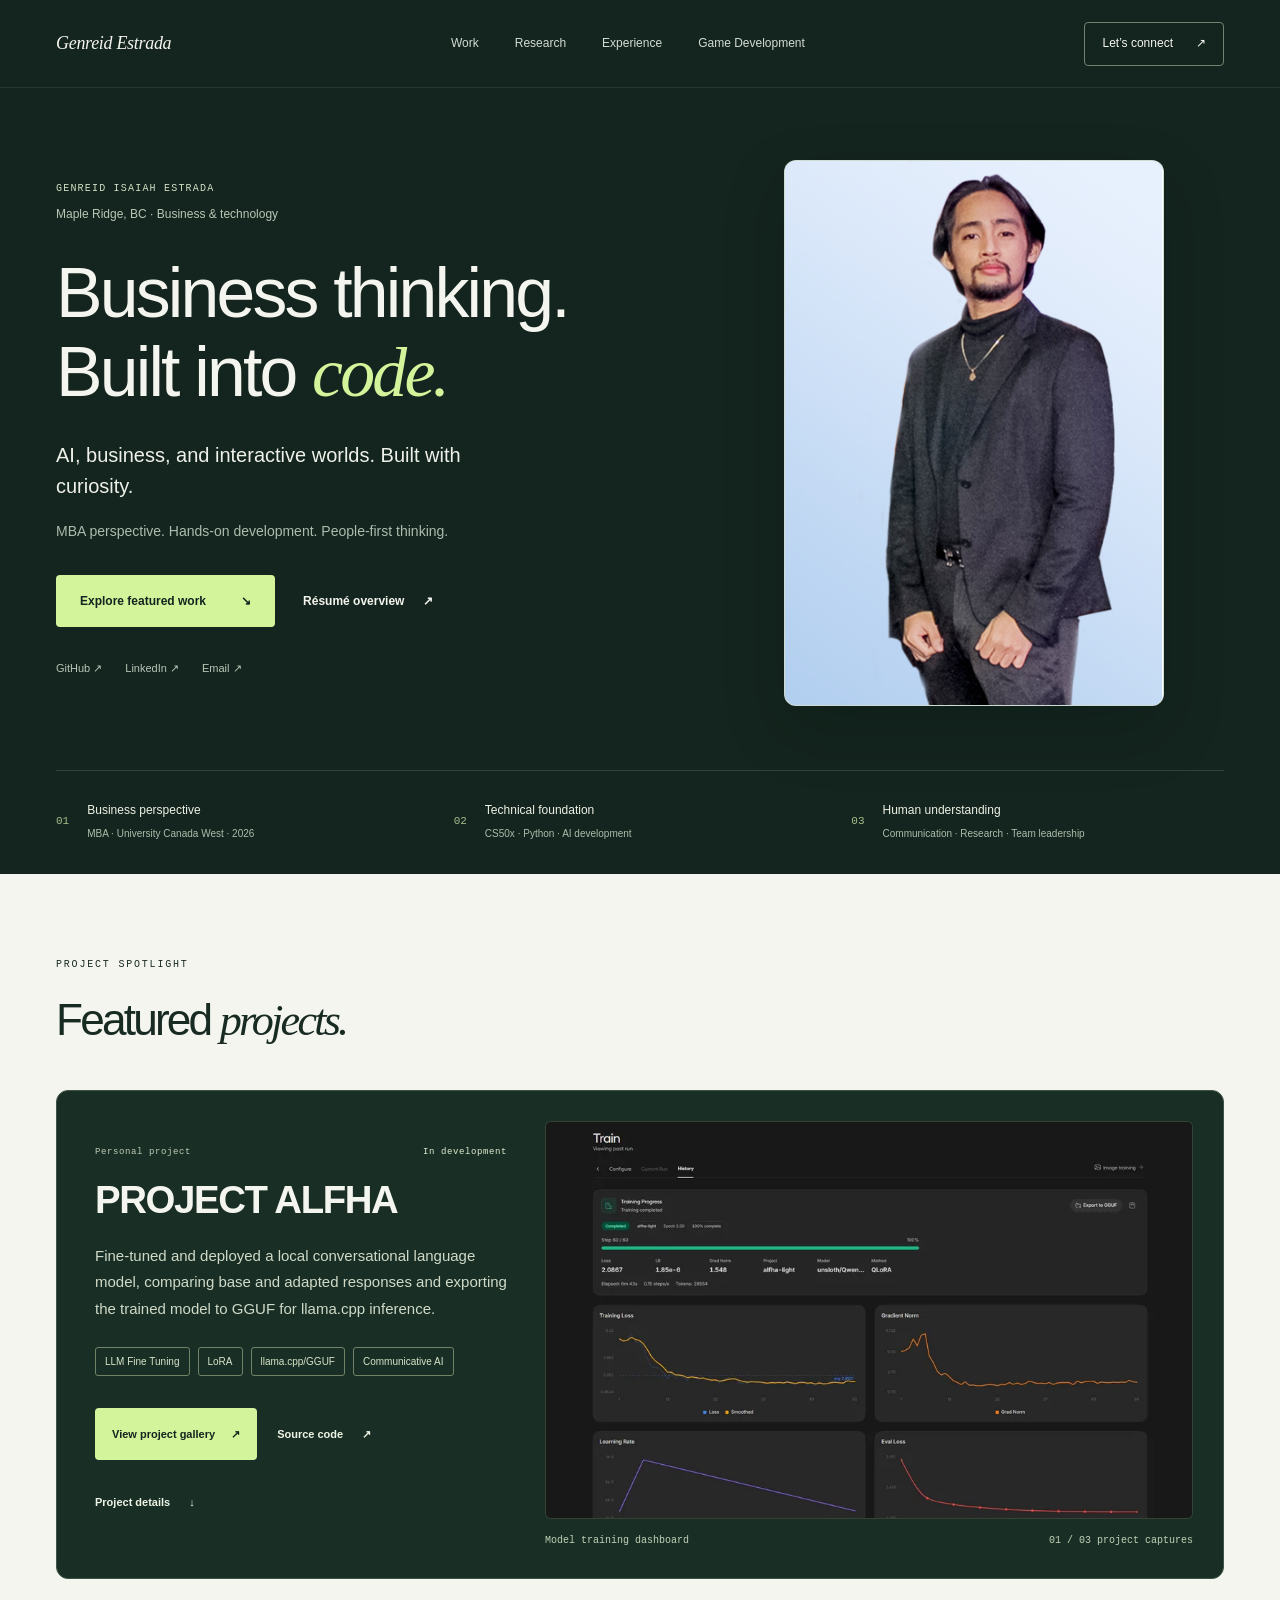
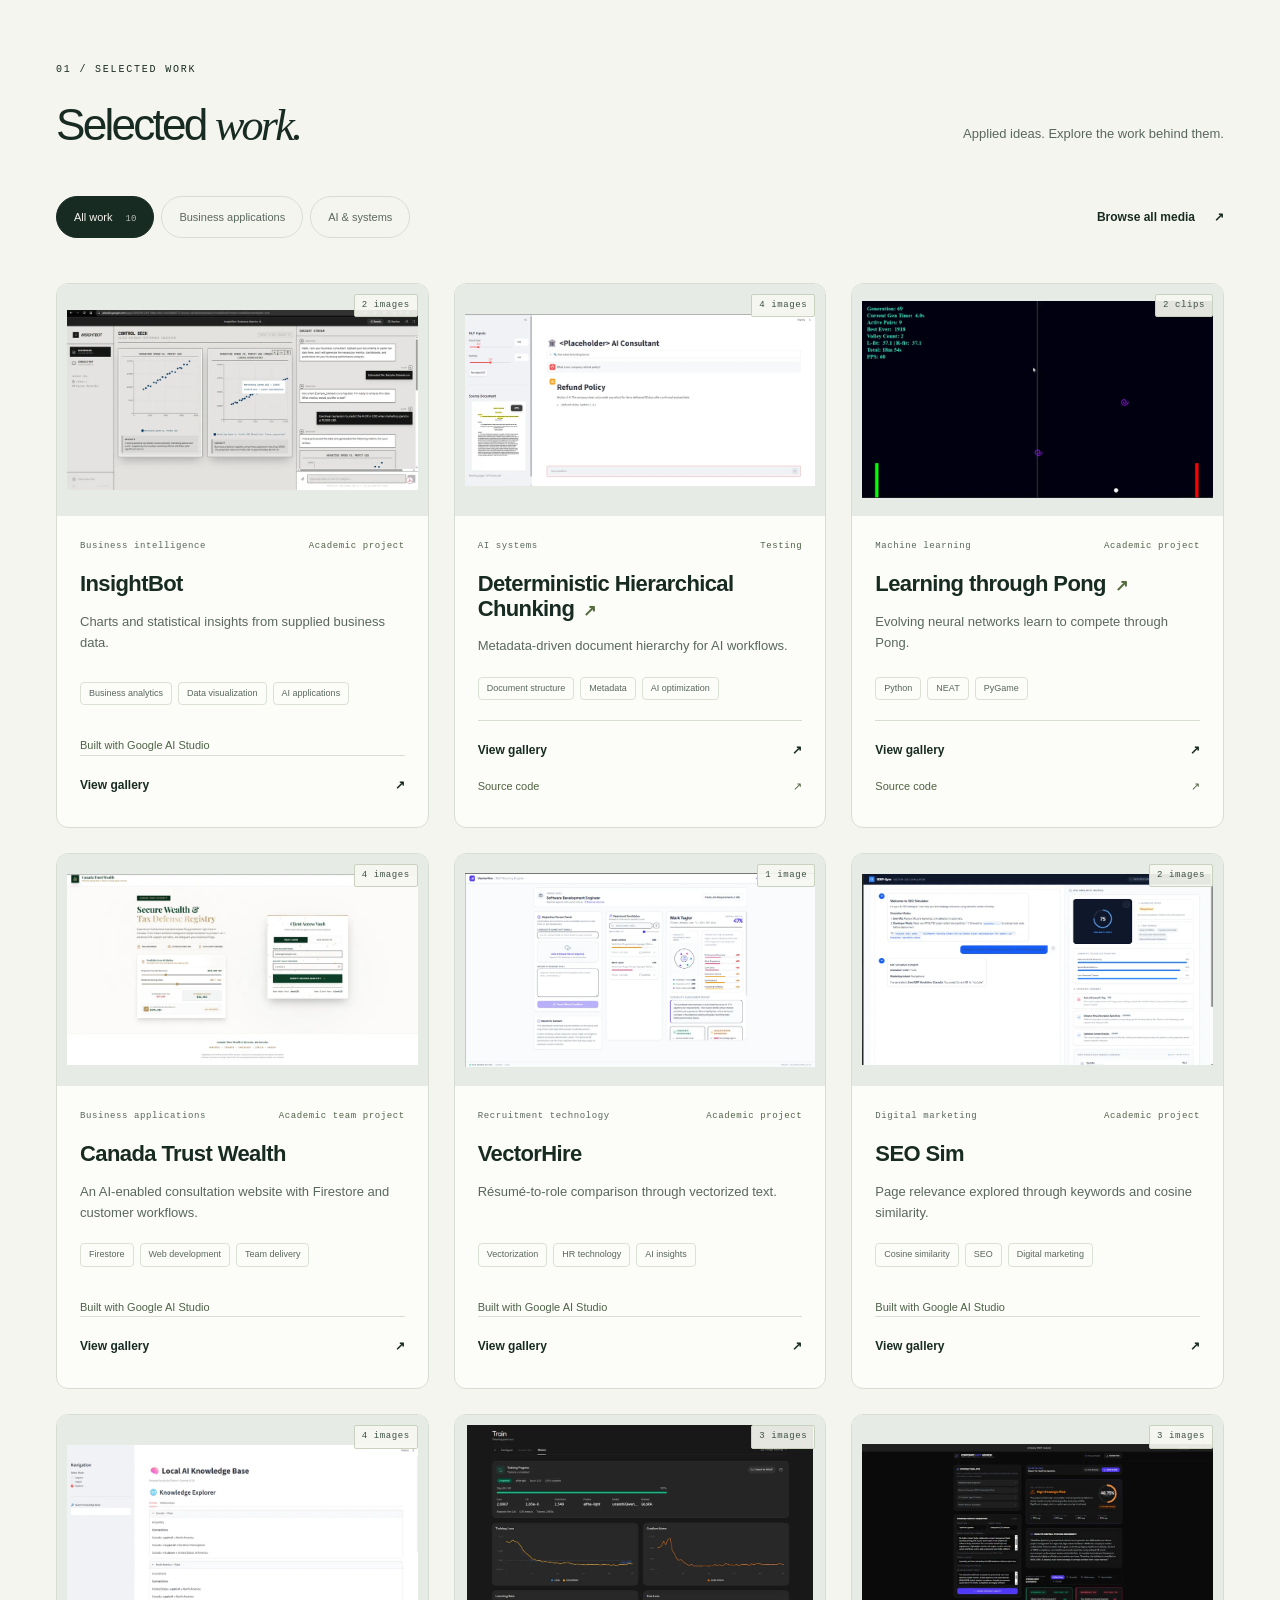
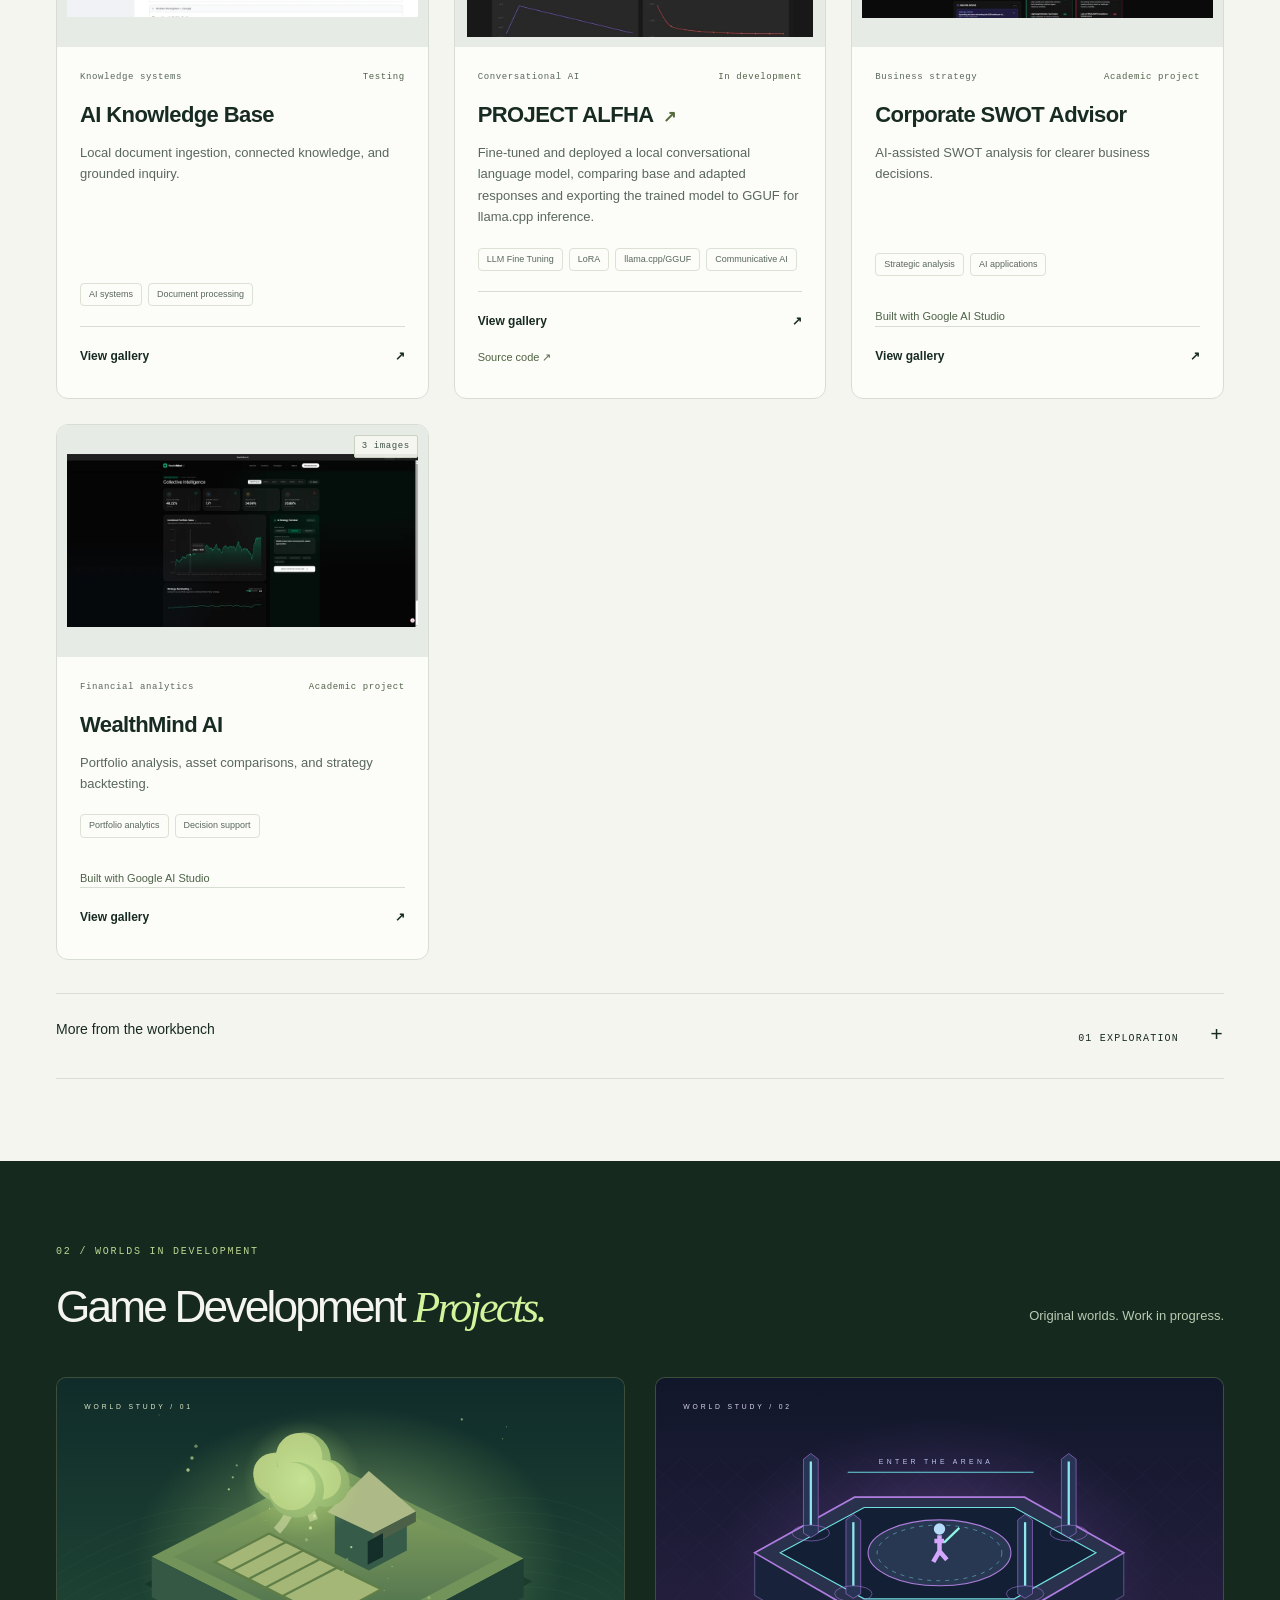
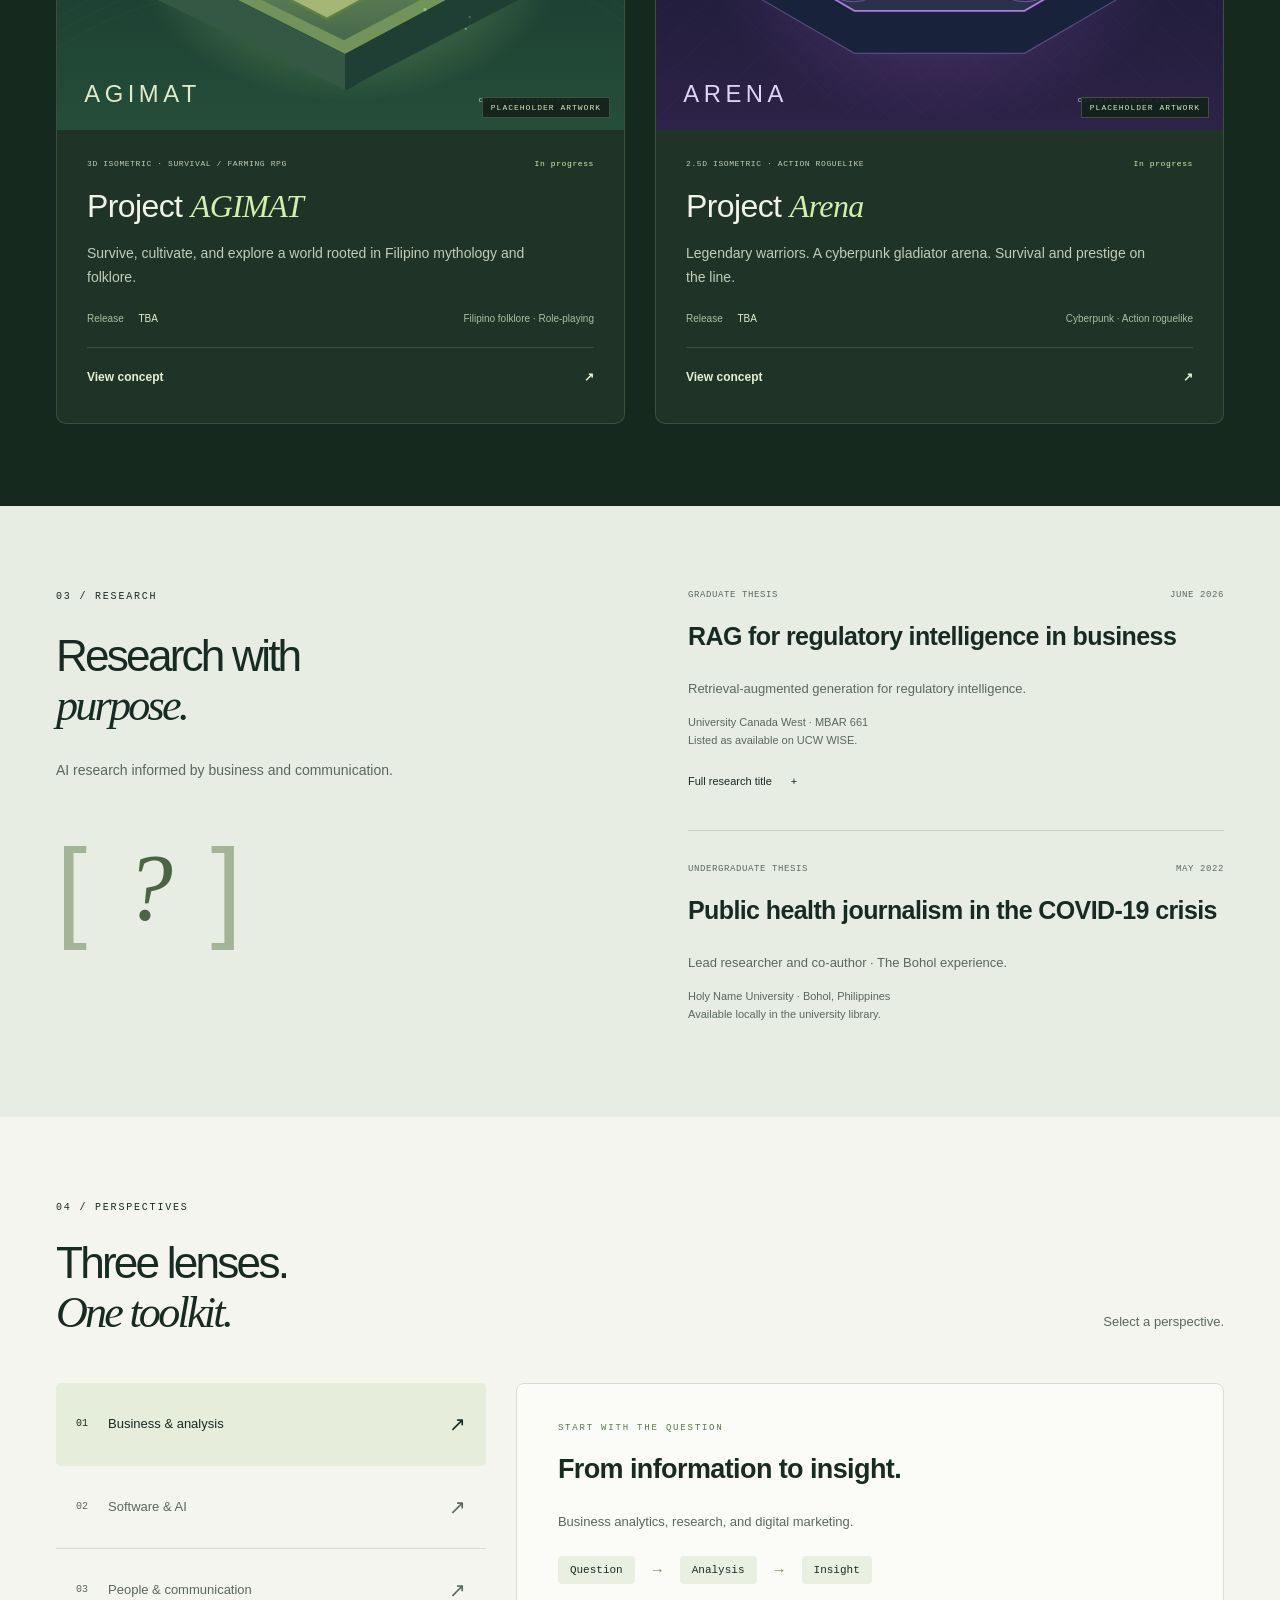
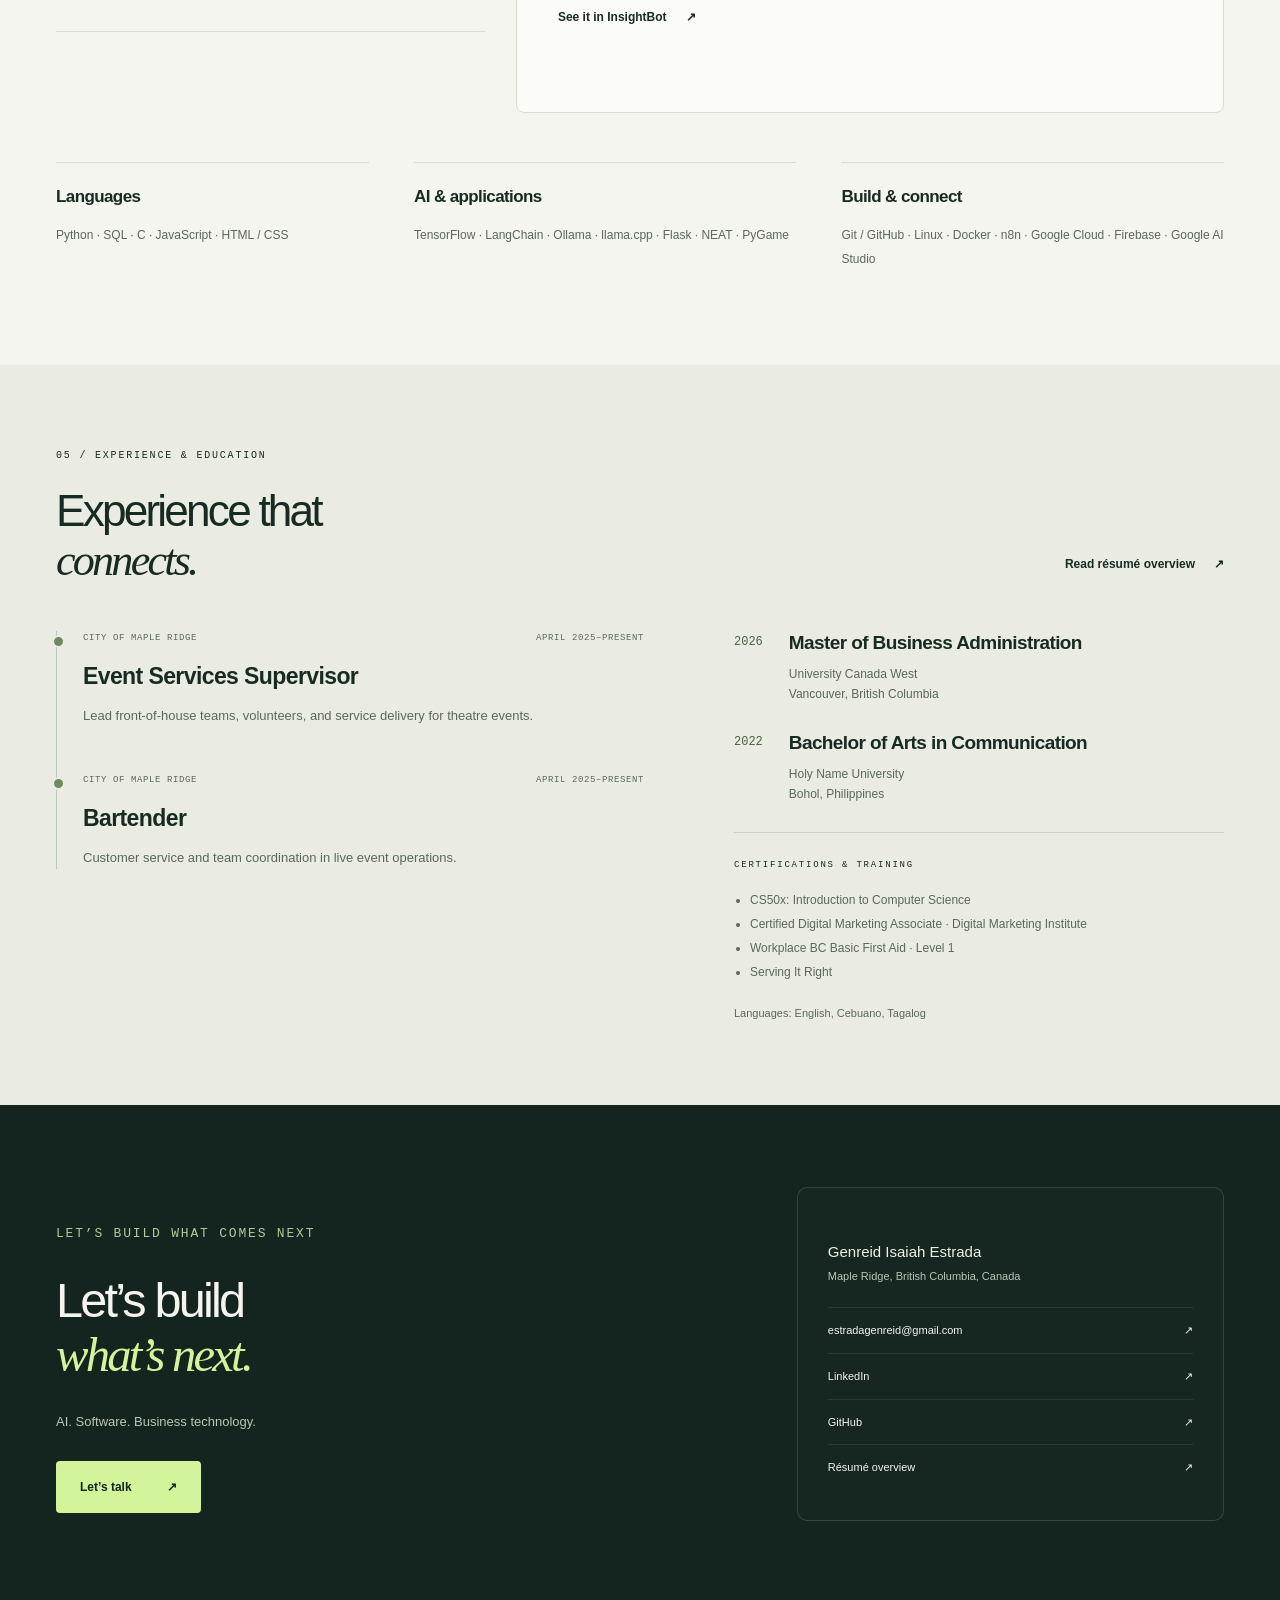
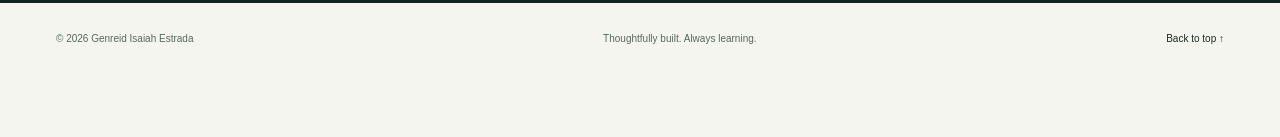
==== index.html @ 3a03fa75 "Update index.html" ====
<!DOCTYPE html>
<html lang="en">
  <head>
    <meta charset="UTF-8" />
    <meta name="viewport" content="width=device-width, initial-scale=1" />
    <meta
      name="description"
      content="Genreid Isaiah Estrada combines applied AI development, business analytics, research, and people leadership. Explore projects, research, and experience."
    />
    <meta name="theme-color" content="#14241e" />
    <meta
      property="og:title"
      content="Genreid Isaiah Estrada | Business thinking. Built into code."
    />
    <meta
      property="og:description"
      content="Applied AI, business applications, research, and people leadership. Explore the work behind the résumé."
    />
    <meta property="og:type" content="website" />
    <title>Genreid Isaiah Estrada | AI, Business &amp; Technology</title>
    <link rel="icon" href="assets/site-icon.svg" type="image/svg+xml" />
    <link rel="stylesheet" href="style.css?v=featured-20260926" />
    <script src="script.js?v=featured-20260926" defer=""></script>
    <script src="shader.js?v=featured-20260926" defer=""></script>
  </head>
  <body>
    <a class="skip-link" href="#main">Skip to content</a>
    <header class="site-header">
      <a class="brand" href="index.html" aria-label="Genreid Estrada, home"><em>Genreid Estrada</em></a>
      <nav aria-label="Main navigation">
        <a href="#work">Work</a><a href="#research">Research</a
        ><a href="#experience">Experience</a> <a href="#games">Game Development</a>
      </nav>
      <a class="header-contact" href="#contact">Let’s connect <span aria-hidden="true">↗</span></a>
    </header>
    <main id="main">
      <section class="hero" aria-labelledby="hero-title">
        <div class="hero-grid container">
          <div class="hero-copy">
            <div class="hero-identity">
              <p class="eyebrow">
                GENREID ISAIAH ESTRADA<span>Maple Ridge, BC · Business &amp; technology</span>
              </p>
            </div>
            <h1 id="hero-title">Business thinking.<br />Built into <em>code.</em></h1>
            <p class="hero-lede">AI, business, and interactive worlds. Built with curiosity.</p>
            <p class="hero-description">
              MBA perspective. Hands-on development. People-first thinking.
            </p>
            <div class="hero-actions">
              <a class="button lime" href="#featured"
                >Explore featured work <span aria-hidden="true">↘</span></a
              ><a class="text-link" href="resume.html"
                >Résumé overview <span aria-hidden="true">↗</span></a
              >
            </div>
            <div class="hero-links">
              <a href="https://github.com/estradagenreid-ph">GitHub ↗</a
              ><a href="https://www.linkedin.com/in/genreid-isaiah-estrada/">LinkedIn ↗</a
              ><a href="mailto:estradagenreid@gmail.com">Email ↗</a>
            </div>
          </div>
          <figure class="hero-portrait-panel">
            <img
              class="hero-portrait"
              src="images/Portrait.png"
              alt="Genreid Isaiah Estrada"
              width="416"
              height="599"
              fetchpriority="high"
            />
          </figure>
        </div>
        <div class="hero-proof container">
          <div>
            <span class="proof-number">01</span>
            <p>
              <strong>Business perspective</strong><span>MBA · University Canada West · 2026</span>
            </p>
          </div>
          <div>
            <span class="proof-number">02</span>
            <p><strong>Technical foundation</strong><span>CS50x · Python · AI development</span></p>
          </div>
          <div>
            <span class="proof-number">03</span>
            <p>
              <strong>Human understanding</strong
              ><span>Communication · Research · Team leadership</span>
            </p>
          </div>
        </div>
      </section>
      <section id="featured" class="featured section container" aria-labelledby="featured-title">
        <div class="section-heading">
          <div>
            <p class="eyebrow">PROJECT SPOTLIGHT</p>
            <h2 id="featured-title">Featured <em>projects.</em></h2>
          </div>
        </div>
        <article class="featured-project" aria-labelledby="featured-alfha-title">
          <div class="featured-copy">
            <p class="card-overline">Personal project <span class="stage">In development</span></p>
            <h3 id="featured-alfha-title">PROJECT ALFHA</h3>
            <p class="featured-description">
              Fine-tuned and deployed a local conversational language model, comparing base and adapted responses and exporting the trained model to GGUF for llama.cpp inference.
            </p>
            <ul class="featured-focus" aria-label="Project focus">
              <li>LLM Fine Tuning</li>
                <li>LoRA</li>
                <li>llama.cpp/GGUF</li>
                <li>Communicative AI</li>
            </ul>
            <div class="featured-actions">
              <button class="button lime" type="button" data-open-gallery="alfha" hidden="">
                View project gallery <span aria-hidden="true">↗</span></button
              ><a class="text-link" href="https://github.com/estradagenreid-ph/project_alfha"
                >Source code <span aria-hidden="true">↗</span></a
              >
            </div>
            <a class="featured-details text-link" href="#project-alfha"
              >Project details <span aria-hidden="true">↓</span></a
            >
          </div>
          <figure class="featured-preview">
            <a
              href="images/Project%20ALFHA/Screenshot%202026-09-26%20094248.png"
              aria-label="View PROJECT ALFHA training dashboard at full size"
              ><img
                src="assets/gallery/alfha-1.webp"
                width="1595"
                height="977"
                alt="PROJECT ALFHA model training dashboard"
                loading="lazy"
            /></a>
            <figcaption>Model training dashboard <span>01 / 03 project captures</span></figcaption>
          </figure>
        </article>
      </section>
      <section class="section container work" id="work" aria-labelledby="work-title">
        <div class="section-heading">
          <div>
            <p class="eyebrow">01 / SELECTED WORK</p>
            <h2 id="work-title">Selected <em>work.</em></h2>
          </div>
          <p>Applied ideas. Explore the work behind them.</p>
        </div>
        <div class="work-toolbar">
          <div class="filters" role="group" aria-label="Filter projects" hidden="">
            <button type="button" data-filter="all" aria-pressed="true">
              All work <span>10</span></button
            ><button type="button" data-filter="business" aria-pressed="false">
              Business applications</button
            ><button type="button" data-filter="ai" aria-pressed="false">AI &amp; systems</button>
          </div>
          <p class="media-note">
            <button
              type="button"
              class="browse-gallery text-link"
              data-open-gallery="all"
              hidden=""
            >
              Browse all media <span aria-hidden="true">↗</span>
            </button>
          </p>
        </div>
        <p id="filter-status" class="sr-only" role="status"></p>
        <div class="project-grid">
          <article
            class="project-card"
            data-category="business"
            id="project-insight"
            data-gallery-id="insight"
          >
            <div class="project-visual">
              <img
                src="assets/gallery/insight-1.webp"
                width="1919"
                height="983"
                alt="InsightBot — Analytics control deck"
                loading="lazy"
              /><span class="preview-label">2 images</span>
              <button
                type="button"
                class="open-gallery-cover"
                data-open-gallery="insight"
                aria-label="Open InsightBot gallery"
                hidden=""
              >
                <span>Explore gallery ↗</span>
              </button>
            </div>
            <div class="project-body">
              <p class="card-overline">
                Business intelligence <span class="stage">Academic project</span>
              </p>
              <h3>InsightBot</h3>

              <p class="project-description">
                Charts and statistical insights from supplied business data.
              </p>
              <ul class="tags">
                <li>Business analytics</li>
                <li>Data visualization</li>
                <li>AI applications</li>
              </ul>
              <p class="build-credit">Built with Google AI Studio</p>
              <details class="project-details">
                <summary>View gallery <span aria-hidden="true">↗</span></summary>
                <div class="case-content">
                  <p class="project-note">
                    Academic business-analytics application · UCW, Spring 2026. Built with Google AI
                    Studio.
                  </p>
                  <div class="gallery-items">
                    <a
                      href="images/InsightBot/Screenshot%202026-04-30%20193641.png"
                      data-caption="Analytics control deck"
                      data-kind="Project screenshot"
                      data-poster="assets/gallery/insight-1.webp"
                      ><img
                        src="assets/gallery/insight-1.webp"
                        alt="InsightBot — Analytics control deck"
                        loading="lazy"
                        width="1919"
                        height="983" /></a
                    ><a
                      href="images/InsightBot/Screenshot%202026-04-30%20193701.png"
                      data-caption="Business charts and insight stream"
                      data-kind="Project screenshot"
                      data-poster="assets/gallery/insight-2.webp"
                      ><img
                        src="assets/gallery/insight-2.webp"
                        alt="InsightBot — Business charts and insight stream"
                        loading="lazy"
                        width="1919"
                        height="980"
                    /></a>
                  </div>
                </div>
              </details>
            </div>
          </article>
          <article
            class="project-card"
            data-category="ai"
            id="project-chunking"
            data-gallery-id="chunking"
          >
            <div class="project-visual">
              <img
                src="assets/gallery/chunking-1.webp"
                width="1917"
                height="944"
                alt="Deterministic Hierarchical Chunking — Refund-policy query"
                loading="lazy"
              /><span class="preview-label">4 images</span>
              <button
                type="button"
                class="open-gallery-cover"
                data-open-gallery="chunking"
                aria-label="Open Deterministic Hierarchical Chunking gallery"
                hidden=""
              >
                <span>Explore gallery ↗</span>
              </button>
            </div>
            <div class="project-body">
              <p class="card-overline">AI systems <span class="stage">Testing</span></p>
              <h3>
                <a href="https://github.com/estradagenreid-ph/hierarchical_deterministic_search"
                  >Deterministic Hierarchical Chunking<span class="source-arrow" aria-hidden="true"
                    >↗</span
                  ></a
                >
              </h3>

              <p class="project-description">
                Metadata-driven document hierarchy for AI workflows.
              </p>
              <ul class="tags">
                <li>Document structure</li>
                <li>Metadata</li>
                <li>AI optimization</li>
              </ul>
              <details class="project-details">
                <summary>View gallery <span aria-hidden="true">↗</span></summary>
                <div class="case-content">
                  <p class="project-note">
                    Personal AI optimization project · Testing since March 2026.
                  </p>
                  <div class="gallery-items">
                    <a
                      href="images/Deterministic%20Hierarchical%20Chunking/Screenshot%202026-09-26%20103643.png"
                      data-caption="Refund-policy query"
                      data-kind="Project screenshot"
                      data-poster="assets/gallery/chunking-1.webp"
                      ><img
                        src="assets/gallery/chunking-1.webp"
                        alt="Deterministic Hierarchical Chunking — Refund-policy query"
                        loading="lazy"
                        width="1917"
                        height="944" /></a
                    ><a
                      href="images/Deterministic%20Hierarchical%20Chunking/Screenshot%202026-09-26%20103710.png"
                      data-caption="Source document · refund section"
                      data-kind="Project screenshot"
                      data-poster="assets/gallery/chunking-2.webp"
                      ><img
                        src="assets/gallery/chunking-2.webp"
                        alt="Deterministic Hierarchical Chunking — Source document · refund section"
                        loading="lazy"
                        width="1919"
                        height="944" /></a
                    ><a
                      href="images/Deterministic%20Hierarchical%20Chunking/Screenshot%202026-09-26%20103747.png"
                      data-caption="Return-policy query"
                      data-kind="Project screenshot"
                      data-poster="assets/gallery/chunking-3.webp"
                      ><img
                        src="assets/gallery/chunking-3.webp"
                        alt="Deterministic Hierarchical Chunking — Return-policy query"
                        loading="lazy"
                        width="1919"
                        height="945" /></a
                    ><a
                      href="images/Deterministic%20Hierarchical%20Chunking/Screenshot%202026-09-26%20103758.png"
                      data-caption="Source document · return section"
                      data-kind="Project screenshot"
                      data-poster="assets/gallery/chunking-4.webp"
                      ><img
                        src="assets/gallery/chunking-4.webp"
                        alt="Deterministic Hierarchical Chunking — Source document · return section"
                        loading="lazy"
                        width="1919"
                        height="943"
                    /></a>
                  </div>
                </div>
              </details>
              <a
                class="repo-link"
                href="https://github.com/estradagenreid-ph/hierarchical_deterministic_search"
                >Source code <span aria-hidden="true">↗</span></a
              >
            </div>
          </article>
          <article class="project-card" data-category="ai" id="project-pong" data-gallery-id="pong">
            <div class="project-visual">
              <img
                src="assets/gallery/pong-2.webp"
                width="1278"
                height="718"
                alt="Learning through Pong — Generation 60 onward · training clip"
                loading="lazy"
              /><span class="preview-label">2 clips</span>
              <button
                type="button"
                class="open-gallery-cover"
                data-open-gallery="pong"
                aria-label="Open Learning through Pong gallery"
                hidden=""
              >
                <span>Explore gallery ↗</span>
              </button>
            </div>
            <div class="project-body">
              <p class="card-overline">
                Machine learning <span class="stage">Academic project</span>
              </p>
              <h3>
                <a href="https://github.com/estradagenreid-ph/neat_pong_power_up"
                  >Learning through Pong<span class="source-arrow" aria-hidden="true">↗</span></a
                >
              </h3>

              <p class="project-description">
                Evolving neural networks learn to compete through Pong.
              </p>
              <ul class="tags">
                <li>Python</li>
                <li>NEAT</li>
                <li>PyGame</li>
              </ul>
              <details class="project-details">
                <summary>View gallery <span aria-hidden="true">↗</span></summary>
                <div class="case-content">
                  <p class="project-note">
                    Academic machine-learning project · UCW, Winter 2026. Repository includes
                    training and agent duels, with credited educational and AI-assisted code.
                  </p>
                  <div class="gallery-items">
                    <a
                      href="images/Pong/GEN%200%20TO%2010.gif"
                      data-caption="Generations 0–10 · training clip"
                      data-kind="Training animation"
                      data-animation="true"
                      data-poster="assets/gallery/pong-1.webp"
                      ><img
                        src="assets/gallery/pong-1.webp"
                        alt="Learning through Pong — Generations 0–10 · training clip"
                        loading="lazy"
                        width="1276"
                        height="720" /></a
                    ><a
                      href="images/Pong/GEN%2060%20to%20END.gif"
                      data-caption="Generation 60 onward · training clip"
                      data-kind="Training animation"
                      data-animation="true"
                      data-poster="assets/gallery/pong-2.webp"
                      ><img
                        src="assets/gallery/pong-2.webp"
                        alt="Learning through Pong — Generation 60 onward · training clip"
                        loading="lazy"
                        width="1278"
                        height="718"
                    /></a>
                  </div>
                </div>
              </details>
              <a class="repo-link" href="https://github.com/estradagenreid-ph/neat_pong_power_up"
                >Source code <span aria-hidden="true">↗</span></a
              >
            </div>
          </article>
          <article
            class="project-card"
            data-category="business"
            id="project-canada"
            data-gallery-id="canada"
          >
            <div class="project-visual">
              <img
                src="assets/gallery/canada-2.webp"
                width="1514"
                height="824"
                alt="Canada Trust Wealth — Landing page and client portal"
                loading="lazy"
              /><span class="preview-label">4 images</span>
              <button
                type="button"
                class="open-gallery-cover"
                data-open-gallery="canada"
                aria-label="Open Canada Trust Wealth gallery"
                hidden=""
              >
                <span>Explore gallery ↗</span>
              </button>
            </div>
            <div class="project-body">
              <p class="card-overline">
                Business applications <span class="stage">Academic team project</span>
              </p>
              <h3>Canada Trust Wealth</h3>

              <p class="project-description">
                An AI-enabled consultation website with Firestore and customer workflows.
              </p>
              <ul class="tags">
                <li>Firestore</li>
                <li>Web development</li>
                <li>Team delivery</li>
              </ul>
              <p class="build-credit">Built with Google AI Studio</p>
              <details class="project-details">
                <summary>View gallery <span aria-hidden="true">↗</span></summary>
                <div class="case-content">
                  <p class="project-note">
                    Software developer on a four-person academic team · UCW, Spring 2026. Built with
                    Google AI Studio.
                  </p>
                  <div class="gallery-items">
                    <a
                      href="images/Trustwealth/Screenshot%202026-06-23%20153537.png"
                      data-caption="Consultation assistant"
                      data-kind="Project screenshot"
                      data-poster="assets/gallery/canada-1.webp"
                      ><img
                        src="assets/gallery/canada-1.webp"
                        alt="Canada Trust Wealth — Consultation assistant"
                        loading="lazy"
                        width="863"
                        height="783" /></a
                    ><a
                      href="images/Trustwealth/Screenshot%202026-06-23%20171106.png"
                      data-caption="Landing page and client portal"
                      data-kind="Project screenshot"
                      data-poster="assets/gallery/canada-2.webp"
                      ><img
                        src="assets/gallery/canada-2.webp"
                        alt="Canada Trust Wealth — Landing page and client portal"
                        loading="lazy"
                        width="1514"
                        height="824" /></a
                    ><a
                      href="images/Trustwealth/Screenshot%202026-06-23%20171248.png"
                      data-caption="Client portfolio review form"
                      data-kind="Project screenshot"
                      data-poster="assets/gallery/canada-3.webp"
                      ><img
                        src="assets/gallery/canada-3.webp"
                        alt="Canada Trust Wealth — Client portfolio review form"
                        loading="lazy"
                        width="1514"
                        height="826" /></a
                    ><a
                      href="images/Trustwealth/Screenshot%202026-06-23%20171306.png"
                      data-caption="Client dashboard"
                      data-kind="Project screenshot"
                      data-poster="assets/gallery/canada-4.webp"
                      ><img
                        src="assets/gallery/canada-4.webp"
                        alt="Canada Trust Wealth — Client dashboard"
                        loading="lazy"
                        width="1515"
                        height="823"
                    /></a>
                  </div>
                </div>
              </details>
            </div>
          </article>
          <article
            class="project-card"
            data-category="business"
            id="project-vector"
            data-gallery-id="vector"
          >
            <div class="project-visual">
              <img
                src="assets/gallery/vector-1.webp"
                width="1515"
                height="836"
                alt="VectorHire — Résumé and role comparison"
                loading="lazy"
              /><span class="preview-label">1 image</span>
              <button
                type="button"
                class="open-gallery-cover"
                data-open-gallery="vector"
                aria-label="Open VectorHire gallery"
                hidden=""
              >
                <span>Explore gallery ↗</span>
              </button>
            </div>
            <div class="project-body">
              <p class="card-overline">
                Recruitment technology <span class="stage">Academic project</span>
              </p>
              <h3>VectorHire</h3>

              <p class="project-description">Résumé-to-role comparison through vectorized text.</p>
              <ul class="tags">
                <li>Vectorization</li>
                <li>HR technology</li>
                <li>AI insights</li>
              </ul>
              <p class="build-credit">Built with Google AI Studio</p>
              <details class="project-details">
                <summary>View gallery <span aria-hidden="true">↗</span></summary>
                <div class="case-content">
                  <p class="project-note">
                    Academic recruitment-technology application · UCW, Spring 2026. Built with
                    Google AI Studio.
                  </p>
                  <div class="gallery-items">
                    <a
                      href="images/VectorHire/Screenshot%202026-09-26%20092101.png"
                      data-caption="Résumé and role comparison"
                      data-kind="Project screenshot"
                      data-poster="assets/gallery/vector-1.webp"
                      ><img
                        src="assets/gallery/vector-1.webp"
                        alt="VectorHire — Résumé and role comparison"
                        loading="lazy"
                        width="1515"
                        height="836"
                    /></a>
                  </div>
                </div>
              </details>
            </div>
          </article>
          <article
            class="project-card"
            data-category="business"
            id="project-seo"
            data-gallery-id="seo"
          >
            <div class="project-visual">
              <img
                src="assets/gallery/seo-2.webp"
                width="1517"
                height="828"
                alt="SEO Sim — Page relevance and optimization results"
                loading="lazy"
              /><span class="preview-label">2 images</span>
              <button
                type="button"
                class="open-gallery-cover"
                data-open-gallery="seo"
                aria-label="Open SEO Sim gallery"
                hidden=""
              >
                <span>Explore gallery ↗</span>
              </button>
            </div>
            <div class="project-body">
              <p class="card-overline">
                Digital marketing <span class="stage">Academic project</span>
              </p>
              <h3>SEO Sim</h3>

              <p class="project-description">
                Page relevance explored through keywords and cosine similarity.
              </p>
              <ul class="tags">
                <li>Cosine similarity</li>
                <li>SEO</li>
                <li>Digital marketing</li>
              </ul>
              <p class="build-credit">Built with Google AI Studio</p>
              <details class="project-details">
                <summary>View gallery <span aria-hidden="true">↗</span></summary>
                <div class="case-content">
                  <p class="project-note">
                    Academic digital-marketing application · UCW, Spring 2026. Built with Google AI
                    Studio.
                  </p>
                  <div class="gallery-items">
                    <a
                      href="images/SEO/Screenshot%202026-05-10%20224709.png"
                      data-caption="SEO analysis dashboard"
                      data-kind="Project screenshot"
                      data-poster="assets/gallery/seo-1.webp"
                      ><img
                        src="assets/gallery/seo-1.webp"
                        alt="SEO Sim — SEO analysis dashboard"
                        loading="lazy"
                        width="1919"
                        height="888" /></a
                    ><a
                      href="images/SEO/Screenshot%202026-06-14%20214107.png"
                      data-caption="Page relevance and optimization results"
                      data-kind="Project screenshot"
                      data-poster="assets/gallery/seo-2.webp"
                      ><img
                        src="assets/gallery/seo-2.webp"
                        alt="SEO Sim — Page relevance and optimization results"
                        loading="lazy"
                        width="1517"
                        height="828"
                    /></a>
                  </div>
                </div>
              </details>
            </div>
          </article>
          <article
            class="project-card"
            id="project-knowledge"
            data-category="ai"
            data-gallery-id="knowledge"
          >
            <div class="project-visual">
              <img
                alt="AI Knowledge Base — Knowledge explorer"
                loading="lazy"
                width="1913"
                height="940"
                src="assets/gallery/knowledge-2.webp"
              /><span class="preview-label">4 images</span
              ><button
                type="button"
                class="open-gallery-cover"
                data-open-gallery="knowledge"
                aria-label="Open AI Knowledge Base gallery"
                hidden=""
              >
                <span>Explore gallery ↗</span>
              </button>
            </div>
            <div class="project-body">
              <p class="card-overline">Knowledge systems<span class="stage">Testing</span></p>
              <h3>AI Knowledge Base</h3>
              <p class="project-description">
                Local document ingestion, connected knowledge, and grounded inquiry.
              </p>
              <ul class="tags">
                <li>AI systems</li>
                <li>Document processing</li>
              </ul>
              <details class="project-details">
                <summary>View gallery <span aria-hidden="true">↗</span></summary>
                <div class="case-content">
                  <p class="project-note">
                    Personal project · Testing. Explore ingestion, knowledge browsing, and inquiry
                    screens.
                  </p>
                  <div class="gallery-items">
                    <a
                      href="images/Knowledge_base/Screenshot%202026-09-26%20093303.png"
                      data-caption="Inquiry workspace"
                      data-kind="Project screenshot"
                      data-poster="assets/gallery/knowledge-1.webp"
                      ><img
                        src="assets/gallery/knowledge-1.webp"
                        alt="AI Knowledge Base — Inquiry workspace"
                        loading="lazy"
                        width="1919"
                        height="943" /></a
                    ><a
                      href="images/Knowledge_base/Screenshot%202026-09-26%20093407.png"
                      data-caption="Knowledge explorer"
                      data-kind="Project screenshot"
                      data-poster="assets/gallery/knowledge-2.webp"
                      ><img
                        src="assets/gallery/knowledge-2.webp"
                        alt="AI Knowledge Base — Knowledge explorer"
                        loading="lazy"
                        width="1913"
                        height="940" /></a
                    ><a
                      href="images/Knowledge_base/Screenshot%202026-09-26%20093433.png"
                      data-caption="Document ingestion"
                      data-kind="Project screenshot"
                      data-poster="assets/gallery/knowledge-3.webp"
                      ><img
                        src="assets/gallery/knowledge-3.webp"
                        alt="AI Knowledge Base — Document ingestion"
                        loading="lazy"
                        width="1919"
                        height="943" /></a
                    ><a
                      href="images/Knowledge_base/Screenshot%202026-09-26%20093647.png"
                      data-caption="Knowledge-based answer"
                      data-kind="Project screenshot"
                      data-poster="assets/gallery/knowledge-4.webp"
                      ><img
                        src="assets/gallery/knowledge-4.webp"
                        alt="AI Knowledge Base — Knowledge-based answer"
                        loading="lazy"
                        width="1919"
                        height="944"
                    /></a>
                  </div>
                </div>
              </details>
            </div>
          </article>
          <article
            class="project-card"
            id="project-alfha"
            data-category="ai"
            data-gallery-id="alfha"
          >
            <div class="project-visual">
              <img
                alt="PROJECT ALFHA — Model training dashboard"
                loading="lazy"
                width="1595"
                height="977"
                src="assets/gallery/alfha-1.webp"
              /><span class="preview-label">3 images</span
              ><button
                type="button"
                class="open-gallery-cover"
                data-open-gallery="alfha"
                aria-label="Open PROJECT ALFHA gallery"
                hidden=""
              >
                <span>Explore gallery ↗</span>
              </button>
            </div>
            <div class="project-body">
              <p class="card-overline">
                Conversational AI<span class="stage">In development</span>
              </p>
              <h3>
                <a href="https://github.com/estradagenreid-ph/project_alfha"
                  >PROJECT ALFHA<span class="source-arrow" aria-hidden="true">↗</span></a
                >
              </h3>
              <p class="project-description">
                Fine-tuned and deployed a local conversational language model, comparing base and adapted responses and exporting the trained model to GGUF for llama.cpp inference.
              </p>
              <ul class="tags">
                <li>LLM Fine Tuning</li>
                <li>LoRA</li>
                <li>llama.cpp/GGUF</li>
                <li>Communicative AI</li>
              </ul>
              <details class="project-details">
                <summary>View gallery <span aria-hidden="true">↗</span></summary>
                <div class="case-content">
                  <p class="project-note">
                    Personal project · In development. Training and response-comparison captures.
                  </p>
                  <div class="gallery-items">
                    <a
                      href="images/Project%20ALFHA/Screenshot%202026-09-26%20094248.png"
                      data-caption="Model training dashboard"
                      data-kind="Project screenshot"
                      data-poster="assets/gallery/alfha-1.webp"
                      ><img
                        src="assets/gallery/alfha-1.webp"
                        alt="PROJECT ALFHA — Model training dashboard"
                        loading="lazy"
                        width="1595"
                        height="977" /></a
                    ><a
                      href="images/Project%20ALFHA/Screenshot%202026-09-26%20095823.png"
                      data-caption="Response comparison · first experiment"
                      data-kind="Project screenshot"
                      data-poster="assets/gallery/alfha-2.webp"
                      ><img
                        src="assets/gallery/alfha-2.webp"
                        alt="PROJECT ALFHA — Response comparison · first experiment"
                        loading="lazy"
                        width="1620"
                        height="990" /></a
                    ><a
                      href="images/Project%20ALFHA/Screenshot%202026-09-26%20100249.png"
                      data-caption="Response comparison · second experiment"
                      data-kind="Project screenshot"
                      data-poster="assets/gallery/alfha-3.webp"
                      ><img
                        src="assets/gallery/alfha-3.webp"
                        alt="PROJECT ALFHA — Response comparison · second experiment"
                        loading="lazy"
                        width="1602"
                        height="986"
                    /></a>
                  </div>
                </div>
              </details>
              <a class="repo-link" href="https://github.com/estradagenreid-ph/project_alfha"
                >Source code ↗</a
              >
            </div>
          </article>
          <article
            class="project-card"
            id="project-swot"
            data-category="business"
            data-gallery-id="swot"
          >
            <div class="project-visual">
              <img
                alt="Corporate SWOT Advisor — Strategic analysis and results"
                loading="lazy"
                width="1902"
                height="945"
                src="assets/gallery/swot-2.webp"
              /><span class="preview-label">3 images</span
              ><button
                type="button"
                class="open-gallery-cover"
                data-open-gallery="swot"
                aria-label="Open Corporate SWOT Advisor gallery"
                hidden=""
              >
                <span>Explore gallery ↗</span>
              </button>
            </div>
            <div class="project-body">
              <p class="card-overline">
                Business strategy<span class="stage">Academic project</span>
              </p>
              <h3>Corporate SWOT Advisor</h3>
              <p class="project-description">
                AI-assisted SWOT analysis for clearer business decisions.
              </p>
              <ul class="tags">
                <li>Strategic analysis</li>
                <li>AI applications</li>
              </ul>
              <p class="build-credit">Built with Google AI Studio</p>
              <details class="project-details">
                <summary>View gallery <span aria-hidden="true">↗</span></summary>
                <div class="case-content">
                  <p class="project-note">
                    Academic business application · UCW, Spring 2026. Built with Google AI Studio.
                  </p>
                  <div class="gallery-items">
                    <a
                      href="images/SWOT%20Analyzer/Screenshot%202026-09-26%20092217.png"
                      data-caption="Company context and analysis setup"
                      data-kind="Project screenshot"
                      data-poster="assets/gallery/swot-1.webp"
                      ><img
                        src="assets/gallery/swot-1.webp"
                        alt="Corporate SWOT Advisor — Company context and analysis setup"
                        loading="lazy"
                        width="1507"
                        height="838" /></a
                    ><a
                      href="images/SWOT%20Analyzer/Screenshot%202026-09-26%20092430.png"
                      data-caption="Strategic analysis and results"
                      data-kind="Project screenshot"
                      data-poster="assets/gallery/swot-2.webp"
                      ><img
                        src="assets/gallery/swot-2.webp"
                        alt="Corporate SWOT Advisor — Strategic analysis and results"
                        loading="lazy"
                        width="1902"
                        height="945" /></a
                    ><a
                      href="images/SWOT%20Analyzer/Screenshot%202026-09-26%20092513.png"
                      data-caption="SWOT findings"
                      data-kind="Project screenshot"
                      data-poster="assets/gallery/swot-3.webp"
                      ><img
                        src="assets/gallery/swot-3.webp"
                        alt="Corporate SWOT Advisor — SWOT findings"
                        loading="lazy"
                        width="487"
                        height="768"
                    /></a>
                  </div>
                </div>
              </details>
            </div>
          </article>
          <article
            class="project-card"
            data-category="business"
            id="project-wealthmind"
            data-gallery-id="wealthmind"
          >
            <div class="project-visual">
              <img
                src="assets/gallery/wealthmind-1.webp"
                width="1919"
                height="983"
                alt="WealthMind AI — Portfolio dashboard and strategy backtesting"
                loading="lazy"
              /><span class="preview-label">3 images</span>
              <button
                type="button"
                class="open-gallery-cover"
                data-open-gallery="wealthmind"
                aria-label="Open WealthMind AI gallery"
                hidden=""
              >
                <span>Explore gallery ↗</span>
              </button>
            </div>
            <div class="project-body">
              <p class="card-overline">
                Financial analytics <span class="stage">Academic project</span>
              </p>
              <h3>WealthMind AI</h3>

              <p class="project-description">
                Portfolio analysis, asset comparisons, and strategy backtesting.
              </p>
              <ul class="tags">
                <li>Portfolio analytics</li>
                <li>Decision support</li>
              </ul>
              <p class="build-credit">Built with Google AI Studio</p>
              <details class="project-details">
                <summary>View gallery <span aria-hidden="true">↗</span></summary>
                <div class="case-content">
                  <p class="project-note">
                    Academic roboadvisor prototype · Spring 2026. Explores portfolio metrics and
                    AI-assisted analysis. Built with Google AI Studio.
                  </p>
                  <div class="gallery-items">
                    <a
                      href="images/Wealthmind/Screenshot%202026-05-07%20203421.png"
                      data-caption="Portfolio dashboard and strategy backtesting"
                      data-kind="Project screenshot"
                      data-poster="assets/gallery/wealthmind-1.webp"
                      ><img
                        src="assets/gallery/wealthmind-1.webp"
                        alt="WealthMind AI — Portfolio dashboard and strategy backtesting"
                        loading="lazy"
                        width="900"
                        height="470" /></a
                    ><a
                      href="images/Wealthmind/Screenshot%202026-05-07%20203525.png"
                      data-caption="Individual asset analysis · META"
                      data-kind="Project screenshot"
                      data-poster="assets/gallery/wealthmind-2.webp"
                      ><img
                        src="assets/gallery/wealthmind-2.webp"
                        alt="WealthMind AI — Individual asset analysis · META"
                        loading="lazy"
                        width="900"
                        height="470" /></a
                    ><a
                      href="images/Wealthmind/Screenshot%202026-09-26%20113402.png"
                      data-caption="Portfolio import and landing page"
                      data-kind="Project screenshot"
                      data-poster="assets/gallery/wealthmind-3.webp"
                      ><img
                        src="assets/gallery/wealthmind-3.webp"
                        alt="WealthMind AI — Portfolio import and landing page"
                        loading="lazy"
                        width="900"
                        height="470"
                    /></a>
                  </div>
                </div>
              </details>
            </div>
          </article>
        </div>
        <details class="more-work">
          <summary>
            <span>More from the workbench</span
            ><span class="mono">01 EXPLORATION <b aria-hidden="true">+</b></span>
          </summary>
          <div class="workbench">
            <article>
              <p class="card-overline">Personal · Planning</p>
              <h3>Sports Vision</h3>
              <p>
                A concept for extracting sports metrics from video footage and audio commentary.
              </p>
            </article>
          </div>
        </details>
      </section>
      <section class="games section" id="games" aria-labelledby="games-title">
        <div class="container">
          <div class="section-heading">
            <div>
              <p class="eyebrow">02 / WORLDS IN DEVELOPMENT</p>
              <h2 id="games-title">Game Development <em>Projects.</em></h2>
            </div>
            <p>Original worlds. Work in progress.</p>
          </div>
          <div class="game-grid">
            <article class="game-card" id="project-agimat" data-gallery-id="agimat">
              <div class="game-visual">
                <img
                  src="assets/agimat.svg"
                  width="1000"
                  height="620"
                  alt="Illustrative isometric island with terraces and a glowing spirit tree; placeholder artwork"
                  loading="lazy"
                /><span class="game-art-label">PLACEHOLDER ARTWORK</span
                ><button
                  type="button"
                  class="open-gallery-cover"
                  data-open-gallery="agimat"
                  aria-label="Open Project AGIMAT gallery"
                  hidden=""
                >
                  <span>Explore concept ↗</span>
                </button>
              </div>
              <div class="game-copy">
                <p class="card-overline">
                  <span>3D ISOMETRIC · SURVIVAL / FARMING RPG</span
                  ><span class="game-status">In progress</span>
                </p>
                <h3>Project <em>AGIMAT</em></h3>
                <p>
                  Survive, cultivate, and explore a world rooted in Filipino mythology and folklore.
                </p>
                <div class="game-meta">
                  <span>Release <strong>TBA</strong></span
                  ><span>Filipino folklore · Role-playing</span>
                </div>
                <details class="project-details">
                  <summary>View concept <span aria-hidden="true">↗</span></summary>
                  <div class="case-content">
                    <p class="project-note">
                      A 3D isometric survival farming role-playing game. In progress · Release TBA.
                      Artwork is a placeholder, not a gameplay capture.
                    </p>
                    <div class="gallery-items">
                      <a
                        href="assets/agimat.svg"
                        data-caption="Project AGIMAT — folklore-inspired island study"
                        data-kind="Placeholder artwork"
                        ><img
                          src="assets/agimat.svg"
                          alt="AGIMAT placeholder concept"
                          loading="lazy"
                          width="1000"
                          height="620"
                      /></a>
                    </div>
                  </div>
                </details>
              </div>
            </article>
            <article class="game-card" id="project-arena" data-gallery-id="arena">
              <div class="game-visual">
                <img
                  src="assets/arena.svg"
                  width="1000"
                  height="620"
                  alt="Illustrative neon isometric arena with holographic pylons; placeholder artwork"
                  loading="lazy"
                /><span class="game-art-label">PLACEHOLDER ARTWORK</span
                ><button
                  type="button"
                  class="open-gallery-cover"
                  data-open-gallery="arena"
                  aria-label="Open Project Arena gallery"
                  hidden=""
                >
                  <span>Explore concept ↗</span>
                </button>
              </div>
              <div class="game-copy">
                <p class="card-overline">
                  <span>2.5D ISOMETRIC · ACTION ROGUELIKE</span
                  ><span class="game-status">In progress</span>
                </p>
                <h3>Project <em>Arena</em></h3>
                <p>
                  Legendary warriors. A cyberpunk gladiator arena. Survival and prestige on the
                  line.
                </p>
                <div class="game-meta">
                  <span>Release <strong>TBA</strong></span
                  ><span>Cyberpunk · Action roguelike</span>
                </div>
                <details class="project-details">
                  <summary>View concept <span aria-hidden="true">↗</span></summary>
                  <div class="case-content">
                    <p class="project-note">
                      A 2.5D isometric action roguelike. In progress · Release TBA. Artwork is a
                      placeholder, not a gameplay capture.
                    </p>
                    <div class="gallery-items">
                      <a
                        href="assets/arena.svg"
                        data-caption="Project Arena — cyberpunk arena study"
                        data-kind="Placeholder artwork"
                        ><img
                          src="assets/arena.svg"
                          alt="Arena placeholder concept"
                          loading="lazy"
                          width="1000"
                          height="620"
                      /></a>
                    </div>
                  </div>
                </details>
              </div>
            </article>
          </div>
        </div>
      </section>
      <section class="research section" id="research" aria-labelledby="research-title">
        <div class="container research-grid">
          <div>
            <p class="eyebrow">03 / RESEARCH</p>
            <h2 id="research-title">Research with<br /><em>purpose.</em></h2>
            <p class="research-intro">AI research informed by business and communication.</p>
            <div class="research-marker" aria-hidden="true">
              <span>[</span><i>?</i><span>]</span>
            </div>
          </div>
          <div class="research-papers">
            <article>
              <p class="card-overline">GRADUATE THESIS <span>JUNE 2026</span></p>
              <h3>RAG for regulatory intelligence in business</h3>
              <p>Retrieval-augmented generation for regulatory intelligence.</p>
              <p class="paper-context">
                University Canada West · MBAR 661<br />Listed as available on UCW WISE.
              </p>
              <details>
                <summary>Full research title <span aria-hidden="true">+</span></summary>
                <p>
                  The Application of Retrieval-Augmented Generation (RAG) Artificial Intelligence
                  (AI) models for Regulatory Intelligence in Business Environments
                </p>
              </details>
            </article>
            <article>
              <p class="card-overline">UNDERGRADUATE THESIS <span>MAY 2022</span></p>
              <h3>Public health journalism in the COVID-19 crisis</h3>
              <p>Lead researcher and co-author · The Bohol experience.</p>
              <p class="paper-context">
                Holy Name University · Bohol, Philippines<br />Available locally in the university
                library.
              </p>
            </article>
          </div>
        </div>
      </section>
      <section class="section container approach" id="approach" aria-labelledby="approach-title">
        <div class="section-heading">
          <div>
            <p class="eyebrow">04 / PERSPECTIVES</p>
            <h2 id="approach-title">Three lenses.<br /><em>One toolkit.</em></h2>
          </div>
          <p>Select a perspective.</p>
        </div>
        <div class="perspective-layout">
          <div
            class="perspective-buttons"
            role="group"
            aria-label="Explore a professional perspective"
            hidden=""
          >
            <button type="button" data-perspective="business" aria-pressed="true">
              <span>01</span><strong>Business &amp; analysis</strong
              ><span aria-hidden="true">↗</span></button
            ><button type="button" data-perspective="technical" aria-pressed="false">
              <span>02</span><strong>Software &amp; AI</strong
              ><span aria-hidden="true">↗</span></button
            ><button type="button" data-perspective="people" aria-pressed="false">
              <span>03</span><strong>People &amp; communication</strong
              ><span aria-hidden="true">↗</span>
            </button>
          </div>
          <div class="perspective-panel" id="perspective-panel" aria-live="polite">
            <p class="eyebrow">START WITH THE QUESTION</p>
            <h3>From information to insight.</h3>
            <p>Business analytics, research, and digital marketing.</p>
            <div class="process-line">
              <span>Question</span><i aria-hidden="true">→</i><span>Analysis</span
              ><i aria-hidden="true">→</i><span>Insight</span>
            </div>
            <a class="text-link" href="#project-insight"
              >See it in InsightBot <span aria-hidden="true">↗</span></a
            >
          </div>
        </div>
        <div class="toolkit">
          <div>
            <h3>Languages</h3>
            <p>Python · SQL · C · JavaScript · HTML / CSS</p>
          </div>
          <div>
            <h3>AI &amp; applications</h3>
            <p>TensorFlow · LangChain · Ollama · llama.cpp · Flask · NEAT · PyGame</p>
          </div>
          <div>
            <h3>Build &amp; connect</h3>
            <p>Git / GitHub · Linux · Docker · n8n · Google Cloud · Firebase · Google AI Studio</p>
          </div>
        </div>
      </section>
      <section class="experience section" id="experience" aria-labelledby="experience-title">
        <div class="container">
          <div class="section-heading">
            <div>
              <p class="eyebrow">05 / EXPERIENCE &amp; EDUCATION</p>
              <h2 id="experience-title">Experience that<br /><em>connects.</em></h2>
            </div>
            <a class="text-link" href="resume.html"
              >Read résumé overview <span aria-hidden="true">↗</span></a
            >
          </div>
          <div class="experience-grid">
            <div class="timeline">
              <article>
                <p class="card-overline">CITY OF MAPLE RIDGE <span>APRIL 2025–PRESENT</span></p>
                <h3>Event Services Supervisor</h3>
                <p>
                  Lead front-of-house teams, volunteers, and service delivery for theatre events.
                </p>
              </article>
              <article>
                <p class="card-overline">CITY OF MAPLE RIDGE <span>APRIL 2025–PRESENT</span></p>
                <h3>Bartender</h3>
                <p>Customer service and team coordination in live event operations.</p>
              </article>
            </div>
            <div class="education">
              <article>
                <span class="education-year">2026</span>
                <div>
                  <h3>Master of Business Administration</h3>
                  <p>University Canada West<br />Vancouver, British Columbia</p>
                </div>
              </article>
              <article>
                <span class="education-year">2022</span>
                <div>
                  <h3>Bachelor of Arts in Communication</h3>
                  <p>Holy Name University<br />Bohol, Philippines</p>
                </div>
              </article>
              <div class="credentials">
                <p class="eyebrow">CERTIFICATIONS &amp; TRAINING</p>
                <ul>
                  <li>CS50x: Introduction to Computer Science</li>
                  <li>Certified Digital Marketing Associate · Digital Marketing Institute</li>
                  <li>Workplace BC Basic First Aid · Level 1</li>
                  <li>Serving It Right</li>
                </ul>
                <p class="languages">Languages: English, Cebuano, Tagalog</p>
              </div>
            </div>
          </div>
        </div>
      </section>
      <section class="contact section" id="contact" aria-labelledby="contact-title">
        <div class="container contact-grid">
          <div>
            <p class="eyebrow">LET’S BUILD WHAT COMES NEXT</p>
            <h2 id="contact-title">Let’s build<br /><em>what’s next.</em></h2>
            <p>AI. Software. Business technology.</p>
            <a class="button lime" href="mailto:estradagenreid@gmail.com"
              >Let’s talk <span aria-hidden="true">↗</span></a
            >
          </div>
          <div class="contact-card">
            <p>
              <strong>Genreid Isaiah Estrada</strong><br />Maple Ridge, British Columbia, Canada
            </p>
            <a href="mailto:estradagenreid@gmail.com"
              >estradagenreid@gmail.com <span aria-hidden="true">↗</span></a
            ><a href="https://www.linkedin.com/in/genreid-isaiah-estrada/"
              >LinkedIn <span aria-hidden="true">↗</span></a
            ><a href="https://github.com/estradagenreid-ph"
              >GitHub <span aria-hidden="true">↗</span></a
            ><a href="resume.html">Résumé overview <span aria-hidden="true">↗</span></a>
          </div>
        </div>
      </section>
    </main>
    <footer class="site-footer container">
      <p>© <span id="year">2026</span> Genreid Isaiah Estrada</p>
      <p>Thoughtfully built. Always learning.</p>
      <a href="#main">Back to top ↑</a>
    </footer>
    <dialog id="project-dialog" aria-labelledby="dialog-title" class="gallery-dialog">
      <div class="gallery-header">
        <div>
          <p class="eyebrow">PROJECT GALLERY</p>
          <h2 id="dialog-title">Project gallery</h2>
        </div>
        <button type="button" class="dialog-close" aria-label="Close gallery">×</button>
      </div>
      <div class="gallery-layout">
        <div class="gallery-main">
          <div
            class="gallery-stage"
            tabindex="0"
            aria-label="Image viewer. Use left and right arrow keys to browse."
          >
            <img id="gallery-image" alt="" />
            <p id="gallery-error" hidden="">Image unavailable. Try opening the original.</p>
          </div>
          <div class="gallery-navigation">
            <button type="button" class="gallery-prev" aria-label="Previous image">←</button>
            <p id="gallery-counter" role="status" aria-live="polite"></p>
            <button type="button" class="gallery-next" aria-label="Next image">→</button
            ><button type="button" class="gallery-play" aria-pressed="false" hidden="">
              Play clip</button
            ><button type="button" class="gallery-zoom" aria-pressed="false">Zoom in</button
            ><a id="gallery-original" target="_blank" rel="noopener">Original ↗</a>
          </div>
          <p id="gallery-caption"></p>
          <div class="gallery-thumbnails" role="group" aria-label="Choose an image"></div>
        </div>
        <aside class="gallery-aside">
          <label for="gallery-project">Project</label
          ><select id="gallery-project"></select>
          <p id="gallery-kind" class="gallery-kind"></p>
          <p id="gallery-description"></p>
          <p id="gallery-notes"></p>
          <a id="gallery-repository" class="text-link" hidden="">Source code ↗</a>
          <p class="gallery-hint">← → Browse · Esc Close<br />Swipe on touch screens</p>
        </aside>
      </div>
    </dialog>

    <div class="ambient-field" aria-hidden="true">
      <canvas id="shader-canvas" aria-hidden="true"></canvas>
    </div>
    <div class="visual-journey" hidden="">
      <button type="button" class="journey-toggle" aria-pressed="false">Pause background</button>
    </div>
  </body>
</html>
---- style.css ----
@charset "UTF-8";
:root {
  --paper: #f5f5ef;
  --ink: #182b23;
  --muted: #59675f;
  --line: #d7ddd3;
  --dark: #14241e;
  --dark-soft: #1c3128;
  --lime: #d4f49c;
  --radius: 12px;
  --serif: Georgia, 'Times New Roman', serif;
}
* { box-sizing: border-box; }
html { scroll-behavior: smooth; scroll-padding-top: 34px; }
body { margin: 0; background: var(--paper); color: var(--ink); font-family: Arial, Helvetica, sans-serif; font-size: 15px; line-height: 1.7; -webkit-font-smoothing: antialiased; }
a { color: inherit; text-decoration: none; }
button, input { font: inherit; }
button, summary, a { -webkit-tap-highlight-color: transparent; }
button { cursor: pointer; }
button:disabled { cursor: default; }
a:focus-visible, button:focus-visible, summary:focus-visible { outline: 3px solid #88a853; outline-offset: 5px; }
::selection { color: var(--dark); background: var(--lime); }
[hidden] { display: none !important; }
h1, h2, h3, h4, p { margin-top: 0; }
h1, h2, h3, h4 { line-height: 1.12; }
h1, h2 { font-weight: 500; letter-spacing: -2.8px; }
h1 { font-size: clamp(52px, 5.45vw, 80px); margin-bottom: 28px; }
h2 { font-size: clamp(36px, 3.45vw, 50px); margin-bottom: 0; }
h3 { letter-spacing: -.6px; }
em { font-family: var(--serif); font-weight: 400; }
p { color: var(--muted); }
.container { width: min(1240px, calc(100% - 112px)); margin-inline: auto; }
.section { padding-block: 108px; }
.eyebrow, .mono, .card-overline, .preview-label { font-family: Consolas, 'Courier New', monospace; }
.eyebrow { font-size: 10px; letter-spacing: 1.8px; font-weight: 500; color: inherit; margin-bottom: 26px; }
.mono { font-size: 10px; letter-spacing: 1.2px; }
.sr-only { position: absolute; width: 1px; height: 1px; overflow: hidden; clip-path: inset(50%); white-space: nowrap; }
.skip-link { position: fixed; top: -100px; left: 16px; padding: 12px 20px; background: var(--lime); color: var(--ink); z-index: 100; }
.skip-link:focus { top: 15px; }
.site-header { background: var(--dark); color: var(--paper); min-height: 88px; padding-inline: max(56px, calc((100vw - 1328px) / 2)); display: flex; justify-content: space-between; align-items: center; gap: 30px; border-bottom: 1px solid #ffffff16; }
.brand { font-size: 18px; font-weight: 500; letter-spacing: -.3px; line-height: 1.3; white-space: nowrap; }
.site-header nav { display: flex; gap: 36px; }
.site-header nav a { font-size: 12px; color: #d3dcd3; min-height: 44px; display: inline-flex; align-items: center; }
.site-header nav a:hover { color: var(--lime); }
.header-contact { display: inline-flex; align-items: center; gap: 23px; font-size: 12px; border: 1px solid #738175; padding: 9px 17px; min-height: 44px; border-radius: 4px; transition: background .2s, color .2s; }
.header-contact:hover { background: var(--lime); color: var(--dark); border-color: var(--lime); }
.hero { background: var(--dark); color: var(--paper); position: relative; overflow: hidden; }
.hero-grid { display: grid; grid-template-columns: 1.2fr 1fr; gap: 70px; align-items: center; padding-block: 89px 75px; }
.hero-copy .eyebrow { letter-spacing: 1.2px; color: #c0d0bc; font-size: 10px; }
.little-dot { display: inline-block; width: 6px; height: 6px; border-radius: 50%; background: var(--lime); margin: 0 7px 1px 0; }
.hero h1 em { color: var(--lime); }
.hero-lede { font-size: 20px; line-height: 1.55; max-width: 470px; color: #eef1e9; margin-bottom: 17px; }
.hero-description { font-size: 14px; max-width: 445px; color: #acbdae; line-height: 1.8; }
.hero-actions { display: flex; align-items: center; gap: 28px; margin-top: 31px; }
.button { display: inline-flex; justify-content: space-between; align-items: center; gap: 35px; padding: 15px 23px; min-height: 52px; border: 1px solid transparent; border-radius: 4px; font-size: 12px; font-weight: 700; transition: transform .25s, background .25s; }
.button:hover { transform: translateY(-3px); }
.button.lime { background: var(--lime); color: var(--dark); }
.button.lime:hover { background: #e0ffb5; }
.text-link { font-size: 12px; font-weight: 600; display: inline-flex; align-items: center; gap: 19px; min-height: 44px; }
.text-link:hover { text-decoration: underline; text-underline-offset: 5px; }
.hero-links { display: flex; gap: 23px; margin-top: 24px; font-size: 11px; color: #b9c7b8; }
.hero-links a { padding-block: 8px; }
.hero-links a:hover { color: var(--lime); }
.hero-system { min-width: 0; background: linear-gradient(145deg, #263c2f, #192c23); border: 1px solid #69816b54; border-radius: 13px; box-shadow: 0 25px 60px #09150e40; overflow: hidden; }
.system-top { display: flex; justify-content: space-between; align-items: center; padding: 15px 23px; border-bottom: 1px solid #ffffff12; color: #becfb8; gap: 8px; }
.motion-toggle { border: 0; background: transparent; color: #c6d8bf; padding: 5px 0; font-size: 10px; min-height: 28px; }
.motion-toggle span { margin-left: 6px; }
.orbit-scene { position: relative; height: 355px; overflow: hidden; }
#network-canvas { width: 100%; height: 100%; position: absolute; inset: 0; opacity: .6; }
.orbit { position: absolute; left: 50%; top: 50%; border: 1px solid #aec68b29; border-radius: 50%; transform: translate(-50%, -50%); }
.orbit-one { width: 260px; height: 260px; }
.orbit-two { width: 340px; height: 340px; border-style: dashed; animation: orbit-turn 100s linear infinite; }
.core { width: 160px; height: 160px; border: 1px solid #bbd3976b; background: #273f2e; border-radius: 50%; position: absolute; left: 50%; top: 50%; transform: translate(-50%, -50%); display: flex; align-items: center; justify-content: center; flex-direction: column; gap: 7px; text-align: center; box-shadow: 0 0 65px #b4df6220; }
.core-symbol { font-size: 57px; color: var(--lime); line-height: 1; }
.core>span:last-child { font: 9px/1.7 Consolas, monospace; letter-spacing: 1.8px; color: #dbe9c8; }
.orbit-node { position: absolute; font: 10px Consolas, monospace; letter-spacing: 1px; padding: 12px 16px; border: 1px solid #9eae7959; border-radius: 5px; background: #20372b; box-shadow: 0 8px 25px #07150d44; color: #e0e8cd; animation: node-float 7s ease-in-out infinite; }
.orbit-node span { color: #9cad84; margin-right: 9px; }
.node-business { left: 8%; top: 45px; }
.node-tech { right: 4%; top: 172px; animation-delay: -2s; }
.node-people { left: 14%; bottom: 30px; animation-delay: -4s; }
.system-bottom { border-top: 1px solid #ffffff13; padding: 19px 23px; display: flex; align-items: center; gap: 13px; }
.system-bottom p { font-size: 11px; color: #a7bca1; margin: 0; }
.system-bottom strong { color: #d6e4ce; font-weight: 400; }
.system-bottom>span:last-child { margin-left: auto; color: var(--lime); font-size: 25px; }
.signal { width: 7px; height: 7px; border-radius: 50%; background: var(--lime); box-shadow: 0 0 0 5px #b5db7711; }
.hero-proof { border-top: 1px solid #ffffff23; padding-block: 29px 32px; display: grid; grid-template-columns: repeat(3, 1fr); gap: 25px; }
.hero-proof>div { display: flex; gap: 18px; align-items: center; }
.proof-number { font: 11px Consolas, monospace; color: #a6bd8a; }
.hero-proof p { margin: 0; display: grid; gap: 4px; }
.hero-proof strong { font-size: 12px; font-weight: 500; color: #edf1e5; }
.hero-proof p span { color: #adbdac; font-size: 10px; }
.section-heading { display: flex; justify-content: space-between; align-items: flex-end; gap: 35px; margin-bottom: 45px; }
.section-heading>p { font-size: 13px; margin-bottom: 5px; }
.section-heading .eyebrow { margin-bottom: 22px; }
.work-toolbar { display: flex; gap: 20px; justify-content: space-between; align-items: center; margin-bottom: 28px; flex-wrap: wrap; }
.filters { display: flex; gap: 7px; flex-wrap: wrap; }
.filters button { border: 1px solid var(--line); border-radius: 100px; background: transparent; padding: 10px 17px; min-height: 42px; font-size: 11px; color: var(--muted); transition: color .2s, background .2s; }
.filters button[aria-pressed="true"] { color: var(--paper); background: var(--ink); border-color: var(--ink); }
.filters button span { font: 9px Consolas, monospace; margin-left: 10px; opacity: .7; }
.media-note { font-size: 10px; margin: 0; color: #52614f; }
.project-grid { display: grid; grid-template-columns: repeat(3, minmax(0, 1fr)); gap: 25px; }
.project-card { min-width: 0; background: #fcfcf8; border: 1px solid var(--line); border-radius: var(--radius); overflow: hidden; display: flex; flex-direction: column; transition: transform .3s, box-shadow .3s, border-color .3s; }
@media(hover:hover) { .project-card:hover { transform: translateY(-6px); border-color: #abbca3; box-shadow: 0 15px 32px #1c31280b; } }
.project-visual { position: relative; overflow: hidden; }
.project-visual img { display: block; width: 100%; height: auto; aspect-ratio: 5/3; object-fit: cover; transition: transform .65s; }
@media(hover:hover) { .project-card:hover .project-visual img { transform: scale(1.035); } }
.preview-label { position: absolute; bottom: 11px; right: 13px; font-size: 8px; letter-spacing: .6px; color: #3e5145; padding: 3px 7px; background: #f7f8f0eb; border-radius: 2px; }
.project-body { padding: 24px; flex: 1; display: flex; flex-direction: column; }
.card-overline { display: flex; justify-content: space-between; gap: 9px; font-size: 9px; line-height: 1.7; letter-spacing: .6px; color: var(--muted); margin-bottom: 18px; }
.stage { color: #526349; text-align: right; }
.project-body h3 { font-size: 23px; margin-bottom: 14px; }
.project-hook { color: var(--ink); font-size: 12px; margin-bottom: 9px; }
.project-description { font-size: 12px; line-height: 1.85; margin-bottom: 19px; }
.tags { list-style: none; display: flex; flex-wrap: wrap; gap: 6px; padding: 0; margin: auto 0 20px; }
.tags li { border: 1px solid #dce1d6; padding: 3px 8px; border-radius: 4px; font-size: 9px; color: var(--muted); }
.project-details { border-top: 1px solid var(--line); }
summary { cursor: pointer; }
.project-details>summary { list-style: none; display: flex; align-items: center; justify-content: space-between; min-height: 48px; padding-top: 10px; font-size: 12px; font-weight: 600; }
summary::-webkit-details-marker { display: none; }
.project-details>summary:hover { color: #607b3e; }
.case-content { font-size: 13px; }
.case-content h4 { font-size: 15px; margin: 27px 0 11px; }
.case-content p { line-height: 1.8; }
.case-date { font: 11px Consolas, monospace; }
.case-note { padding: 15px; background: #eaf0e3; font-size: 12px; }
.more-work { border-top: 1px solid var(--line); border-bottom: 1px solid var(--line); margin-top: 33px; }
.more-work>summary { list-style: none; padding-block: 24px; display: flex; justify-content: space-between; gap: 15px; font-size: 14px; }
.more-work>summary b { font-size: 21px; margin-left: 24px; font-weight: 400; }
.workbench { display: grid; grid-template-columns: repeat(3, 1fr); gap: 25px; padding: 10px 0 26px; }
.workbench h3 { font-size: 19px; }
.workbench p:not(.card-overline) { font-size: 12px; }
.research { background: #e8ede3; }
.research-grid { display: grid; grid-template-columns: 1fr 1fr; gap: 96px; }
.research-intro { max-width: 370px; font-size: 14px; margin-top: 28px; }
.research-marker { display: flex; align-items: center; gap: 38px; font-size: 112px; line-height: 1; color: #a3b596; margin-top: 50px; }
.research-marker i { font-family: var(--serif); color: #4b6444; font-size: 95px; }
.research-papers article { padding-block: 0 29px; }
.research-papers article+article { border-top: 1px solid #c9d4c0; padding-top: 31px; padding-bottom: 0; }
.research-papers h3 { font-size: 25px; line-height: 1.25; }
.research-papers p { font-size: 13px; }
.research-papers .card-overline { font-size: 9px; }
.research-papers .paper-context { font-size: 11px; }
.research-papers details summary { font-size: 11px; list-style: none; display: inline-flex; align-items: center; gap: 19px; min-height: 40px; }
.research-papers details p { font-family: var(--serif); font-style: italic; font-size: 15px; margin-top: 14px; }
.perspective-layout { display: grid; grid-template-columns: .85fr 1.4fr; gap: 30px; }
.perspective-buttons { display: grid; align-content: start; }
.perspective-buttons button { display: flex; align-items: center; gap: 20px; padding: 24px 20px; text-align: left; border: 0; border-bottom: 1px solid var(--line); background: transparent; color: var(--muted); }
.perspective-buttons button strong { font-size: 13px; font-weight: 500; }
.perspective-buttons button>span:first-child { font: 10px Consolas, monospace; }
.perspective-buttons button>span:last-child { margin-left: auto; font-size: 20px; }
.perspective-buttons button[aria-pressed="true"] { background: #e6eddb; color: var(--ink); border-radius: 5px; border-color: transparent; }
.perspective-panel { padding: 37px 41px; border: 1px solid var(--line); border-radius: 8px; background: #fbfcf7; min-height: 330px; }
.perspective-panel h3 { font-size: 27px; max-width: 400px; }
.perspective-panel p:not(.eyebrow) { font-size: 13px; }
.perspective-panel .eyebrow { color: #5b7648; font-size: 9px; margin-bottom: 18px; }
.process-line { display: flex; align-items: center; gap: 15px; margin: 22px 0 12px; }
.process-line span { font: 11px Consolas, monospace; background: #eaf0e1; border-radius: 4px; padding: 8px 12px; }
.process-line i { font-style: normal; color: #7a8e64; }
.toolkit { display: grid; grid-template-columns: .9fr 1.1fr 1.1fr; gap: 45px; margin-top: 49px; }
.toolkit>div { border-top: 1px solid var(--line); padding-top: 24px; }
.toolkit h3 { font-size: 17px; }
.toolkit p { font-size: 12px; line-height: 2; }
.experience { background: #eaece4; }
.experience-grid { display: grid; grid-template-columns: 1.2fr 1fr; gap: 90px; }
.timeline article { border-left: 1px solid #bac8b3; padding: 0 0 33px 26px; position: relative; }
.timeline article:before { content: ''; position: absolute; left: -5px; top: 4px; width: 9px; height: 9px; background: #708961; border: 2px solid #eaece4; border-radius: 50%; }
.timeline article:last-child { padding-bottom: 0; }
.timeline h3 { font-size: 23px; margin-bottom: 15px; }
.timeline p:not(.card-overline), .timeline li { font-size: 13px; color: var(--muted); }
.timeline ul { padding-left: 17px; margin-bottom: 0; }
.timeline .card-overline { font-size: 9px; }
.education>article { display: flex; gap: 26px; margin-bottom: 27px; }
.education-year { font: 12px Consolas, monospace; color: #49623e; padding-top: 4px; }
.education h3 { font-size: 19px; line-height: 1.3; margin-bottom: 8px; }
.education p { font-size: 12px; margin: 0; }
.credentials { border-top: 1px solid #cad2c2; padding-top: 25px; }
.credentials .eyebrow { font-size: 9px; margin-bottom: 15px; }
.credentials ul { padding-left: 16px; font-size: 12px; color: var(--muted); line-height: 2; }
.credentials .languages { font-size: 11px; margin-top: 20px; }
.contact { background: var(--dark); color: var(--paper); }
.contact-grid { display: grid; grid-template-columns: 1.5fr 1fr; gap: 100px; align-items: center; }
.contact .eyebrow { color: #b3c99c; }
.contact h2 { font-size: clamp(36px, 3.8vw, 55px); }
.contact h2 em { color: var(--lime); }
.contact p { font-size: 13px; color: #b9c7b6; margin: 28px 0; }
.contact-card { border: 1px solid #69806c5e; border-radius: 10px; padding: 30px; background: #ffffff03; }
.contact-card p { font-size: 11px; line-height: 1.9; margin: 20px 0; }
.contact-card strong { color: #edf1e5; font-weight: 500; font-size: 15px; }
.contact-card a { display: flex; justify-content: space-between; align-items: center; gap: 10px; padding-block: 13px; border-top: 1px solid #ffffff17; font-size: 11px; overflow-wrap: anywhere; }
.contact-card a:hover { color: var(--lime); }
.site-footer { display: flex; justify-content: space-between; align-items: center; gap: 20px; padding-block: 27px; font-size: 10px; }
.site-footer p { margin: 0; }
dialog { border: 1px solid #bbcbb1; border-radius: 14px; background: var(--paper); color: var(--ink); width: min(650px, calc(100% - 32px)); max-height: 88vh; padding: 30px 36px; box-shadow: 0 25px 100px #06110955; }
dialog::backdrop { background: #08160fc9; backdrop-filter: blur(5px); }
.dialog-header { display: flex; align-items: center; justify-content: space-between; gap: 25px; }
.dialog-header .eyebrow { margin: 0; }
.dialog-close { width: 44px; height: 44px; border: 1px solid var(--line); border-radius: 50%; background: transparent; color: var(--ink); font-size: 27px; }
dialog h2 { font-size: 36px; margin: 22px 0; letter-spacing: -1px; }
dialog .case-content h4 { font-size: 16px; }
body.dialog-open { overflow: hidden; }
.reveal-in { animation: reveal-in .7s cubic-bezier(.2,.65,.3,1) both; }
.motion-paused *, .motion-paused *:before, .motion-paused *:after { animation-play-state: paused !important; }
@keyframes orbit-turn { to { transform: translate(-50%, -50%) rotate(360deg); } }
@keyframes node-float { 50% { transform: translateY(-8px); } }
@keyframes reveal-in { from { transform: translateY(14px); } to { transform: translateY(0); } }
@media(min-width:1650px) { .hero-grid { padding-block: 110px 90px; } }
@media(max-width:1100px) {
  .container { width: calc(100% - 72px); }
  .site-header { padding-inline: 36px; }
  .hero-grid { gap: 38px; grid-template-columns: 1.15fr 1fr; }
  h1 { font-size: 60px; }
  .hero-copy .eyebrow { font-size: 9px; }
  .hero-actions { gap: 19px; flex-wrap: wrap; }
  .orbit-scene { height: 355px; }
  .orbit-node { font-size: 8px; padding: 10px; }
  .node-tech { right: 2%; top: 189px; }
  .project-grid { grid-template-columns: repeat(2, minmax(0, 1fr)); }
  .research-grid, .experience-grid { gap: 55px; }
  .contact-grid { gap: 60px; }
  .hero-proof p span { font-size: 9px; }
}
@media(max-width:760px) {
  .container { width: calc(100% - 40px); }
  .section { padding-block: 67px; }
  .site-header { min-height: 76px; padding-inline: 20px; gap: 15px; flex-wrap: wrap; }
  .brand { font-size: 17px; }
  .site-header nav { gap: 18px; }
  .site-header nav a { font-size: 11px; }
  .header-contact { font-size: 0; gap: 0; padding: 8px 12px; }
  .header-contact span { font-size: 19px; }
  .hero-grid { grid-template-columns: 1fr; padding-block: 52px 42px; gap: 42px; }
  h1 { font-size: clamp(46px, 8.5vw, 64px); letter-spacing: -2px; }
  h2 { font-size: 38px; letter-spacing: -1.8px; }
  .hero-copy .eyebrow { font-size: 8px; letter-spacing: 1px; }
  .hero-lede { font-size: 19px; }
  .hero-description { font-size: 13px; max-width: 500px; }
  .hero-actions { gap: 20px; margin-top: 26px; }
  .button { padding: 14px 18px; gap: 24px; font-size: 11px; }
  .hero-actions .text-link { font-size: 11px; gap: 10px; }
  .hero-system { width: min(100%, 480px); justify-self: center; }
  .hero-proof { grid-template-columns: 1fr; gap: 20px; padding-block: 26px; }
  .hero-proof p span { font-size: 11px; }
  .section-heading { display: block; margin-bottom: 29px; }
  .section-heading>p, .section-heading>.text-link { margin-top: 22px; }
  .section-heading>p br { display: none; }
  .work-toolbar { gap: 15px; margin-bottom: 23px; }
  .filters { gap: 6px; }
  .filters button { font-size: 10px; padding: 9px 13px; }
  .project-grid { gap: 22px; }
  .project-body { padding: 22px; }
  .project-body h3 { font-size: 23px; }
  .card-overline { font-size: 8px; }
  .project-description { font-size: 13px; }
  .workbench { grid-template-columns: 1fr 1fr; }
  .more-work>summary { align-items: center; font-size: 12px; }
  .more-work>summary .mono { font-size: 8px; }
  .more-work>summary b { margin-left: 8px; }
  .research-grid { grid-template-columns: 1fr; gap: 34px; }
  .research-marker { display: none; }
  .research-intro { max-width: 100%; margin-top: 23px; margin-bottom: 0; }
  .research-papers { padding-top: 26px; border-top: 1px solid #c9d4c0; }
  .perspective-layout { grid-template-columns: 1fr; gap: 23px; }
  .perspective-buttons button { padding: 16px 18px; min-height: 64px; }
  .perspective-panel { padding: 27px; min-height: 0; }
  .perspective-panel h3 { font-size: 25px; }
  .process-line { gap: 8px; }
  .process-line span { font-size: 10px; padding: 7px 9px; }
  .toolkit { grid-template-columns: 1fr; gap: 18px; margin-top: 30px; }
  .toolkit>div { padding-top: 21px; }
  .toolkit h3 { margin-bottom: 10px; }
  .toolkit p { margin-bottom: 0; }
  .experience-grid { grid-template-columns: 1fr; gap: 42px; }
  .education { border-top: 1px solid #cad2c2; padding-top: 27px; }
  .timeline .card-overline { font-size: 8px; }
  .contact-grid { grid-template-columns: 1fr; gap: 36px; }
  .contact h2 { font-size: 40px; }
  .contact p br { display: none; }
  .contact-card { padding: 27px; }
  .contact-card p br { display: initial; }
  .site-footer { flex-wrap: wrap; gap: 12px; font-size: 9px; }
  .site-footer p:nth-child(2) { display: none; }
  dialog { padding: 22px; }
  dialog h2 { font-size: 29px; }
}
@media(max-width:570px) {
  .project-grid { grid-template-columns: 1fr; }
  .workbench { grid-template-columns: 1fr; gap: 15px; }
  .project-body .card-overline { font-size: 9px; }
  .project-body { padding: 25px; }
  .orbit-node { font-size: 9px; }
}
@media(max-width:360px) {
  .site-header nav { gap: 11px; }
  .site-header { gap: 10px; }
  h1 { font-size: 43px; }
  h2, .contact h2 { font-size: 34px; }
  .hero-proof p span { font-size: 10px; }
  .filters button { padding-inline: 10px; font-size: 9px; }
  .filters button span { display: none; }
  .orbit-scene { height: 330px; }
  .node-business { left: 5%; }
  .node-tech { right: 1%; }
  .process-line { gap: 5px; }
  .process-line span { font-size: 9px; padding-inline: 7px; }
}
@media(prefers-reduced-motion:reduce) {
  html { scroll-behavior: auto; }
  *, *:before, *:after { animation: none !important; transition: none !important; }
}
@media print {
  .site-header, .site-footer, .hero-system, .hero-actions, .hero-links, .filters, .perspective-buttons, .contact, dialog, .preview-label { display: none !important; }
  body, .hero, .research, .experience { color: #111; background: white; }
  .container { width: 100%; }
  .section { padding-block: 24px; }
  .hero-grid, .research-grid, .experience-grid { display: block; padding-block: 20px; }
  .hero p, .hero-proof strong, .hero-proof p span { color: #333; }
  .hero h1 em { color: #333; }
  .project-grid { grid-template-columns: 1fr 1fr; }
  .project-card, .timeline article, .research-papers article { break-inside: avoid; }
}
/* Printable professional overview. */
.resume-toolbar { display: flex; align-items: center; justify-content: space-between; padding-block: 25px; gap: 20px; }
.resume-print { border-color: var(--line); background: var(--ink); color: var(--paper); }
.resume-sheet { width: min(900px, calc(100% - 40px)); background: #fff; border: 1px solid var(--line); margin: 10px auto 60px; padding: 65px; }
.resume-heading { border-bottom: 1px solid var(--line); padding-bottom: 25px; }
.resume-heading h1 { font-size: 41px; letter-spacing: -1.5px; margin-bottom: 15px; }
.resume-heading .resume-subtitle { color: var(--ink); font-size: 13px; }
.resume-heading p { font-size: 12px; }
.resume-sheet section { margin-top: 30px; }
.resume-sheet section h2 { text-transform: uppercase; letter-spacing: 1.4px; font: 11px Consolas, monospace; color: #5d784a; border-bottom: 1px solid var(--line); padding-bottom: 10px; margin-bottom: 18px; }
.resume-sheet h3 { font-size: 14px; letter-spacing: 0; margin-bottom: 7px; line-height: 1.5; }
.resume-sheet p, .resume-sheet li { font-size: 12px; color: #4d5a51; }
.resume-sheet ul { padding-left: 18px; }
.resume-sheet article { margin-top: 16px; }
.resume-row { display: flex; justify-content: space-between; gap: 20px; }
.resume-row>span { font-size: 11px; color: #6b7865; white-space: nowrap; }
.resume-sheet a { text-decoration: underline; text-underline-offset: 3px; }
.resume-note { border-top: 1px solid var(--line); margin-top: 30px; padding-top: 18px; font-size: 10px; color: var(--muted); }
@media(max-width:600px) {
  .resume-sheet { padding: 28px; }
  .resume-heading h1 { font-size: 32px; }
  .resume-row { flex-direction: column; gap: 0; }
  .resume-row>span { margin-bottom: 10px; }
  .resume-toolbar .button { font-size: 10px; }
}
@media print {
  @page { size: A4; margin: 16mm; }
  .resume-toolbar { display: none; }
  .resume-page { background: white; }
  .resume-sheet { width: 100%; padding: 0; border: 0; margin: 0; }
  .resume-sheet section { margin-top: 18px; }
  .resume-sheet h2, .resume-sheet h3 { break-after: avoid; }
  .resume-sheet article, .resume-row { break-inside: avoid; }
  .resume-sheet p, .resume-sheet li { font-size: 10px; }
  .resume-heading h1 { font-size: 30px; }
  .resume-heading { padding-bottom: 10px; }
}
.scene-paused *, .scene-paused *:before, .scene-paused *:after { animation-play-state: paused !important; }
.perspective-buttons[hidden] + .perspective-panel { grid-column: 1 / -1; }
/* Concise project galleries and interactive field, September 2026. */
.section { padding-block: 82px; }
.hero-grid { padding-block: 72px 64px; }
.hero-description { margin-bottom: 0; }
.hero-system { background: #172e23; }
.shader-scene { height: 365px; position: relative; isolation: isolate; background: radial-gradient(ellipse at 64% 33%, #91a35950, transparent 60%), repeating-radial-gradient(ellipse at 23% 62%, #35573b 0 1px, transparent 2px 15px), linear-gradient(145deg, #183e30, #16291f); }
#shader-canvas { width: 100%; height: 100%; display: block; }
.shader-overlay { position: absolute; inset: 30px; display: flex; flex-direction: column; justify-content: space-between; pointer-events: none; }
.shader-overlay>span:first-child { font: 10px/1.7 Consolas, monospace; letter-spacing: 2px; color: #e9f7d4; text-shadow: 0 2px 10px #0b211c; }
.shader-overlay em { font: italic 36px/1.2 Georgia, serif; letter-spacing: -.8px; }
.field-coordinate { font: 8px Consolas, monospace; letter-spacing: 1.5px; color: #e4efcf; align-self: flex-end; text-shadow: 0 2px 8px #07150b; }
.shader-controls { display: flex; align-items: center; flex-wrap: wrap; gap: 16px; justify-content: space-between; padding: 16px 21px; border-top: 1px solid #6b826848; }
.field-modes { display: flex; gap: 4px; }
.field-modes button { min-height: 37px; padding: 8px 11px; color: #bdcfb5; background: transparent; border: 1px solid transparent; border-radius: 4px; font: 10px Consolas, monospace; }
.field-modes button[aria-pressed="true"] { background: #d4f49c; color: #14241e; }
.field-intensity { display: flex; align-items: center; gap: 8px; font-size: 10px; color: #c3d3bc; }
.field-intensity input { width: 70px; accent-color: var(--lime); }
.shader-fallback-note { color: #c0d1b6; font-size: 11px; margin: 0; padding: 13px 23px; }
.project-visual { background: #e6ece5; }
.project-visual>img { aspect-ratio: 16/10; object-fit: contain; padding: 10px; }
.project-body { padding: 23px; }
.project-description { font-size: 13px; line-height: 1.65; margin-bottom: 20px; }
.project-body h3 { font-size: 22px; }
.project-body h3 a:hover { text-decoration: underline; text-underline-offset: 4px; }
.source-arrow { font-size: 16px; margin-left: 9px; color: #536b3d; }
.preview-label { top: 10px; bottom: auto; right: 10px; font-size: 9px; border: 1px solid #c8d2be; }
.project-card:hover .project-visual img { transform: none; }
.open-gallery-cover { position: absolute; inset: 0; width: 100%; border: 0; background: transparent; padding: 0; color: #eff7e6; display: flex; justify-content: flex-end; align-items: flex-end; cursor: zoom-in; }
.open-gallery-cover>span { margin: 13px; padding: 7px 12px; background: #14241eee; border-radius: 4px; font-size: 10px; opacity: 0; transform: translateY(4px); transition: opacity .2s, transform .2s; }
.open-gallery-cover:hover>span, .open-gallery-cover:focus-visible>span { opacity: 1; transform: none; }
.open-gallery-cover:focus-visible { outline-offset: -5px; }
.repo-link { min-height: 35px; display: flex; align-items: center; justify-content: space-between; gap: 10px; font-size: 11px; color: #506342; }
.repo-link:hover { text-decoration: underline; text-underline-offset: 4px; }
.browse-gallery { border: 0; background: transparent; color: var(--ink); padding: 0; }
.gallery-items { display: grid; grid-template-columns: repeat(2,minmax(0,1fr)); gap: 10px; margin-block: 20px; }
.gallery-items img { width: 100%; height: 90px; object-fit: contain; background: #e2e9df; border-radius: 4px; }
.games { background: #16291f; color: var(--paper); }
.games .section-heading>p { color: #b9cbb2; }
.games .eyebrow { color: #bdd692; }
.games h2 em { color: var(--lime); }
.game-grid { display: grid; grid-template-columns: repeat(2,minmax(0,1fr)); gap: 30px; }
.game-card { border: 1px solid #61745471; border-radius: 10px; overflow: hidden; background: #203327; }
.game-visual { position: relative; overflow: hidden; }
.game-visual>img { display: block; width: 100%; height: auto; aspect-ratio: 100/62; object-fit: cover; transition: transform .8s; }
@media(hover:hover) { .game-card:hover .game-visual>img { transform: scale(1.025); } }
.game-art-label { position: absolute; bottom: 12px; right: 14px; font: 8px Consolas,monospace; letter-spacing: 1px; padding: 5px 8px; color: #d7e4c2; background: #132219e8; border: 1px solid #84937466; }
.game-copy { padding: 27px 30px; }
.game-copy p { color: #c0ceb8; }
.game-copy>.card-overline { font-size: 8px; margin-bottom: 18px; flex-wrap: wrap; }
.game-status { color: #d4efad; }
.game-copy h3 { font-size: 32px; font-weight: 500; margin-bottom: 18px; color: #f0f4e6; }
.game-copy h3 em { color: #d4efad; }
.game-copy>p:not(.card-overline) { font-size: 14px; line-height: 1.7; max-width: 460px; }
.game-meta { display: flex; align-items: center; gap: 20px; justify-content: space-between; flex-wrap: wrap; font-size: 10px; color: #acbfa1; margin: 20px 0; }
.game-meta strong { font-weight: 500; color: #e1edcc; margin-left: 12px; }
.game-copy .project-details { border-color: #61745471; }
.game-copy .project-details summary { color: #e5f1d4; }
.game-copy .project-note { font-size: 12px; }
.gallery-dialog { width: min(1340px,calc(100% - 40px)); max-height: 94dvh; padding: 0; overflow: auto; border-radius: 12px; }
.gallery-header { padding: 20px 27px; display: flex; align-items: center; justify-content: space-between; gap: 20px; border-bottom: 1px solid var(--line); }
.gallery-header .eyebrow { font-size: 9px; margin: 0 0 7px; }
.gallery-header h2 { font-size: 26px; letter-spacing: -.9px; margin: 0; }
.gallery-header .dialog-close { flex-shrink: 0; }
.gallery-layout { display: grid; grid-template-columns: minmax(0,3.3fr) minmax(210px,1fr); }
.gallery-main { min-width: 0; padding: 20px; }
.gallery-stage { display: grid; place-items: center; position: relative; height: min(54vh,600px); min-height: 270px; background: #111b16; border-radius: 6px; overflow: auto; overscroll-behavior: contain; touch-action: pan-y; }
.gallery-stage>img { display: block; max-width: 100%; max-height: 100%; width: 100%; height: 100%; object-fit: contain; }
.gallery-stage.is-zoomed { display: block; touch-action: auto; }
.gallery-stage.is-zoomed>img { width: auto; height: auto; max-width: none; max-height: none; min-width: 100%; }
#gallery-error { padding: 30px; color: #e5efd6; }
.gallery-navigation { display: flex; align-items: center; justify-content: flex-start; gap: 9px; padding-block: 13px; flex-wrap: wrap; }
.gallery-navigation button, .gallery-navigation a { border: 1px solid #c6d0bc; background: #f5f7ee; color: #273d27; border-radius: 4px; min-height: 40px; padding: 8px 12px; font-size: 11px; }
.gallery-navigation button:hover:not(:disabled), .gallery-navigation a:hover { background: #e3edda; }
.gallery-navigation button:disabled { opacity: .38; cursor: default; }
#gallery-counter { margin: 0 4px; font: 11px Consolas,monospace; min-width: 50px; text-align: center; }
.gallery-navigation .gallery-zoom { margin-left: auto; }
#gallery-caption { font-size: 12px; color: var(--muted); margin-bottom: 14px; }
.gallery-thumbnails { display: flex; overflow-x: auto; gap: 8px; padding: 5px 3px 12px; scroll-behavior: auto; }
.gallery-thumbnails button { position: relative; border: 2px solid transparent; padding: 2px; background: #e3e9df; border-radius: 5px; width: 88px; height: 60px; flex: 0 0 88px; }
.gallery-thumbnails button[aria-pressed="true"] { border-color: #4d6d35; background: #d7e8c6; }
.gallery-thumbnails img { width: 100%; height: 100%; object-fit: contain; }
.gallery-aside { padding: 25px; border-left: 1px solid var(--line); background: #ebefe5; }
.gallery-aside label { display: block; font: 10px Consolas,monospace; text-transform: uppercase; letter-spacing: 1.3px; margin-bottom: 10px; }
.gallery-aside select { max-width: 100%; width: 100%; min-height: 44px; color: var(--ink); background: #f9fbf4; border: 1px solid #bfccb2; border-radius: 4px; font-size: 12px; padding: 10px; }
.gallery-aside p { font-size: 12px; }
.gallery-aside .gallery-kind { margin: 25px 0 14px; display: inline-block; font: 9px Consolas,monospace; color: #385329; border: 1px solid #c1cfb5; padding: 5px 8px; border-radius: 3px; }
#gallery-notes { font-size: 11px; }
.gallery-aside .gallery-hint { border-top: 1px solid #c9d3be; padding-top: 18px; margin-top: 22px; font-size: 10px; }
select:focus-visible, input:focus-visible, .gallery-stage:focus-visible { outline: 3px solid #789943; outline-offset: 3px; }
@media(max-width:1100px) {
  .shader-controls { gap: 8px; padding-inline: 13px; }
  .field-modes button { padding-inline: 8px; }
  .field-intensity input { width: 55px; }
  .gallery-layout { grid-template-columns: minmax(0,2.5fr) minmax(190px,1fr); }
}
@media(max-width:760px) {
  .section { padding-block: 60px; }
  .hero-grid { padding-block: 47px 38px; }
  .site-header nav { gap: 16px; }
  .site-header nav a { font-size: 10px; }
  .shader-scene { height: 325px; }
  .shader-controls { padding: 15px; }
  .game-grid { grid-template-columns: 1fr; gap: 26px; }
  .game-copy { padding: 24px; }
  .game-copy h3 { font-size: 30px; }
  .game-copy .card-overline { font-size: 8px; }
  .game-meta { gap: 10px; }
  .open-gallery-cover>span { opacity: 1; transform: none; font-size: 9px; }
  .gallery-dialog { width: calc(100% - 16px); max-height: 96dvh; }
  .gallery-header { padding: 15px; }
  .gallery-header h2 { font-size: 21px; }
  .gallery-header .eyebrow { font-size: 8px; }
  .gallery-layout { display: flex; flex-direction: column; }
  .gallery-main { padding: 12px; }
  .gallery-stage { min-height: 200px; height: 35vh; }
  .gallery-navigation { gap: 5px; }
  .gallery-navigation button, .gallery-navigation a { font-size: 10px; min-height: 40px; padding: 7px 9px; }
  #gallery-counter { min-width: 39px; margin-inline: 0; }
  .gallery-navigation .gallery-play:not([hidden])~.gallery-zoom { margin-left: 0; }
  .gallery-aside { border-left: 0; border-top: 1px solid var(--line); padding: 20px; }
  .gallery-aside .gallery-kind { margin-top: 18px; }
  .gallery-aside .gallery-hint { display: none; }
}
@media(prefers-reduced-motion:reduce) { .project-card:hover, .game-card:hover .game-visual>img { transform: none; } }
@media print { .hero-system, .games .project-details, .open-gallery-cover, .browse-gallery, .gallery-dialog { display: none !important; } }

/* A portrait introduction and a section-aware field that stays behind the content. */
.hero-identity { display: flex; align-items: center; gap: 22px; margin-bottom: 30px; }
.hero-portrait-panel { margin: 0; width: min(100%, 380px); justify-self: center; }
.hero-portrait { display: block; width: 100%; height: auto; border-radius: 12px; border: 1px solid #b9cba16b; background: #dce6f3; box-shadow: 0 24px 60px #07150e35; }
.hero-identity .eyebrow { margin: 0; color: #d2e0c4; line-height: 1.8; }
.hero-identity .eyebrow span { display: block; margin-top: 7px; font: 12px/1.6 Arial, sans-serif; letter-spacing: 0; color: #b9c7b6; }
.build-credit { color: #4d6248; font: 11px/1.6 Arial, sans-serif; margin: 12px 0 0; }
.hero { isolation: isolate; }
main > .section > * { position: relative; z-index: 2; }
.site-header, .site-footer { position: relative; z-index: 3; }
.ambient-field { position: fixed; inset: 0; z-index: 1; pointer-events: none; opacity: var(--field-opacity, 0); mask-image: linear-gradient(100deg, transparent 22%, #000 100%); -webkit-mask-image: linear-gradient(100deg, transparent 22%, #000 100%); transition: opacity 1.2s ease; }
.ambient-field:empty { display: none; }
.ambient-field #shader-canvas { width: 100%; height: 100%; }
.visual-journey { position: fixed; bottom: 18px; right: 24px; z-index: 5; padding: 5px; background: #f7f8f0f5; color: #263e30; border: 1px solid #aebda3; border-radius: 30px; box-shadow: 0 4px 20px #10221912; }
.journey-toggle { min-height: 36px; padding: 8px 13px; border: 0; border-radius: 24px; background: #233b2c; color: #f4f6ec; font: 10px Arial, sans-serif; }
.journey-toggle:disabled { opacity: .8; cursor: default; }
.dialog-open .visual-journey { visibility: hidden; }
.site-footer { padding-bottom: 90px; }
@media(max-width:1100px) and (min-width:769px) { .site-header { gap: 16px; padding-inline: 30px; } .site-header nav { gap: 17px; } }
@media(max-width:768px) { .hero-portrait-panel { order: -1; width: 210px; justify-self: start; } .hero-grid { gap: 30px; } .hero-identity { margin-bottom: 26px; } .hero-identity .eyebrow { font-size: 11px; } .hero-identity .eyebrow span { font-size: 12px; } .visual-journey { right: 12px; bottom: 12px; max-width: calc(100% - 24px); } .ambient-field { mask-image: linear-gradient(100deg, transparent, #000); -webkit-mask-image: linear-gradient(100deg, transparent, #000); } }
@media(max-width:480px) { .site-header { flex-wrap: wrap; gap: 10px; padding-block: 16px; } .site-header nav { order: 3; width: 100%; justify-content: space-between; gap: 7px; } .site-header nav a { font-size: 10px; } }
@media(prefers-reduced-motion:reduce) { .ambient-field { transition: none; } }
@media print { .ambient-field, .visual-journey { display: none !important; } .hero-portrait { width: 64px; height: 78px; } .site-footer { padding-bottom: 0; } }

/* Curated entry point; the existing project card remains the gallery's single source. */
.featured { padding-bottom: 0; }
.featured-project { display: grid; grid-template-columns: .9fr 1.25fr; align-items: center; overflow: hidden; border: 1px solid #3d5446; border-radius: 12px; background: #192f25; color: #f5f5ef; }
.featured-copy { padding: 44px 38px; }
.featured-copy .card-overline { color: #c0cdb7; display: flex; flex-wrap: wrap; gap: 12px; align-items: center; }
.featured-copy .stage { color: #e0eed2; border-color: #6a805e; }
.featured-copy h3 { font-size: clamp(28px, 3vw, 42px); letter-spacing: -1.4px; margin-bottom: 22px; }
.featured-description { color: #d0dac8; font-size: 15px; line-height: 1.75; }
.featured-focus { list-style: none; padding: 0; margin: 25px 0 32px; display: flex; flex-wrap: wrap; gap: 8px; }
.featured-focus li { padding: 5px 9px; border: 1px solid #718266; border-radius: 3px; color: #d7e3c9; font-size: 10px; }
.featured-actions { display: flex; flex-wrap: wrap; align-items: center; gap: 20px; }
.featured-actions .button { padding: 12px 16px; gap: 16px; font-size: 11px; }
.featured-actions .text-link, .featured-details { color: #eef4e5; font-size: 11px; }
.featured-details { display: inline-flex; margin-top: 20px; }
.featured-preview { margin: 0; padding: 30px 30px 30px 0; min-width: 0; }
.featured-preview a { display: block; border: 1px solid #7990765e; border-radius: 6px; overflow: hidden; background: #0d1611; }
.featured-preview img { display: block; width: 100%; height: auto; }
.featured-preview figcaption { display: flex; justify-content: space-between; flex-wrap: wrap; gap: 8px; margin-top: 14px; color: #c3d2b7; font: 10px/1.5 Consolas, monospace; }
@media(max-width:1000px) { .site-header { gap: 20px; flex-wrap: wrap; padding-block: 18px 0; } .site-header nav { order: 3; width: 100%; justify-content: center; gap: 35px; } .featured-project { grid-template-columns: 1fr; } .featured-copy { padding: 32px; } .featured-preview { padding: 0 32px 32px; } }
@media(max-width:600px) { .site-header nav { gap: 12px; justify-content: space-between; } .site-header nav a { font-size: 11px; } .featured-copy { padding: 26px 22px; } .featured-preview { padding: 0 16px 22px; } .featured-focus { margin-block: 20px 26px; } .featured-preview figcaption { font-size: 9px; } }
@media(max-width:360px) { .site-header nav { gap: 8px; } .site-header nav a { font-size: 10px; } }
@media print { .featured-project { color: #111; background: white; border-color: #ccc; break-inside: avoid; } .featured-copy p, .featured-copy a, .featured-focus li, .featured-preview figcaption { color: #222; } .featured-actions button { display: none !important; } }
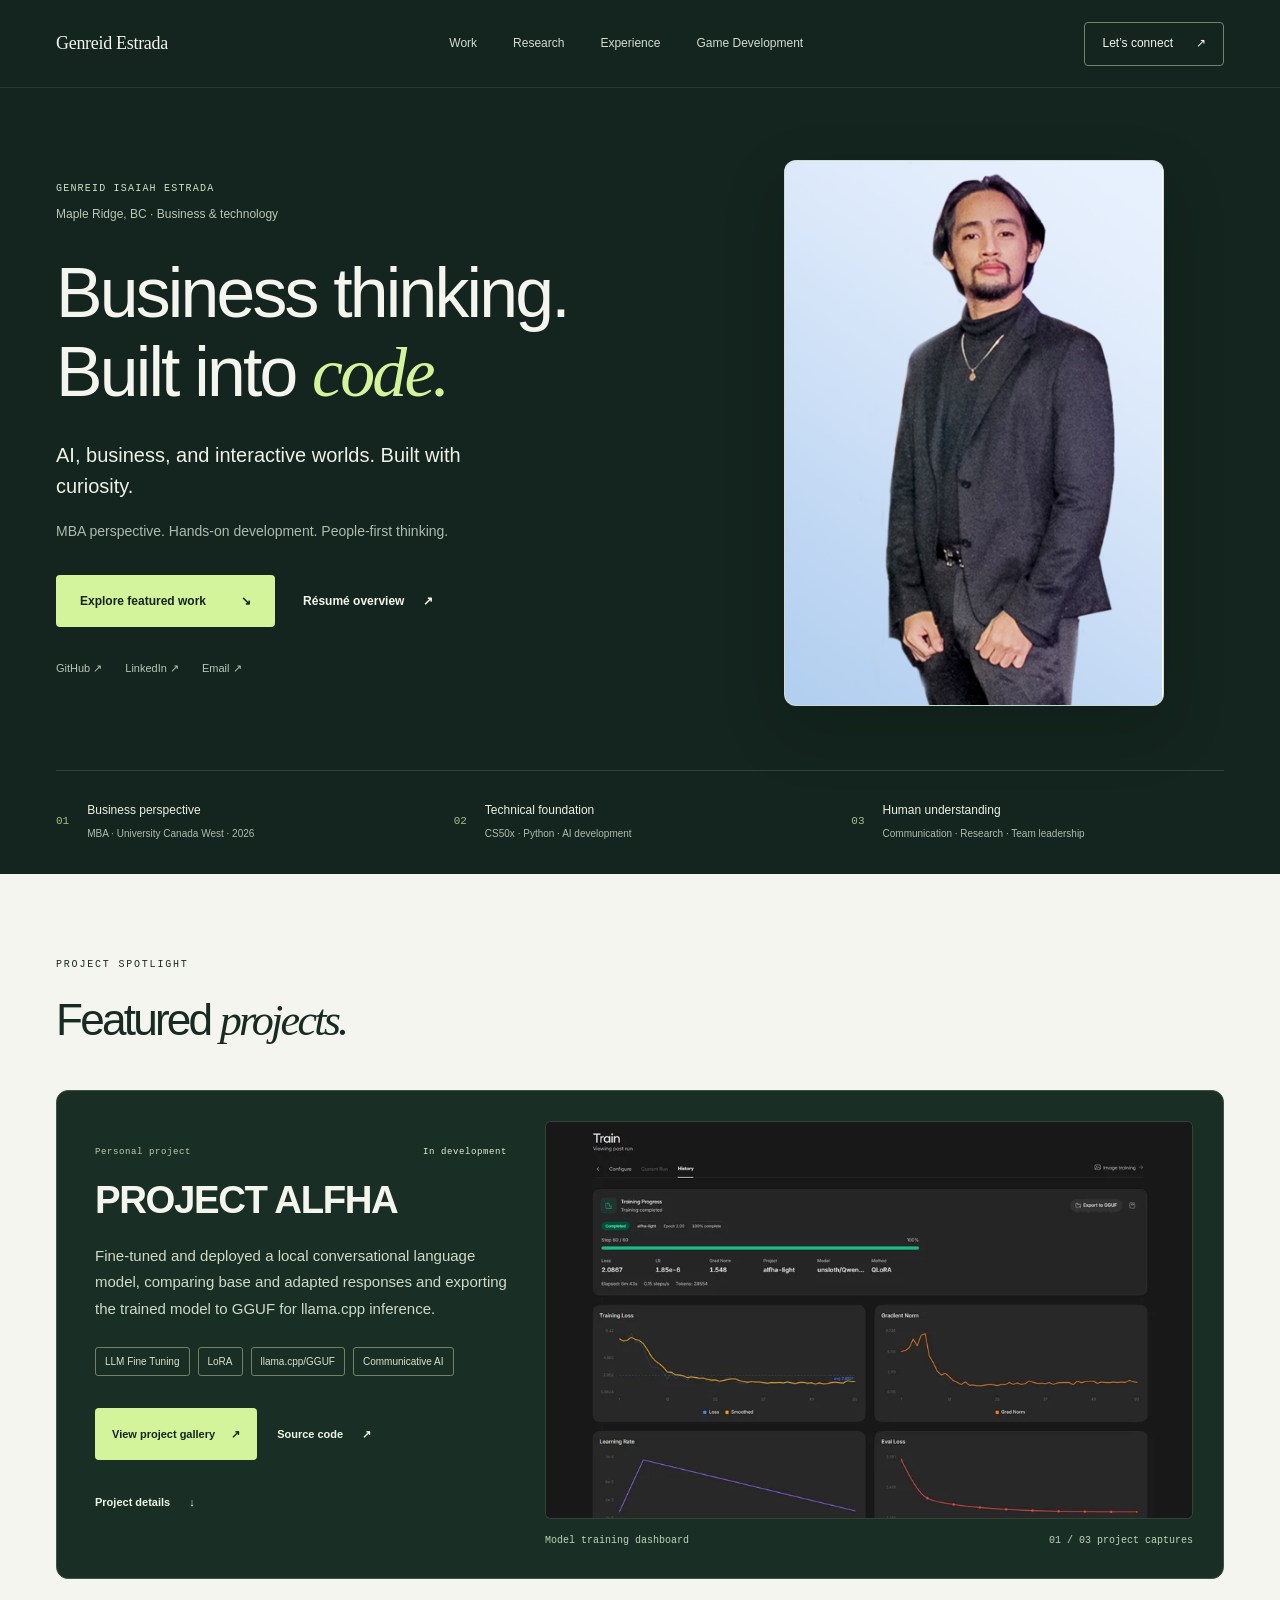
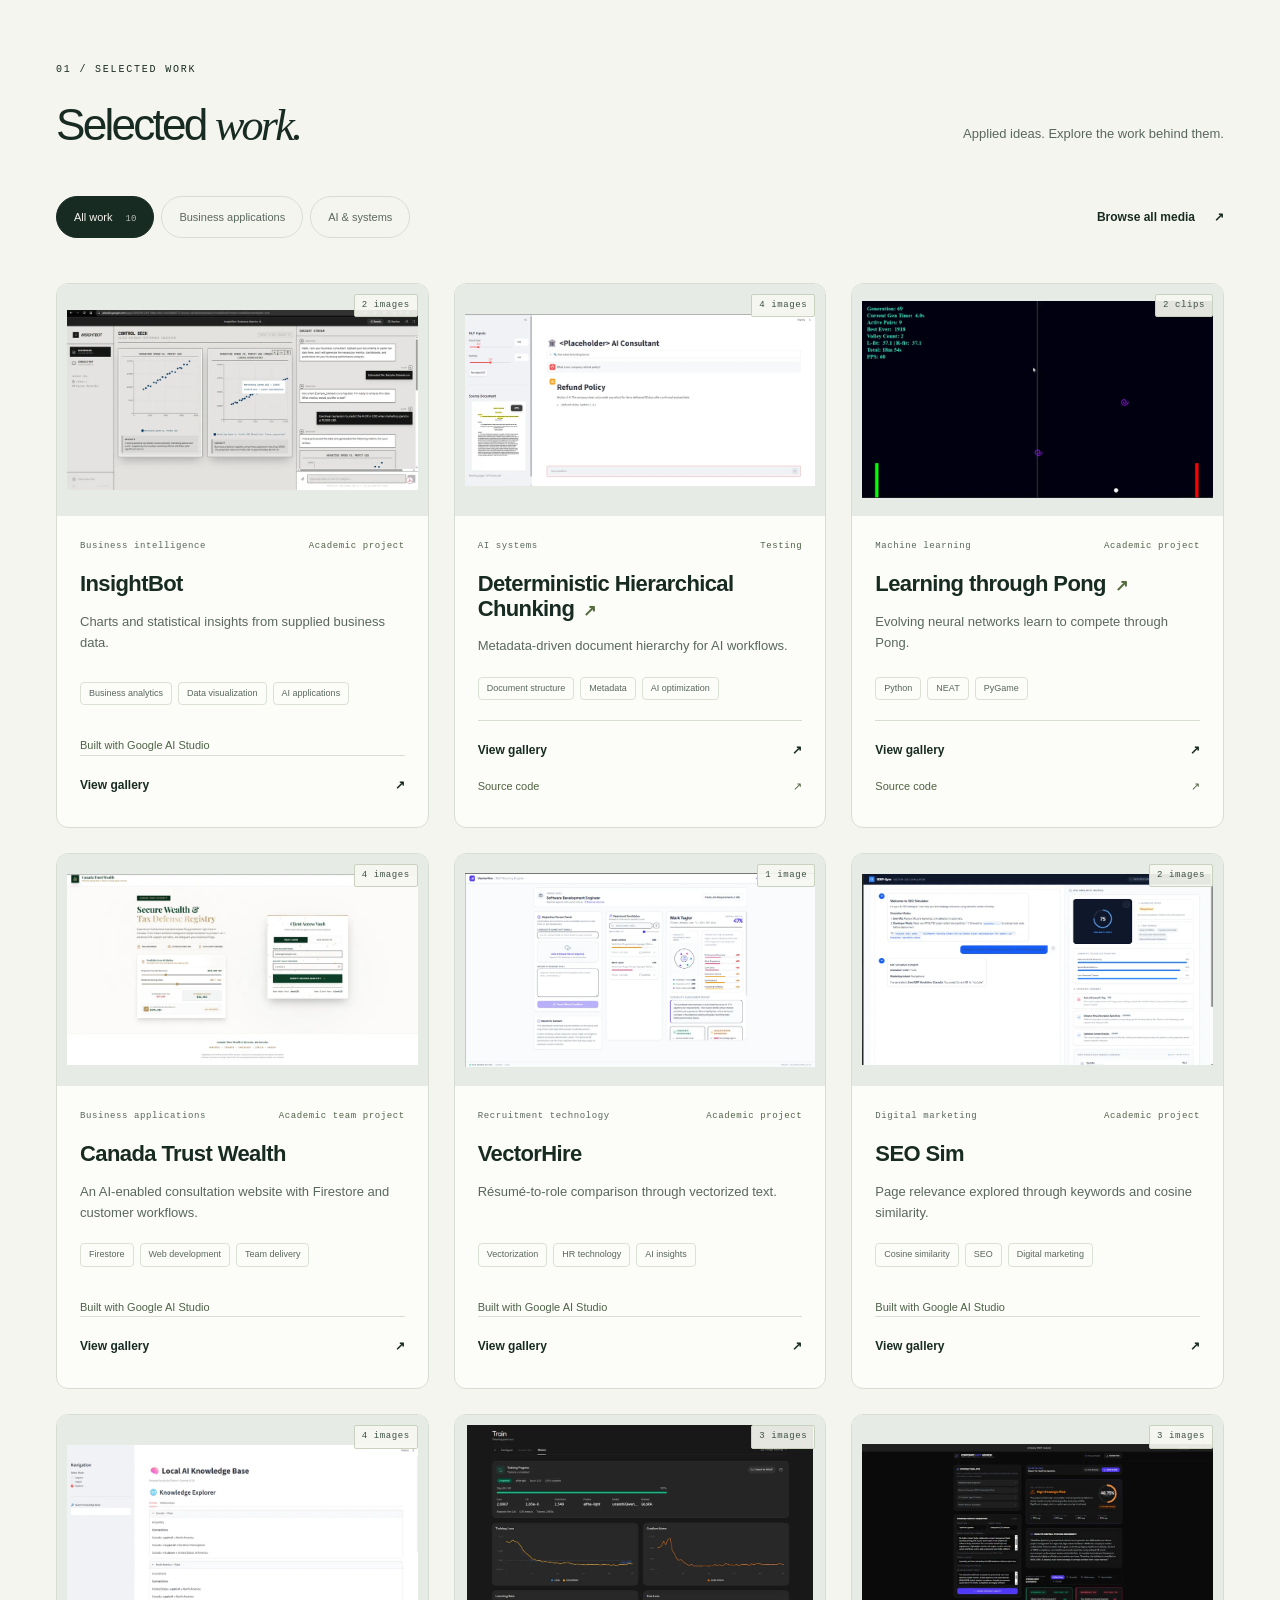
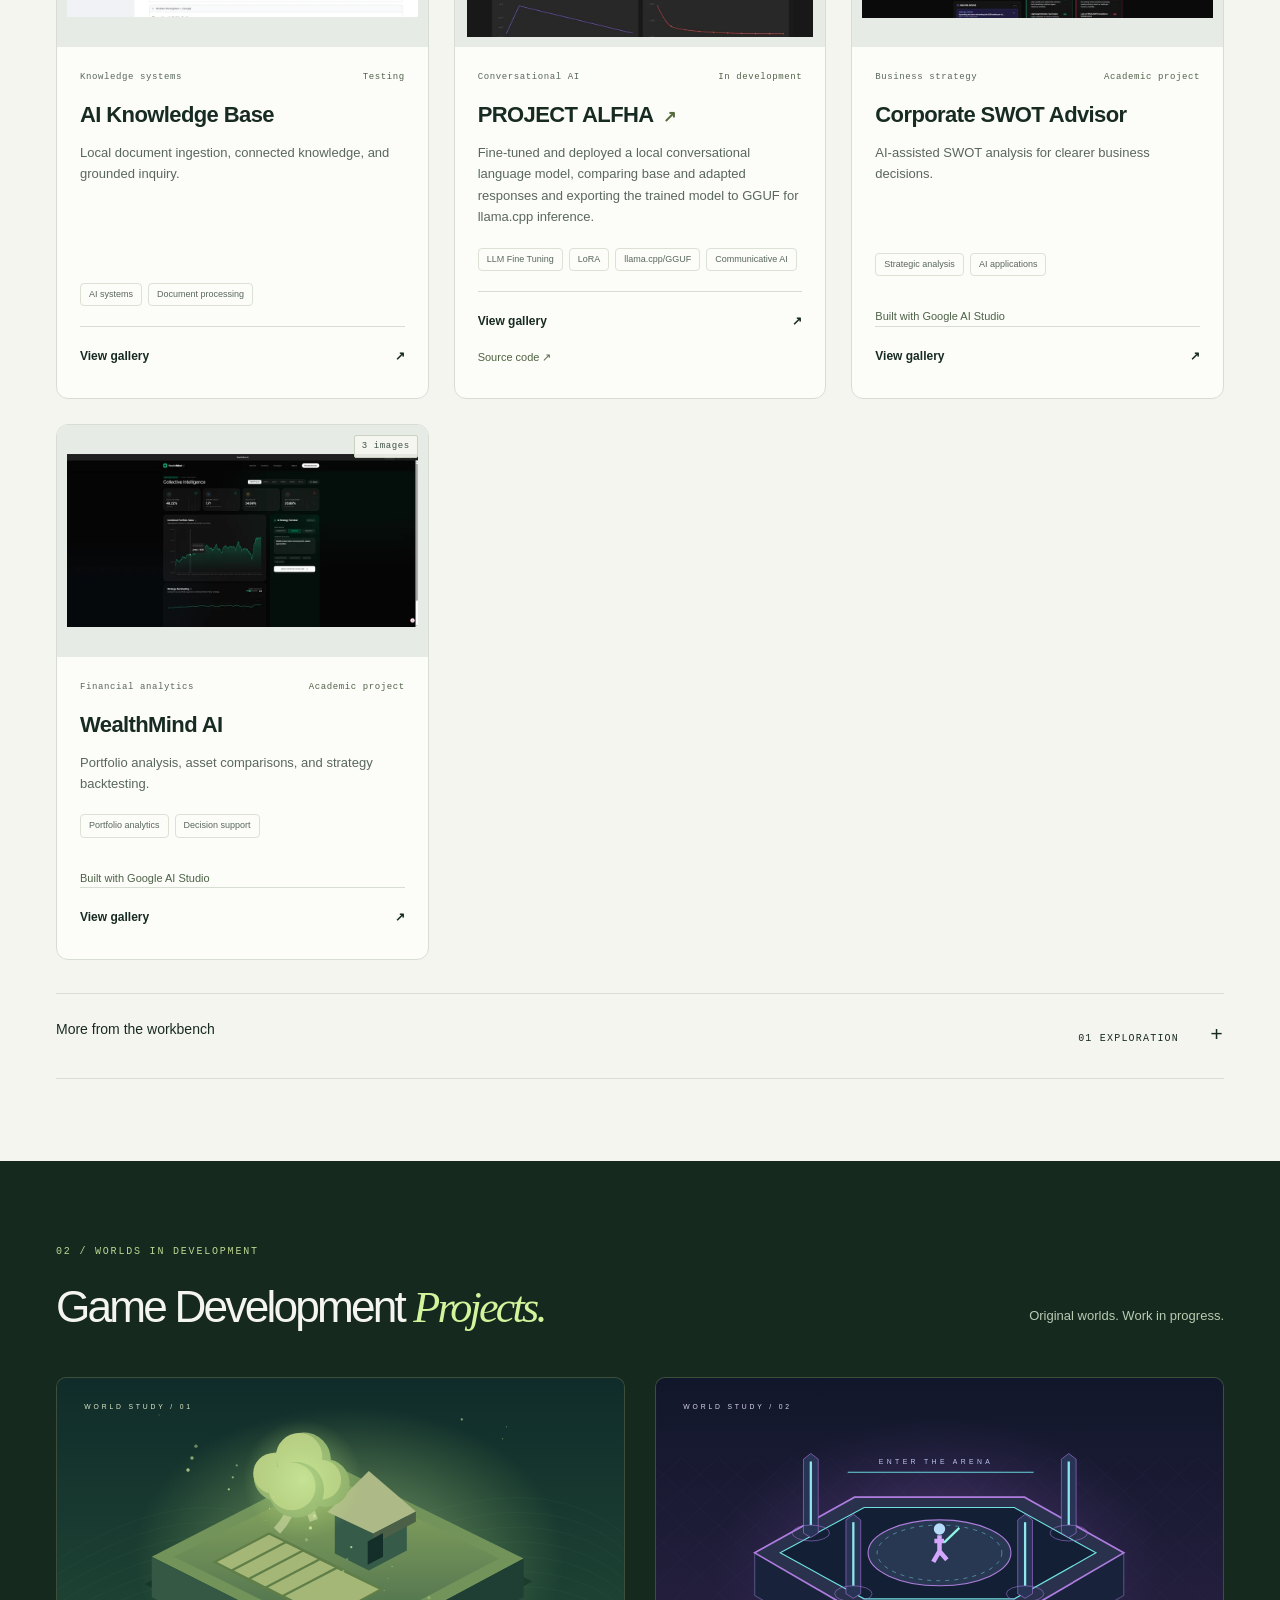
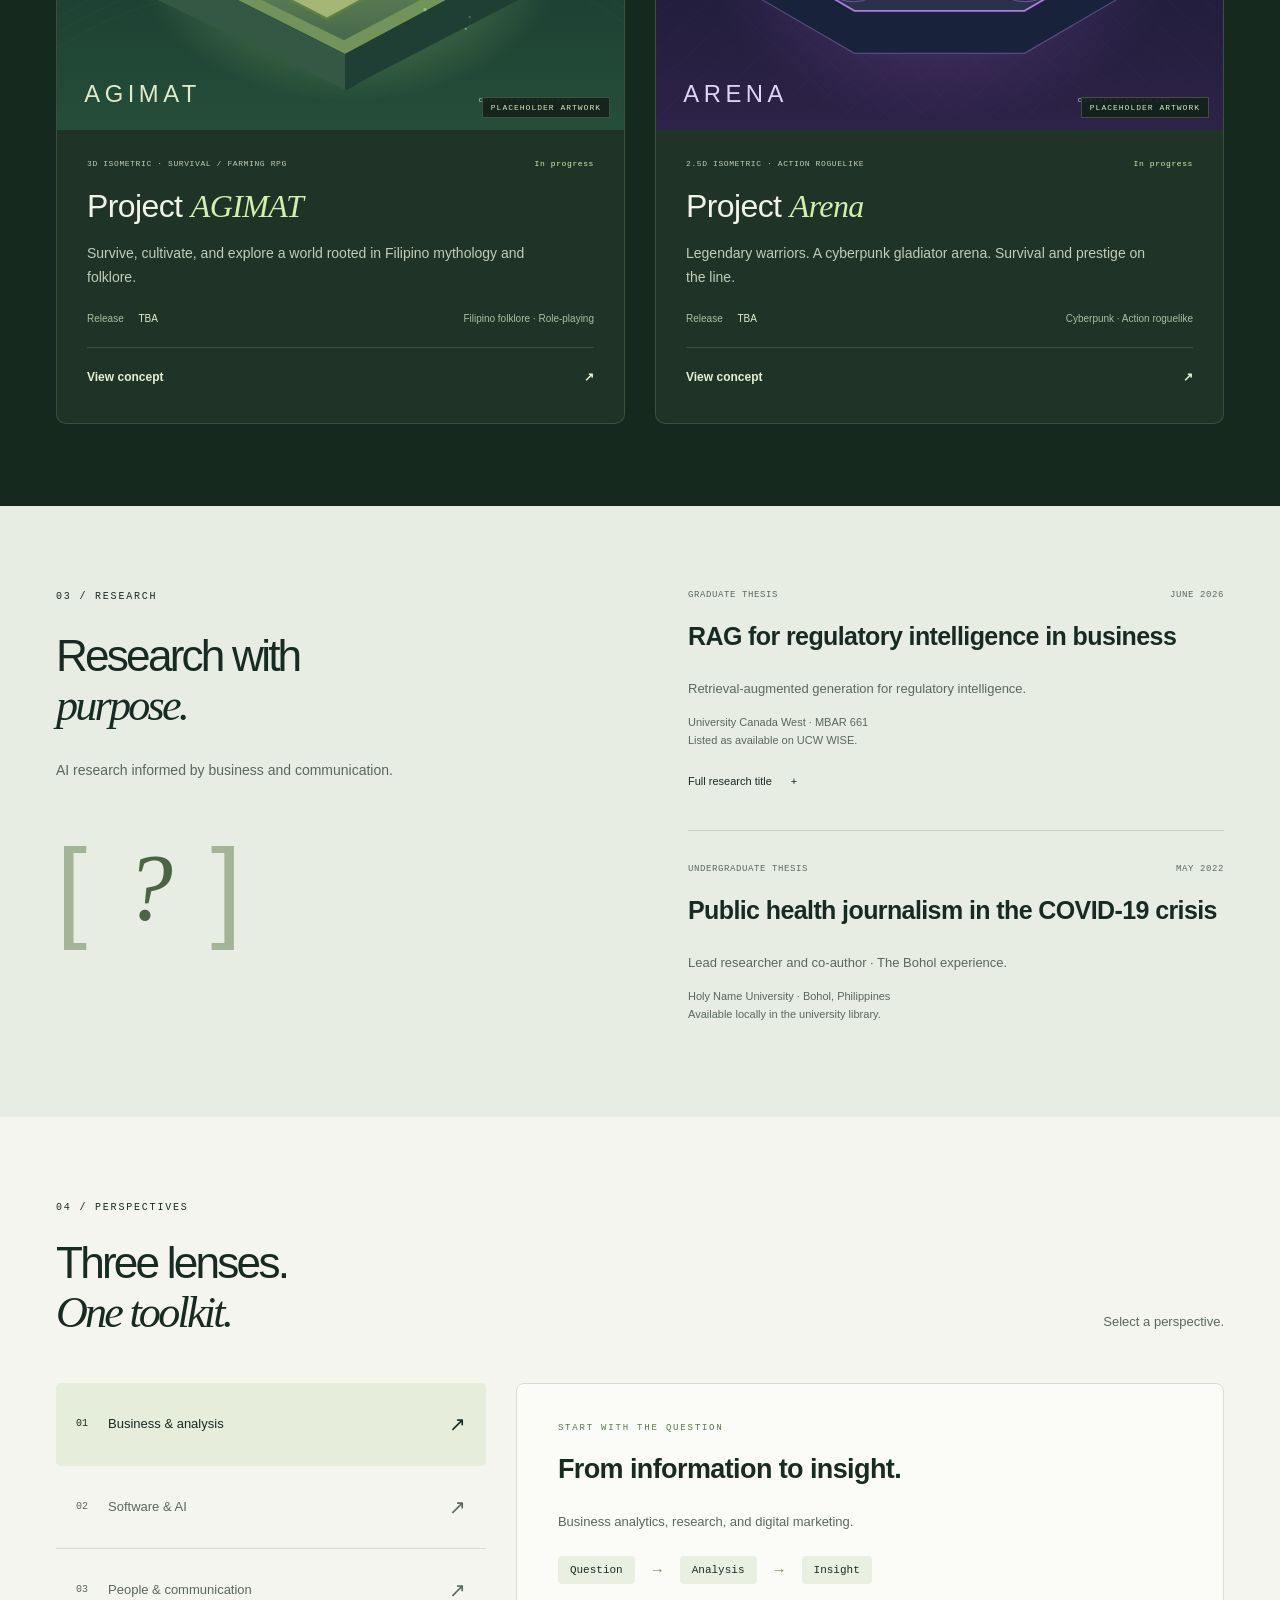
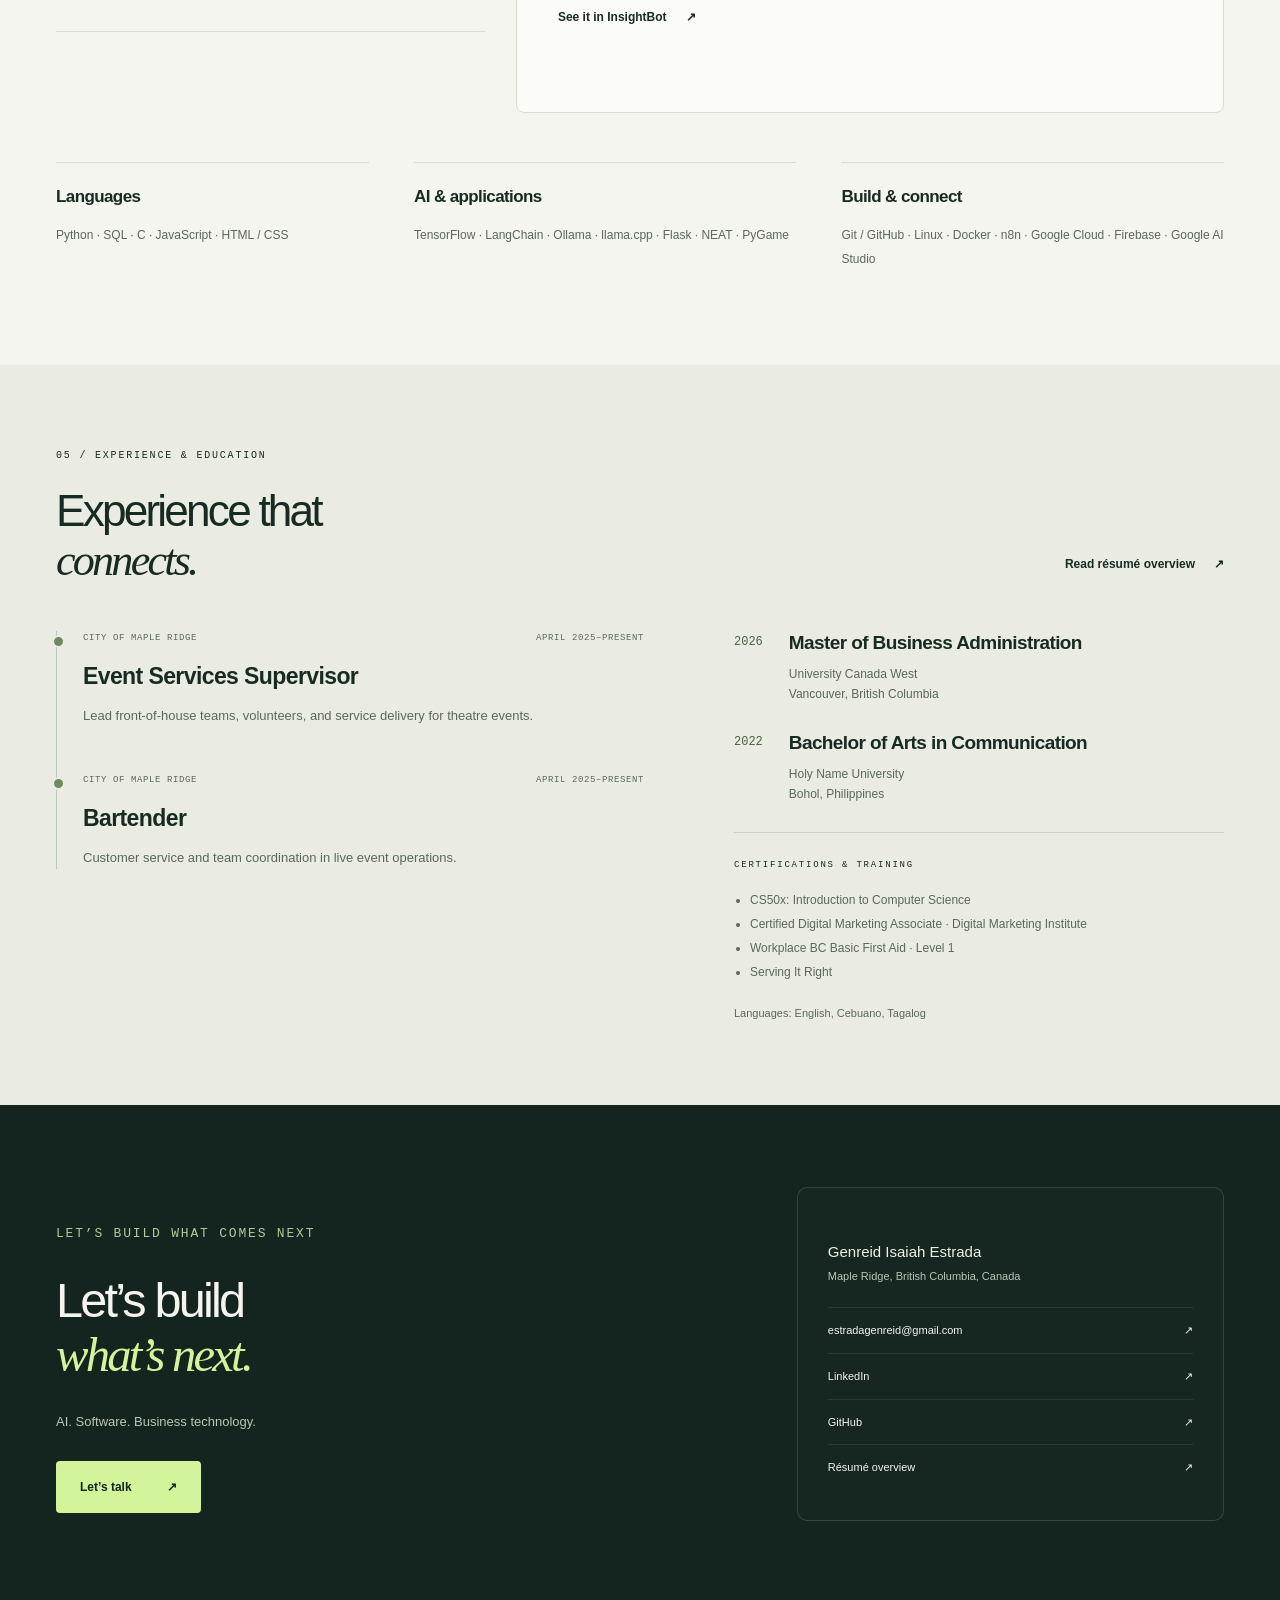
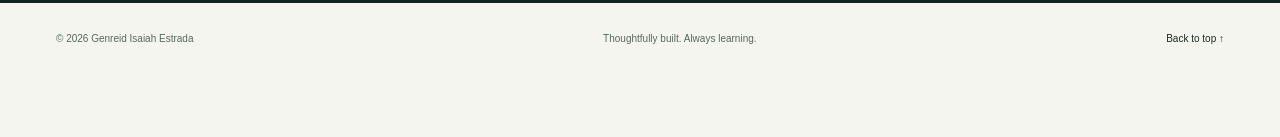
==== commit 04bbda2c: "Update index.html" ====
--- a/index.html
+++ b/index.html
@@ -26,7 +26,7 @@
   <body>
     <a class="skip-link" href="#main">Skip to content</a>
     <header class="site-header">
-      <a class="brand" href="index.html" aria-label="Genreid Estrada, home"><em>Genreid Estrada</em></a>
+      <a class="brand" href="index.html" aria-label="Genreid Estrada, home">Genreid Estrada</a>
       <nav aria-label="Main navigation">
         <a href="#work">Work</a><a href="#research">Research</a
         ><a href="#experience">Experience</a> <a href="#games">Game Development</a>
--- a/style.css
+++ b/style.css
@@ -38,7 +38,7 @@
 .skip-link { position: fixed; top: -100px; left: 16px; padding: 12px 20px; background: var(--lime); color: var(--ink); z-index: 100; }
 .skip-link:focus { top: 15px; }
 .site-header { background: var(--dark); color: var(--paper); min-height: 88px; padding-inline: max(56px, calc((100vw - 1328px) / 2)); display: flex; justify-content: space-between; align-items: center; gap: 30px; border-bottom: 1px solid #ffffff16; }
-.brand { font-size: 18px; font-weight: 500; letter-spacing: -.3px; line-height: 1.3; white-space: nowrap; }
+.brand { font-size: 18px; font-weight: 500; letter-spacing: -.3px; line-height: 1.3; white-space: nowrap; font-family: var(--serif) }
 .site-header nav { display: flex; gap: 36px; }
 .site-header nav a { font-size: 12px; color: #d3dcd3; min-height: 44px; display: inline-flex; align-items: center; }
 .site-header nav a:hover { color: var(--lime); }
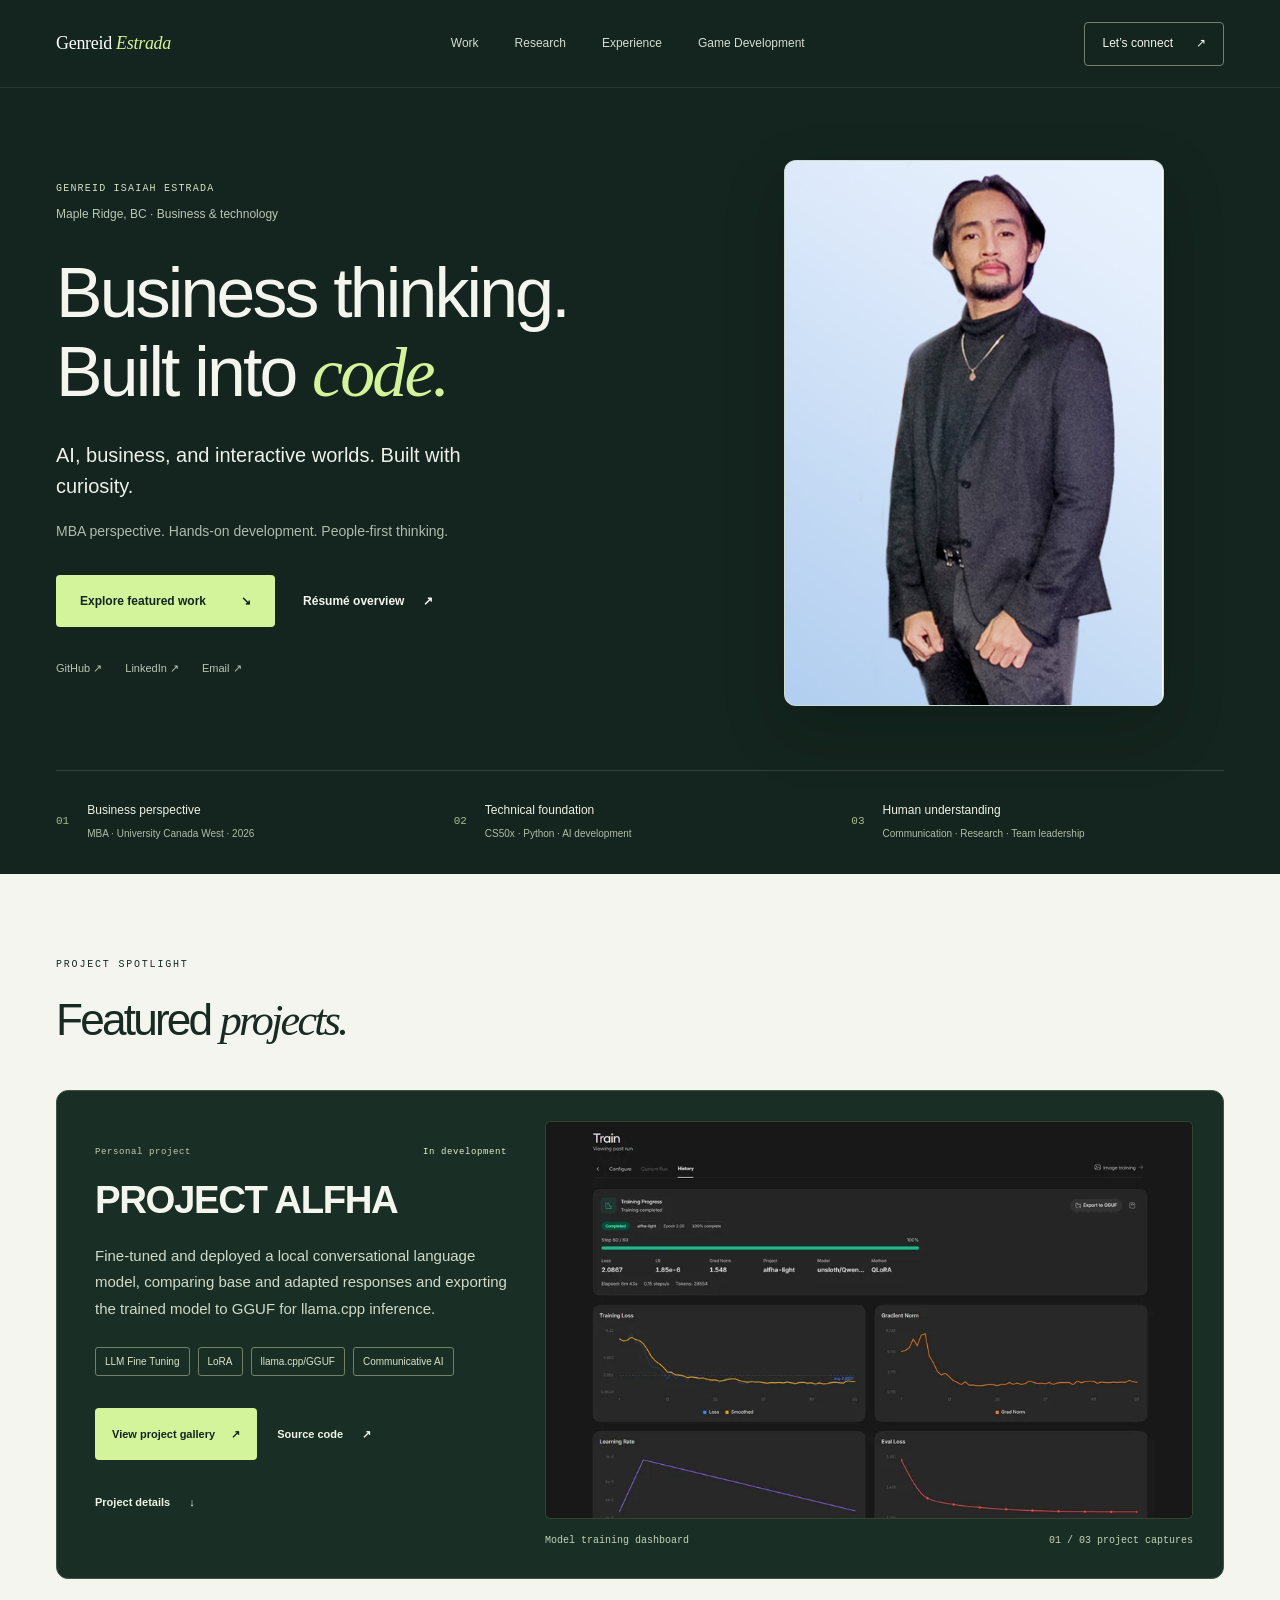
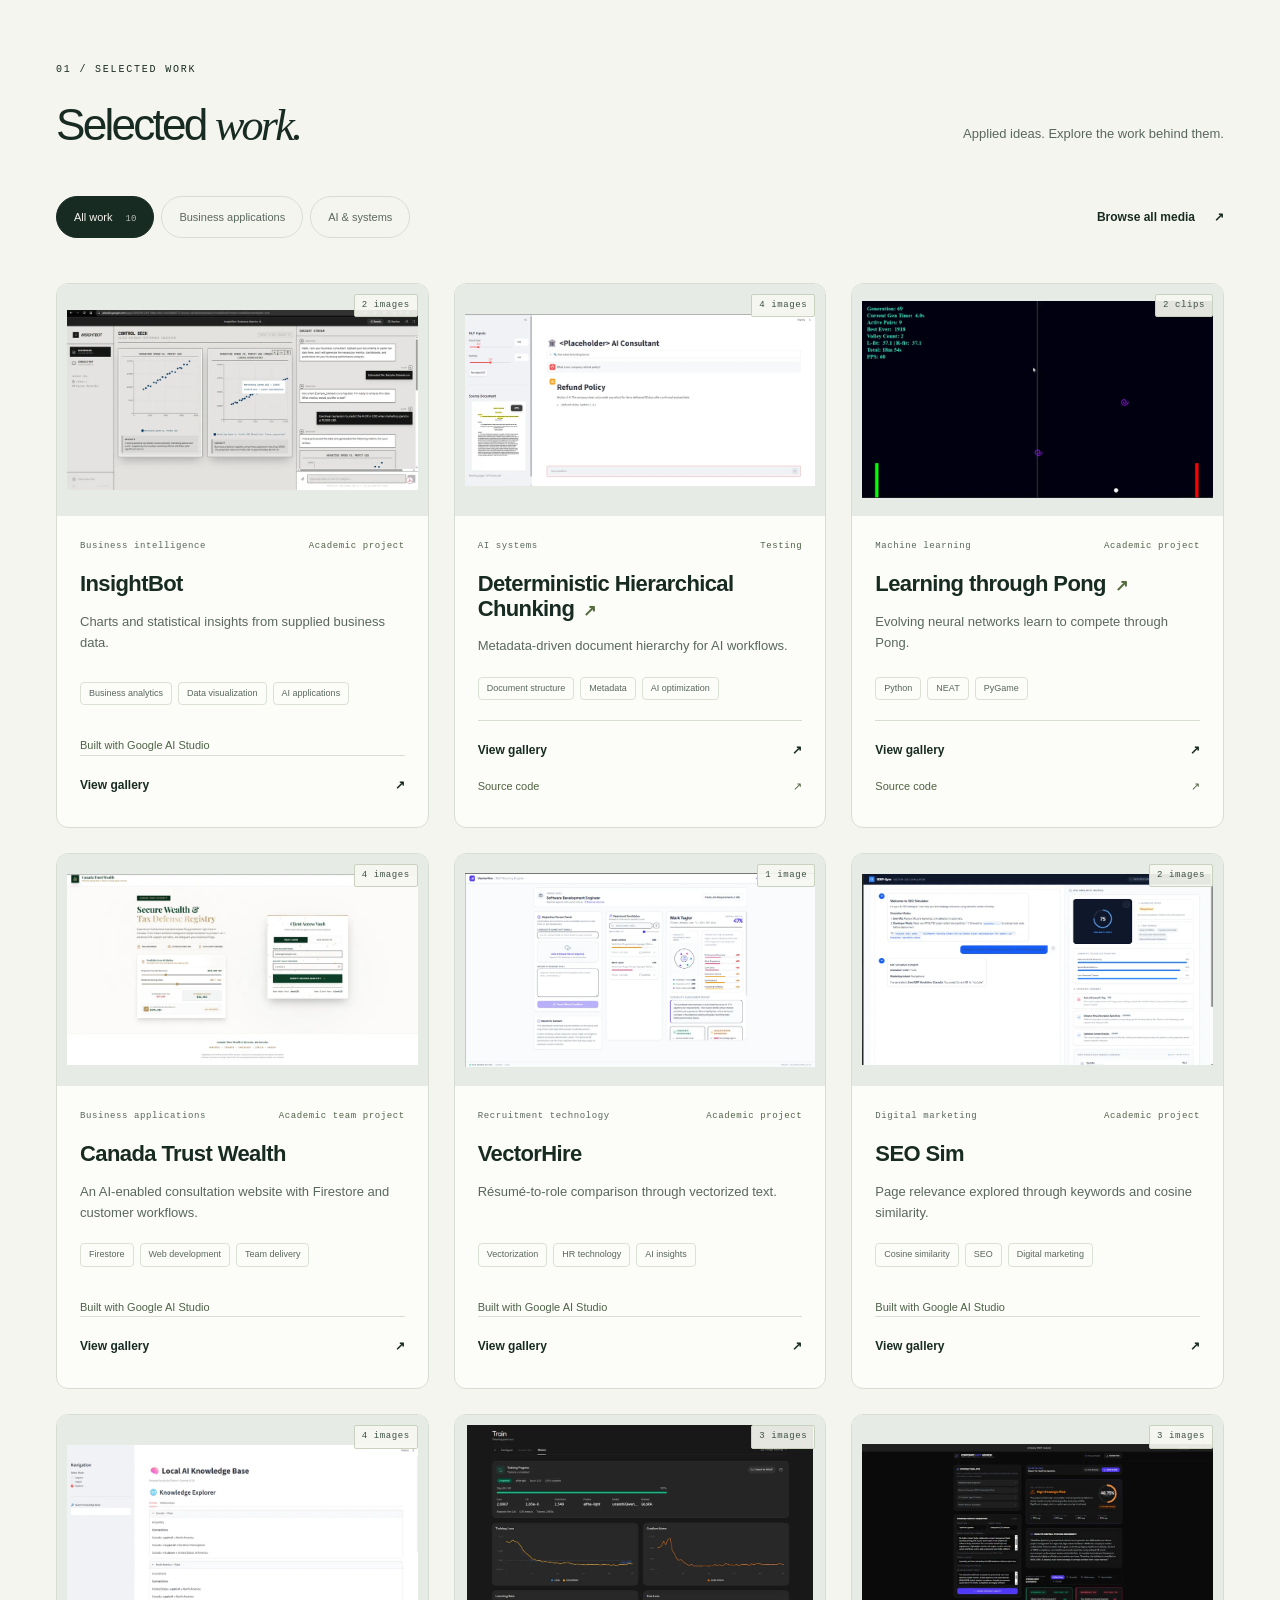
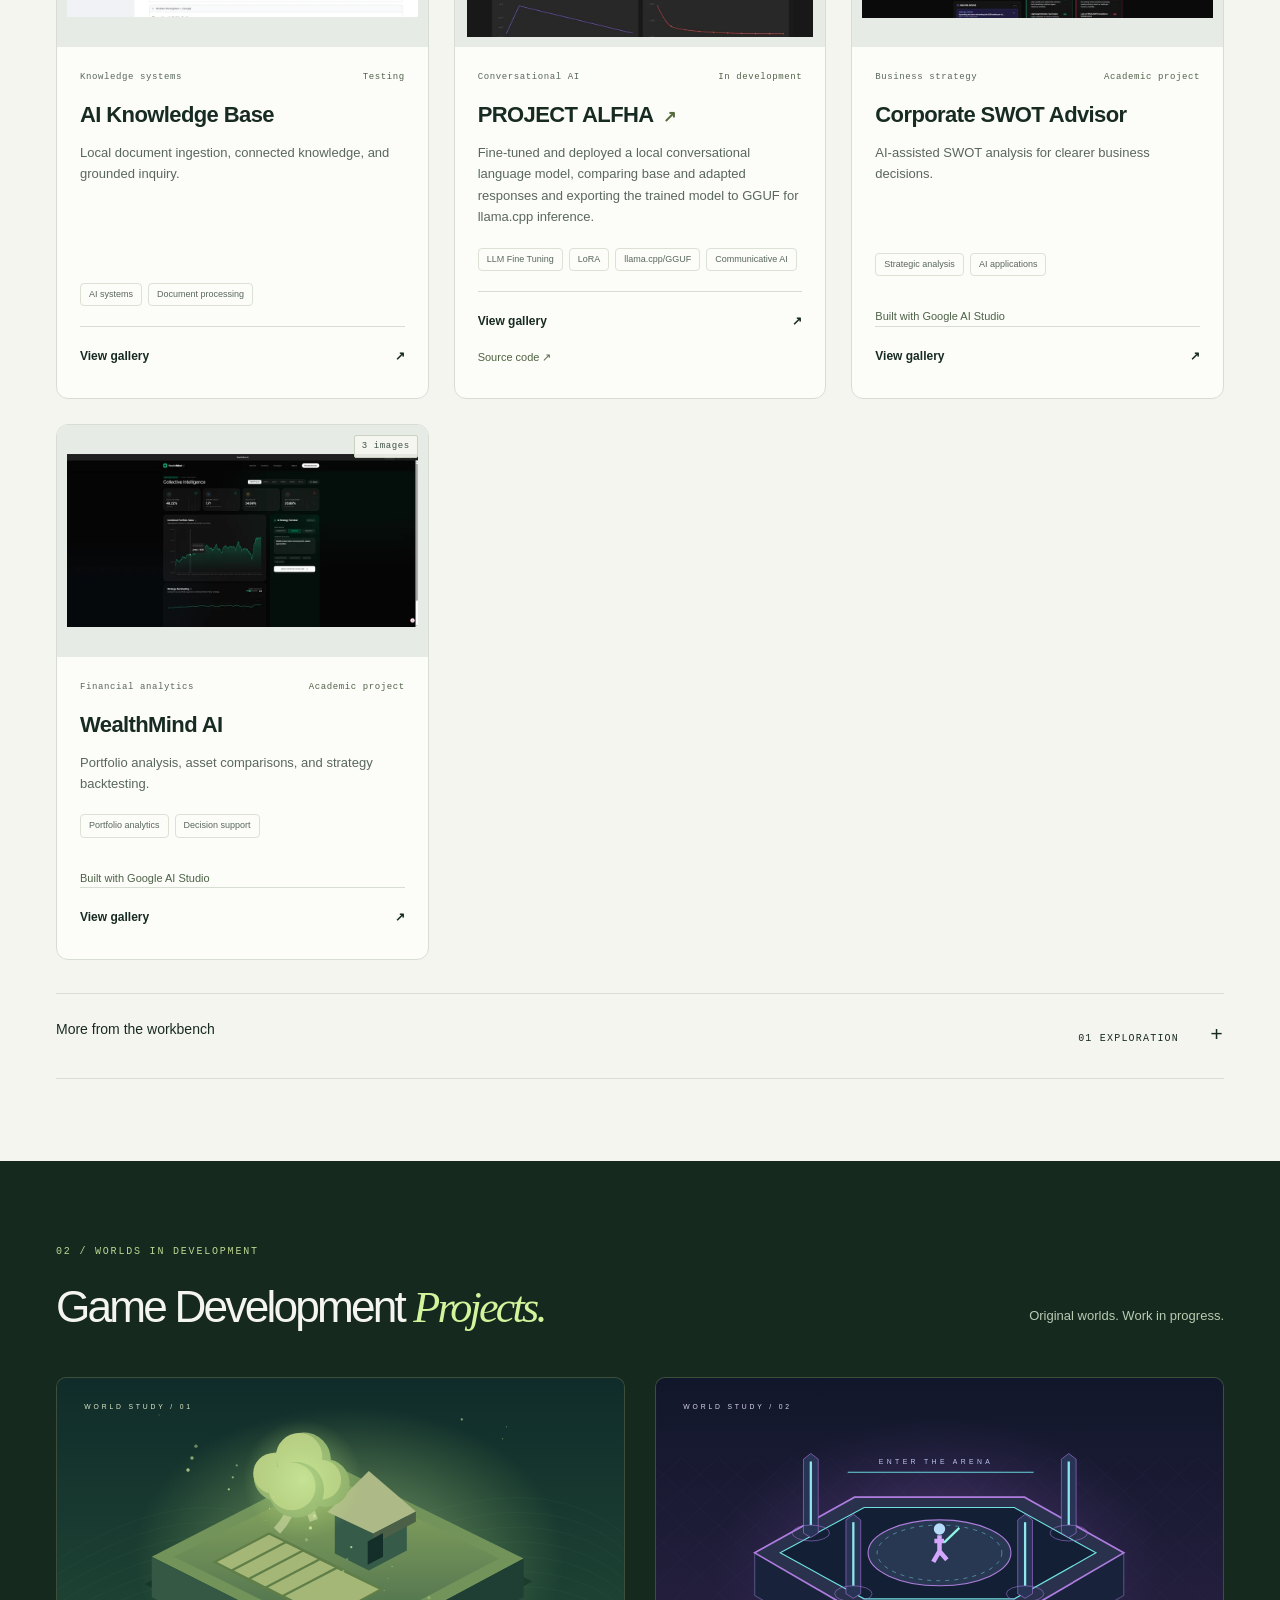
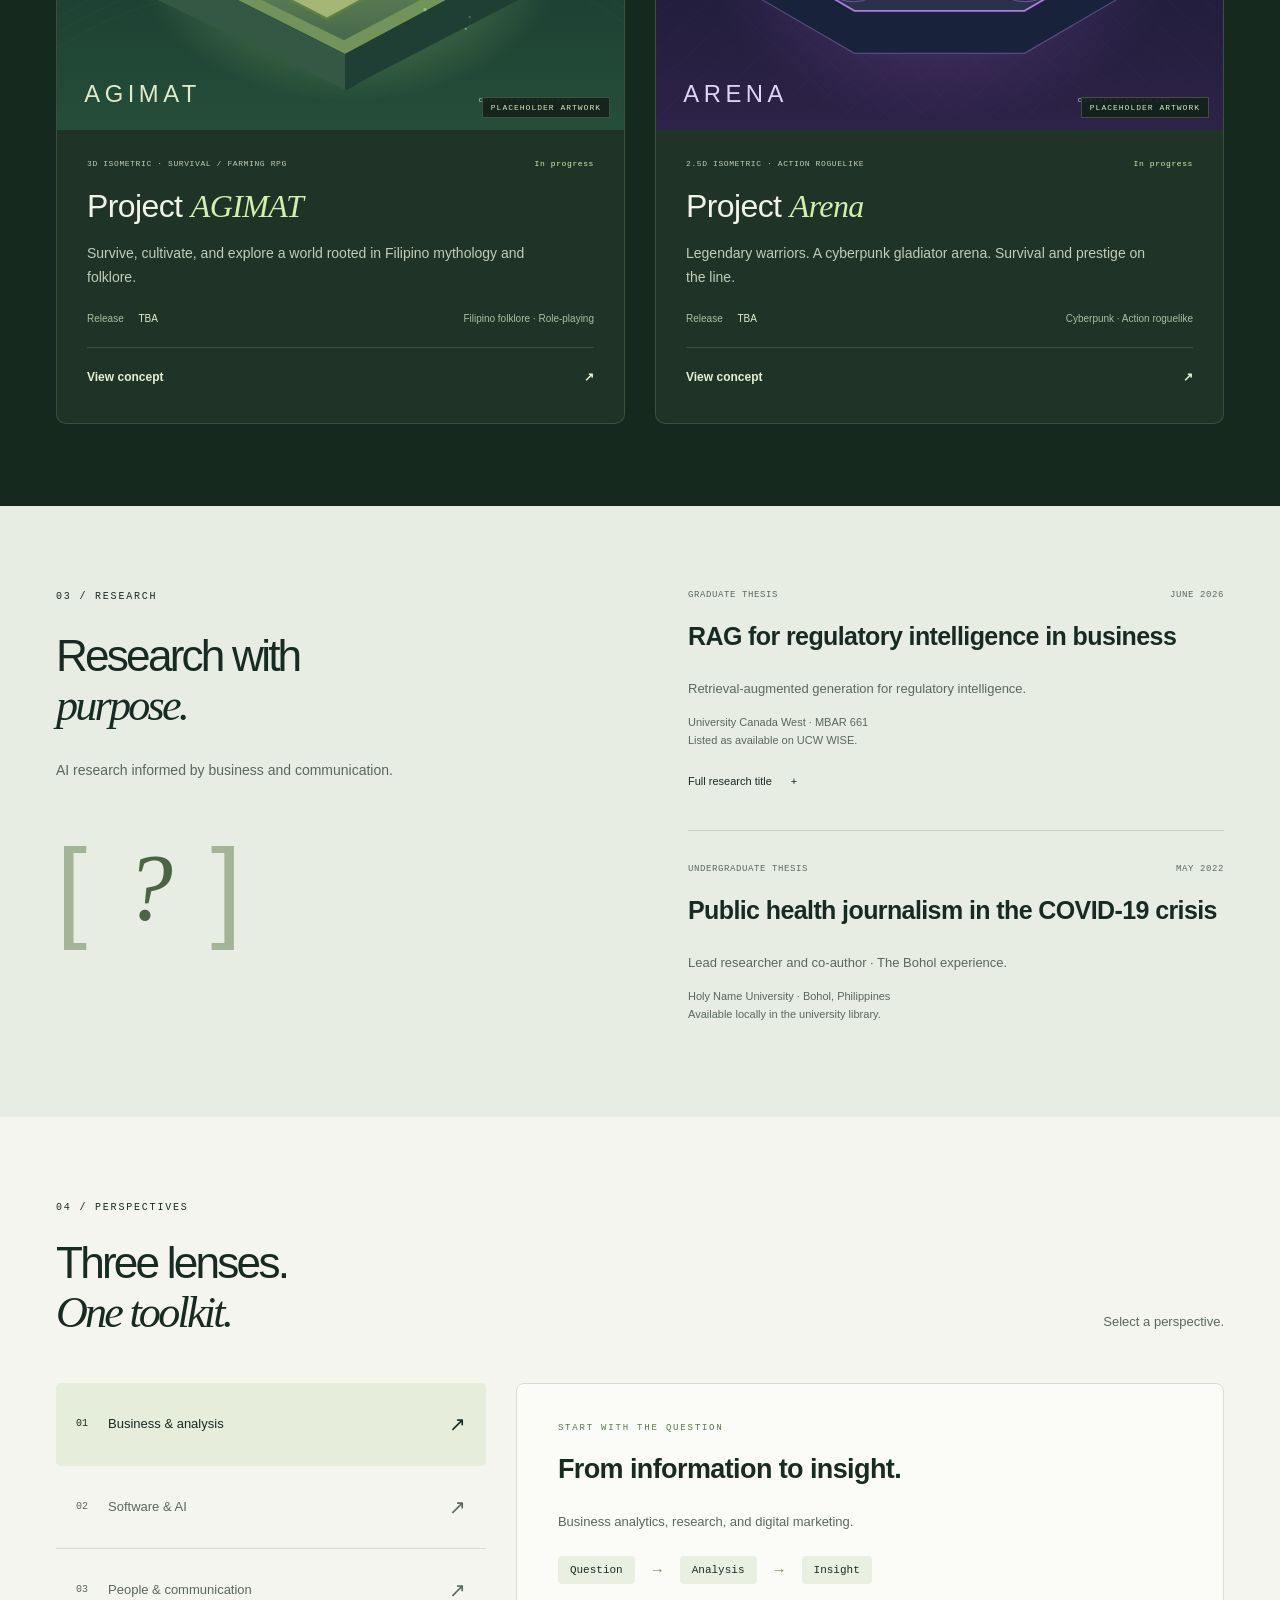
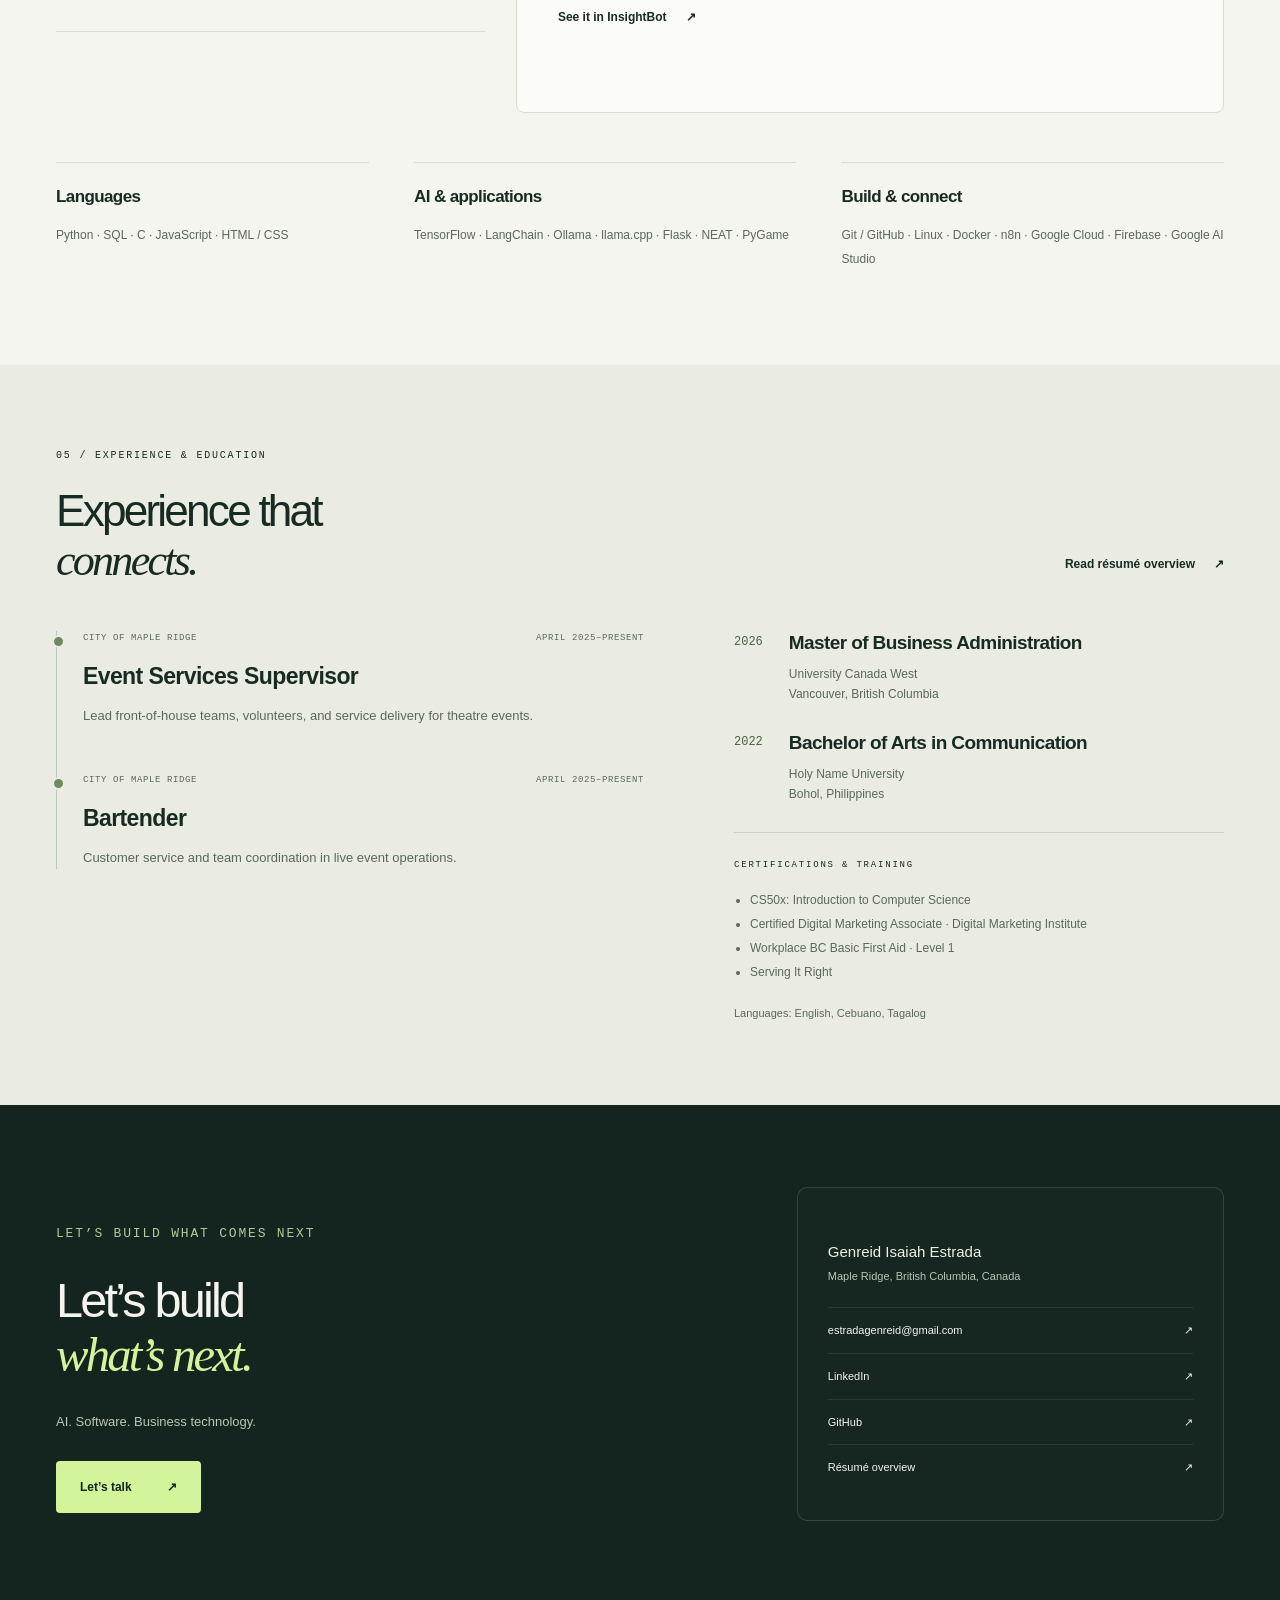
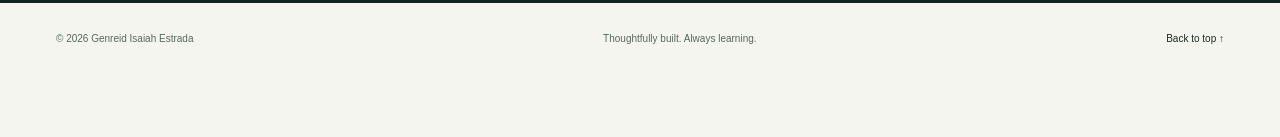
==== commit ce7f245d: "Update index.html" ====
--- a/index.html
+++ b/index.html
@@ -26,7 +26,10 @@
   <body>
     <a class="skip-link" href="#main">Skip to content</a>
     <header class="site-header">
-      <a class="brand" href="index.html" aria-label="Genreid Estrada, home">Genreid Estrada</a>
+      <a class="brand" href="index.html" aria-label="Genreid Estrada, home">
+        <span class="brand-first">Genreid</span>
+      	<span class="brand-last"><em>Estrada</em></span>
+      </a>
       <nav aria-label="Main navigation">
         <a href="#work">Work</a><a href="#research">Research</a
         ><a href="#experience">Experience</a> <a href="#games">Game Development</a>
--- a/style.css
+++ b/style.css
@@ -38,7 +38,9 @@
 .skip-link { position: fixed; top: -100px; left: 16px; padding: 12px 20px; background: var(--lime); color: var(--ink); z-index: 100; }
 .skip-link:focus { top: 15px; }
 .site-header { background: var(--dark); color: var(--paper); min-height: 88px; padding-inline: max(56px, calc((100vw - 1328px) / 2)); display: flex; justify-content: space-between; align-items: center; gap: 30px; border-bottom: 1px solid #ffffff16; }
-.brand { font-size: 18px; font-weight: 500; letter-spacing: -.3px; line-height: 1.3; white-space: nowrap; font-family: var(--serif) }
+.brand { font-size: 18px; font-weight: 500; letter-spacing: -.3px; line-height: 1.3; white-space: nowrap; font-family: var(--serif); }
+.brand-first { color: white; }
+.brand-last { color: var(--lime); }
 .site-header nav { display: flex; gap: 36px; }
 .site-header nav a { font-size: 12px; color: #d3dcd3; min-height: 44px; display: inline-flex; align-items: center; }
 .site-header nav a:hover { color: var(--lime); }
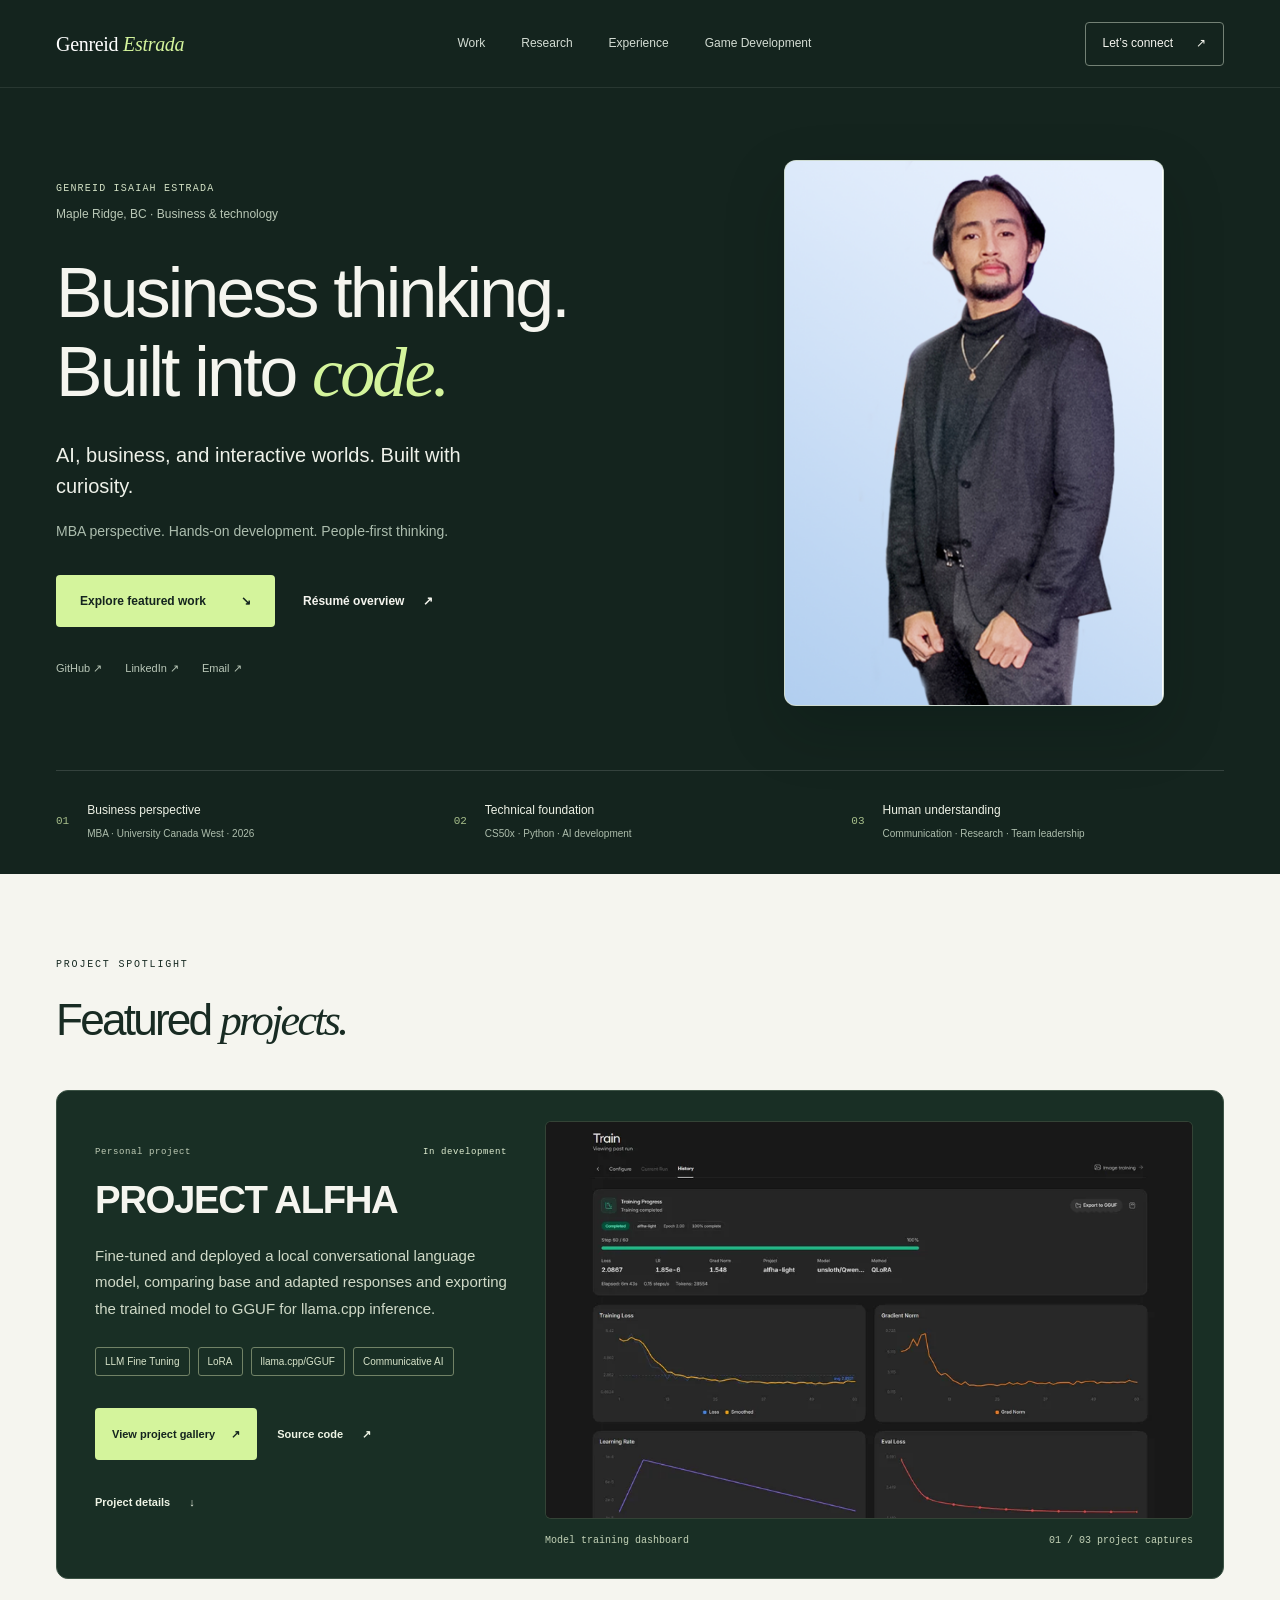
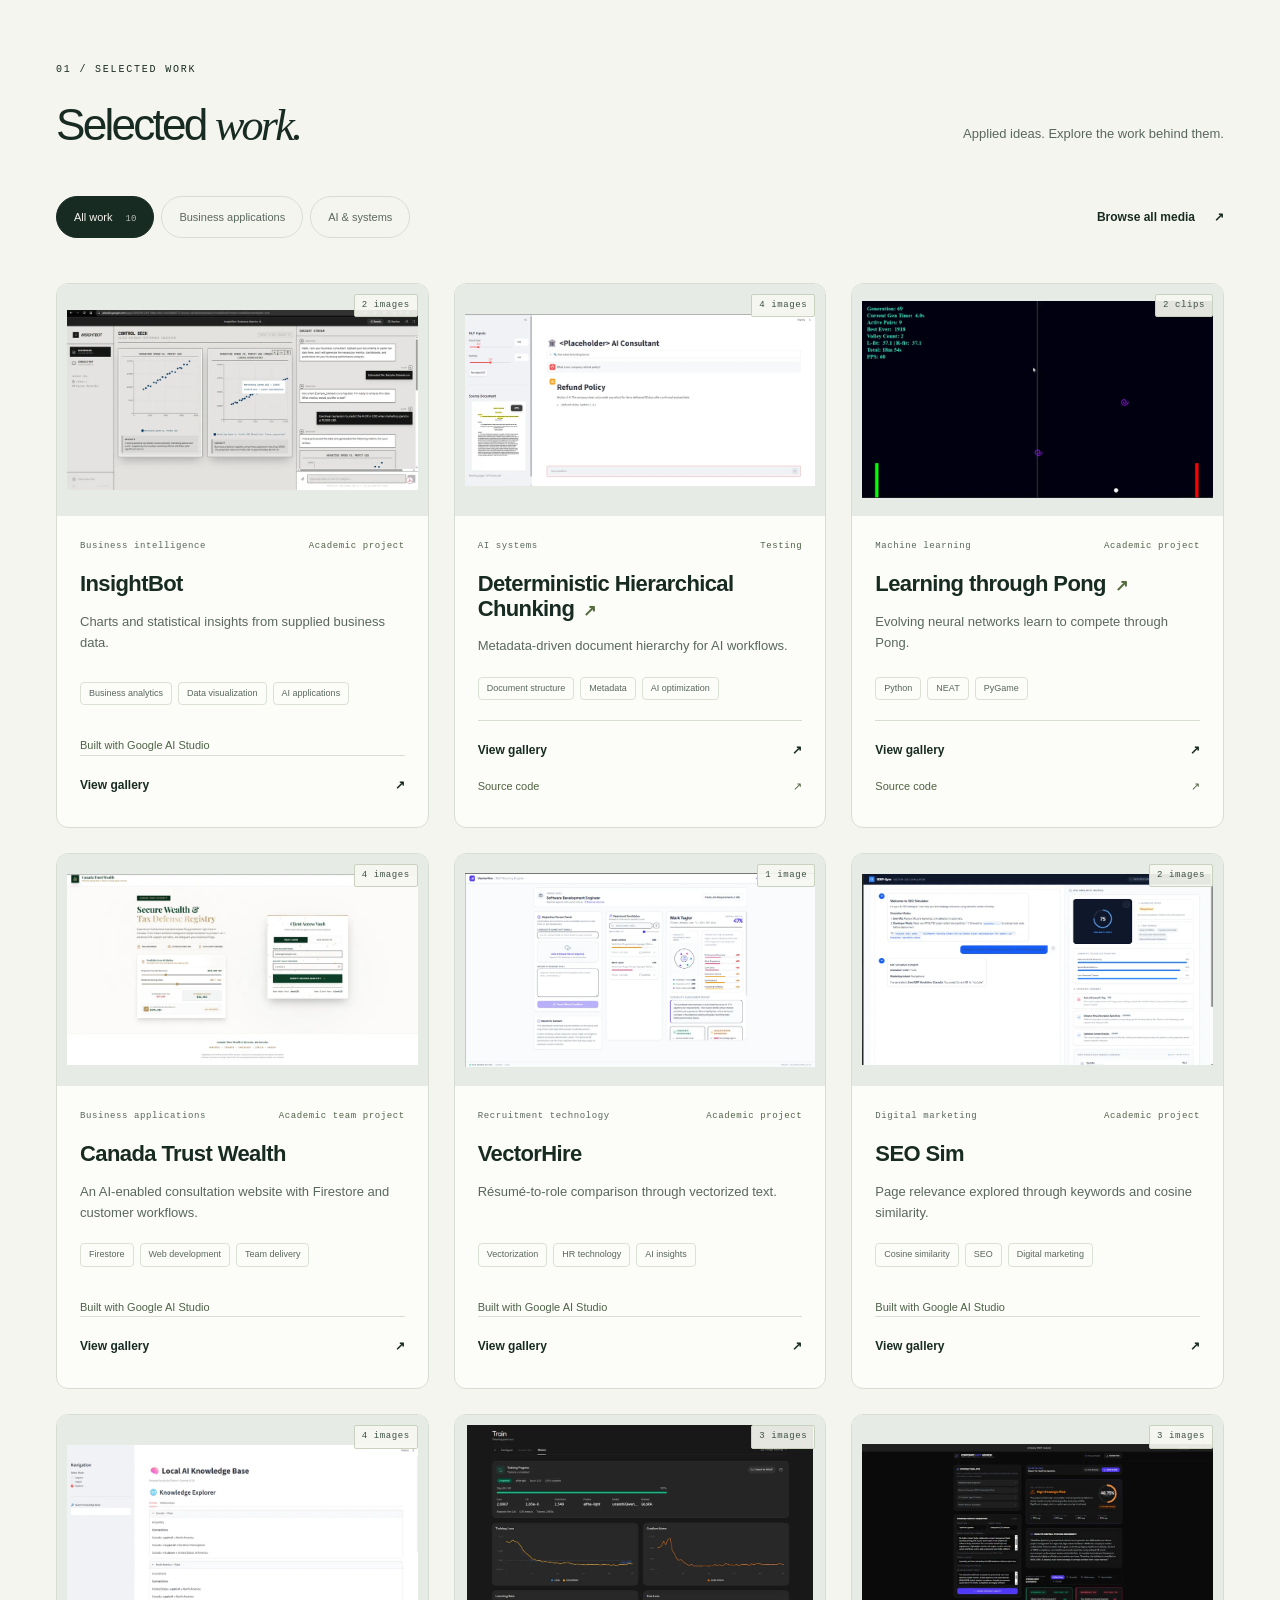
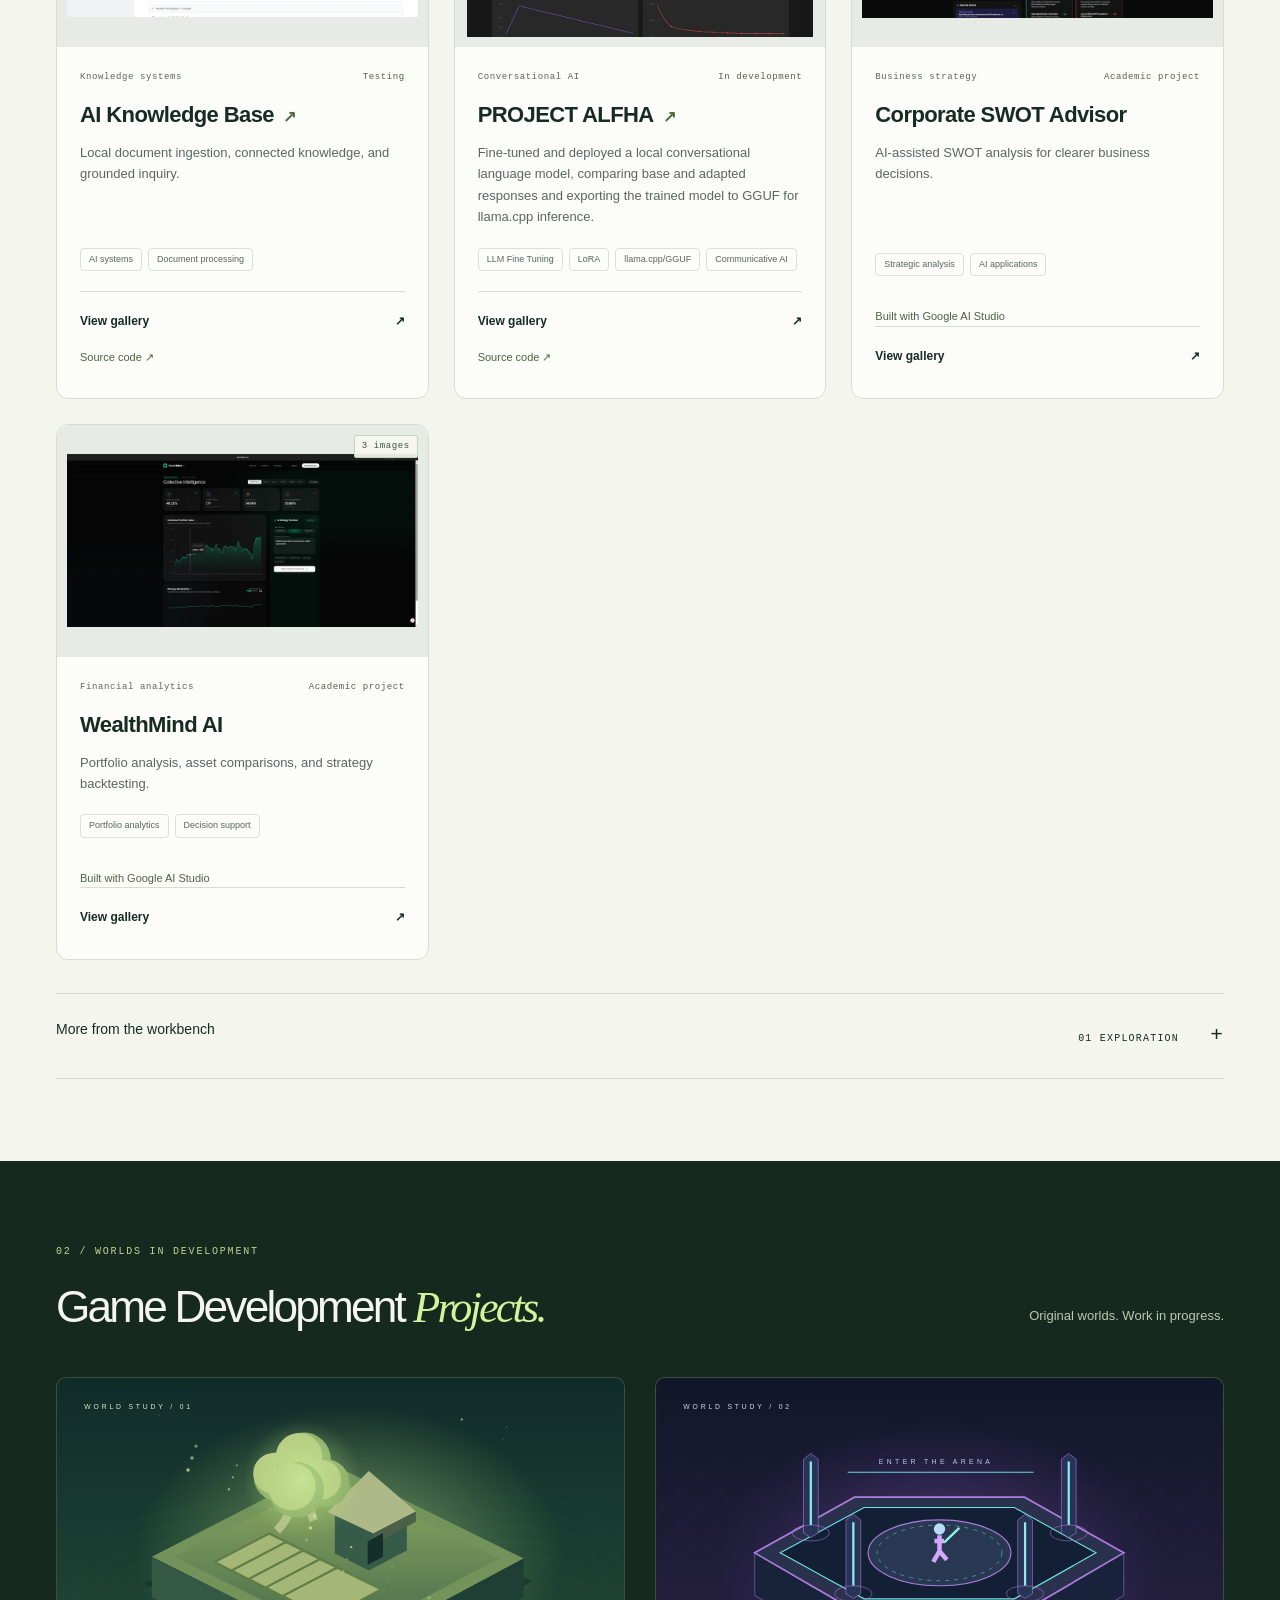
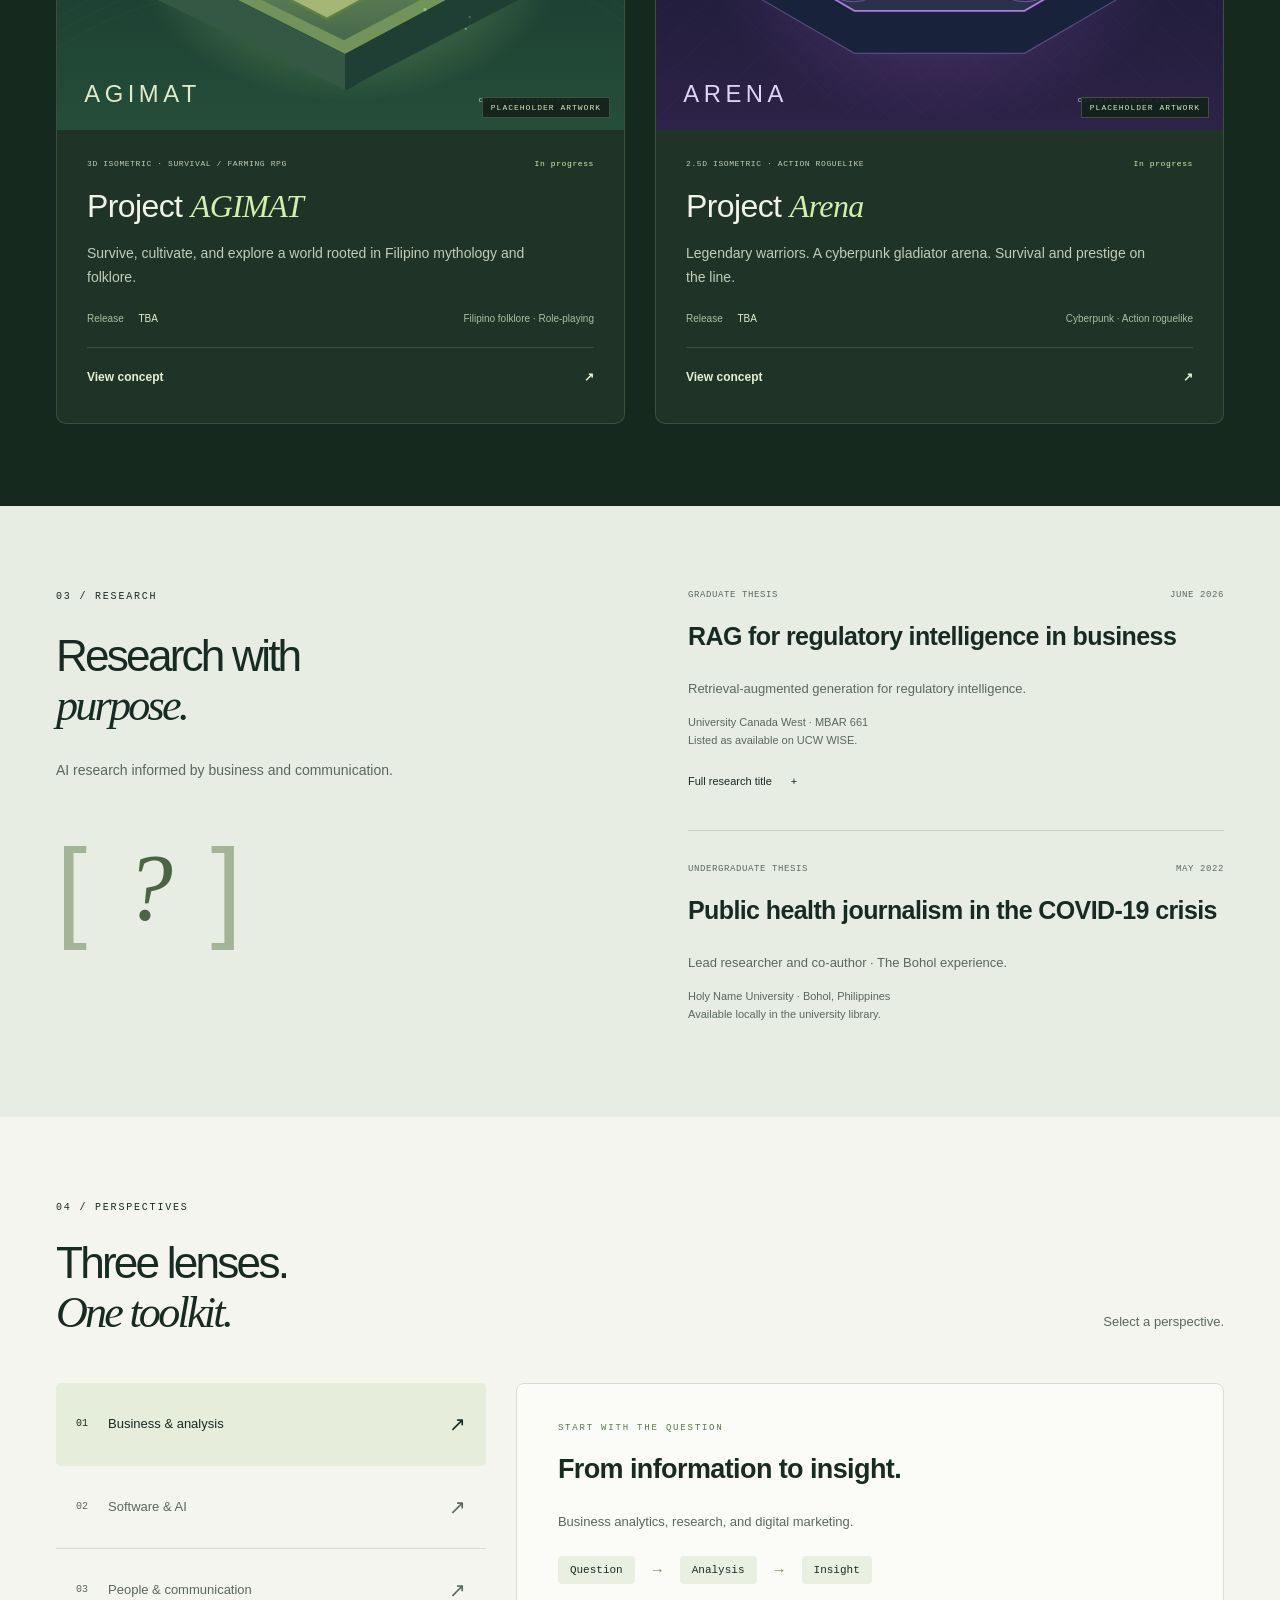
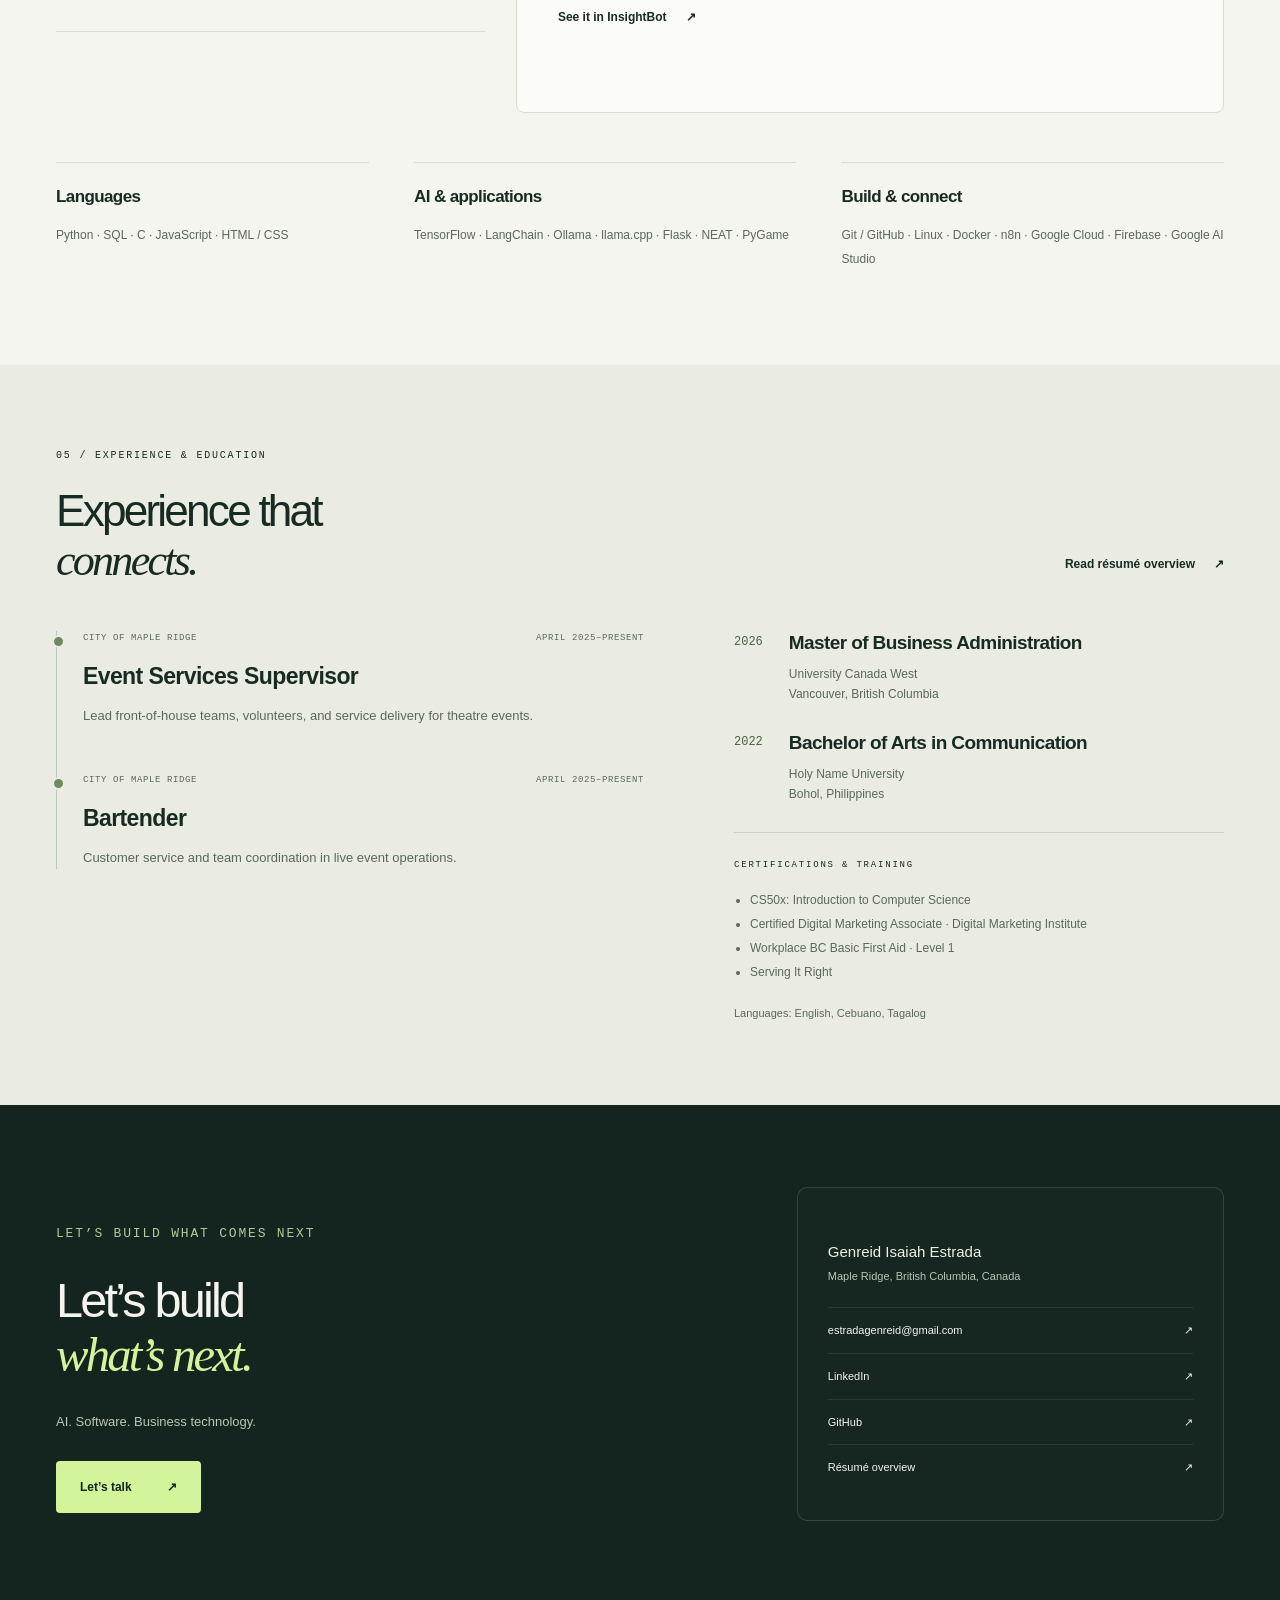
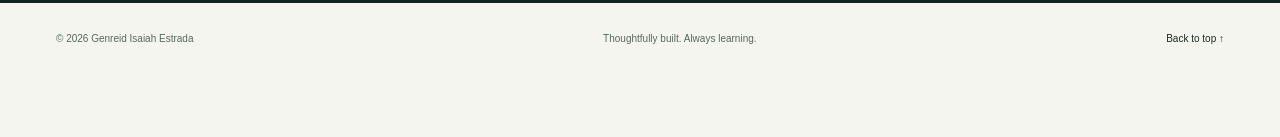
==== commit f7dd4b96: "Link AI Knowledge Base to its GitHub repository" ====
--- a/index.html
+++ b/index.html
@@ -686,7 +686,11 @@
             </div>
             <div class="project-body">
               <p class="card-overline">Knowledge systems<span class="stage">Testing</span></p>
-              <h3>AI Knowledge Base</h3>
+              <h3>
+                <a href="https://github.com/estradagenreid-ph/knowledge_base"
+                  >AI Knowledge Base<span class="source-arrow" aria-hidden="true">↗</span></a
+                >
+              </h3>
               <p class="project-description">
                 Local document ingestion, connected knowledge, and grounded inquiry.
               </p>
@@ -750,6 +754,9 @@
                   </div>
                 </div>
               </details>
+              <a class="repo-link" href="https://github.com/estradagenreid-ph/knowledge_base"
+                >Source code ↗</a
+              >
             </div>
           </article>
           <article
--- a/style.css
+++ b/style.css
@@ -38,7 +38,7 @@
 .skip-link { position: fixed; top: -100px; left: 16px; padding: 12px 20px; background: var(--lime); color: var(--ink); z-index: 100; }
 .skip-link:focus { top: 15px; }
 .site-header { background: var(--dark); color: var(--paper); min-height: 88px; padding-inline: max(56px, calc((100vw - 1328px) / 2)); display: flex; justify-content: space-between; align-items: center; gap: 30px; border-bottom: 1px solid #ffffff16; }
-.brand { font-size: 18px; font-weight: 500; letter-spacing: -.3px; line-height: 1.3; white-space: nowrap; font-family: var(--serif); }
+.brand { font-size: 20px; font-weight: 500; letter-spacing: -.3px; line-height: 1.3; white-space: nowrap; font-family: var(--serif); }
 .brand-first { color: white; }
 .brand-last { color: var(--lime); }
 .site-header nav { display: flex; gap: 36px; }
